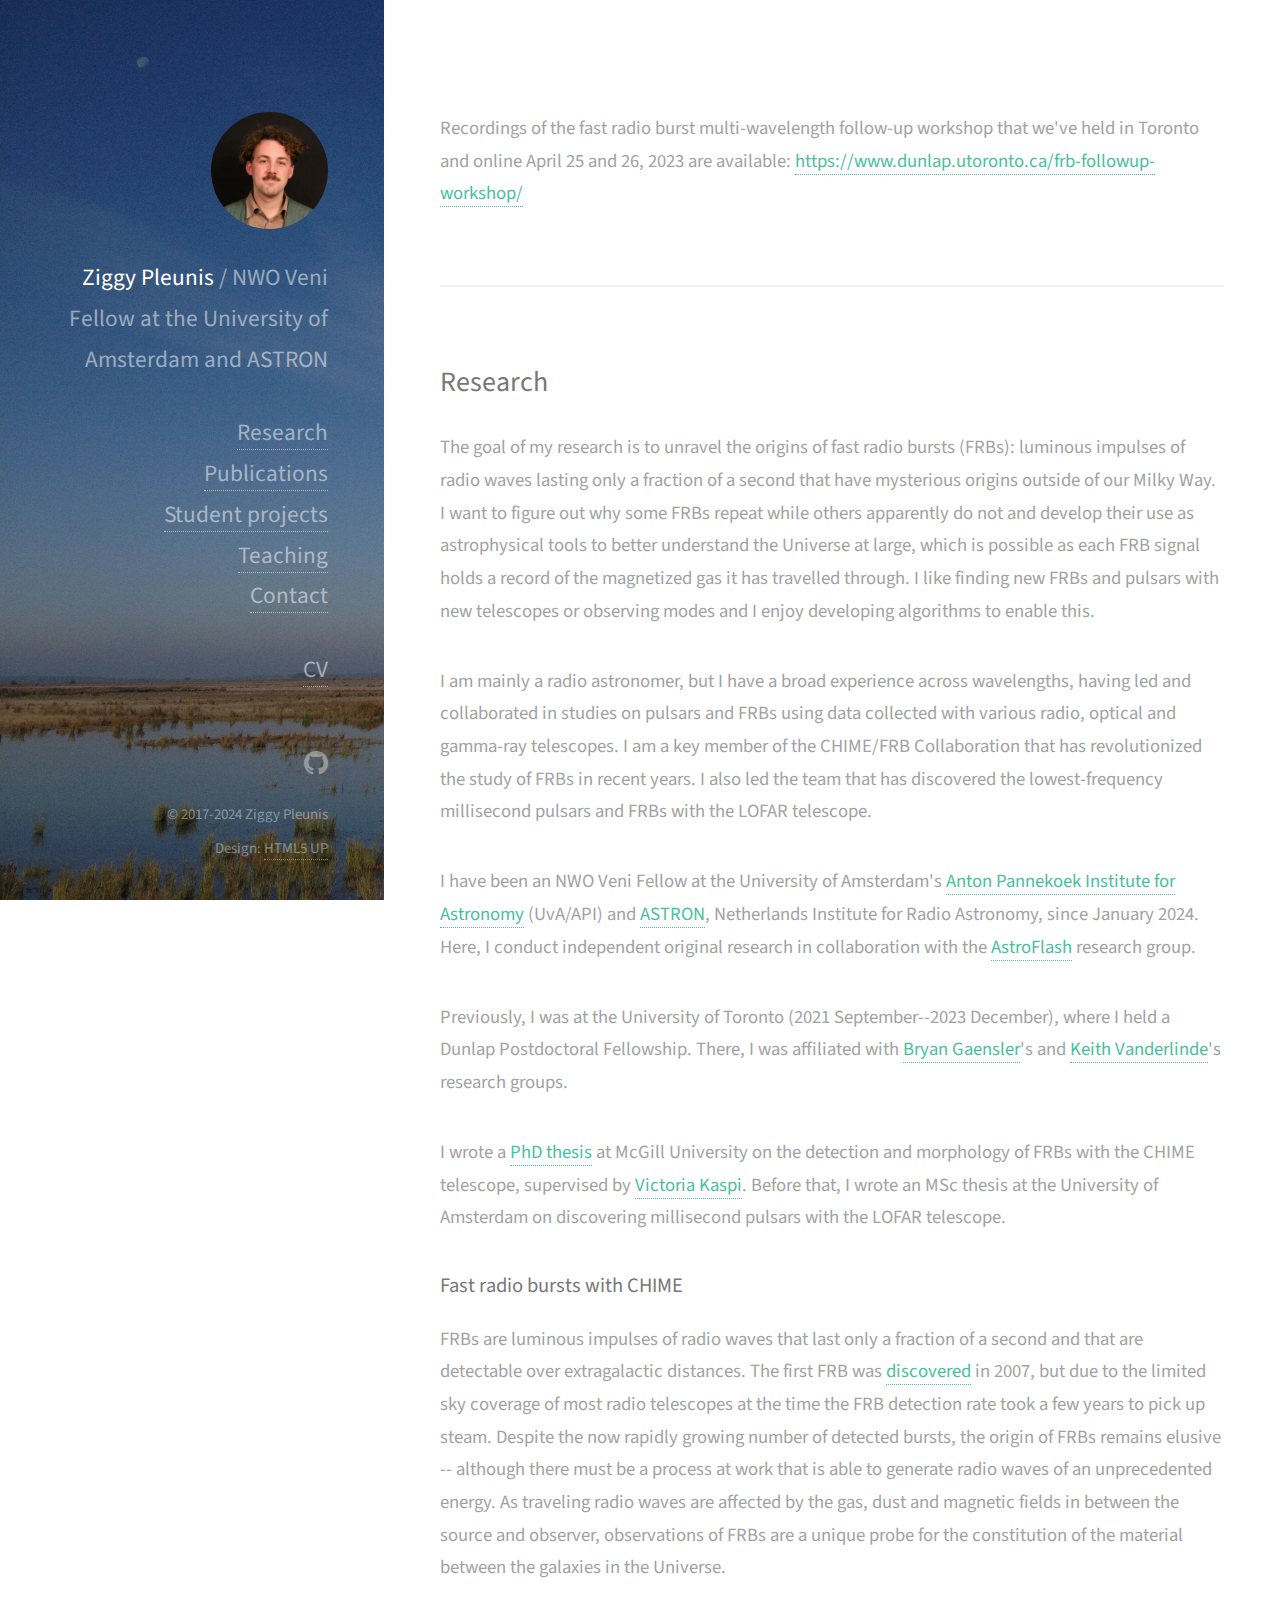
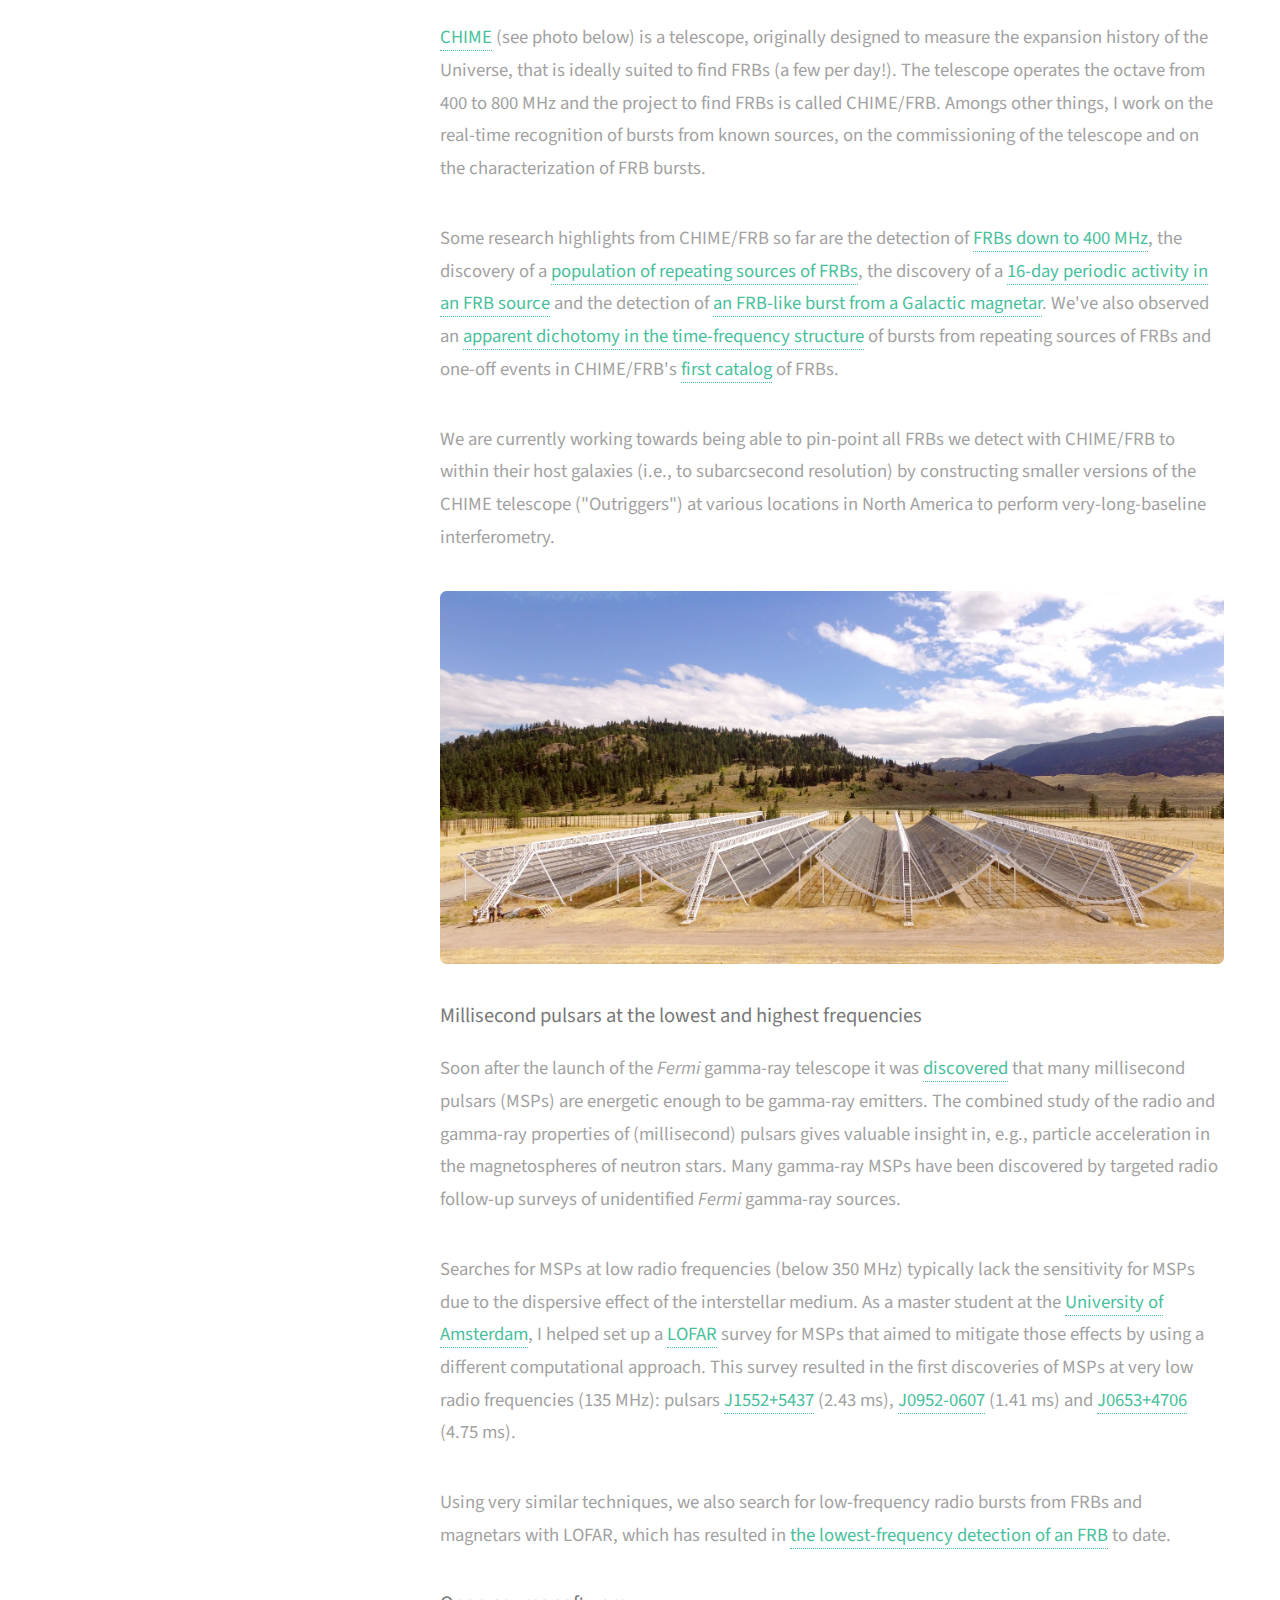
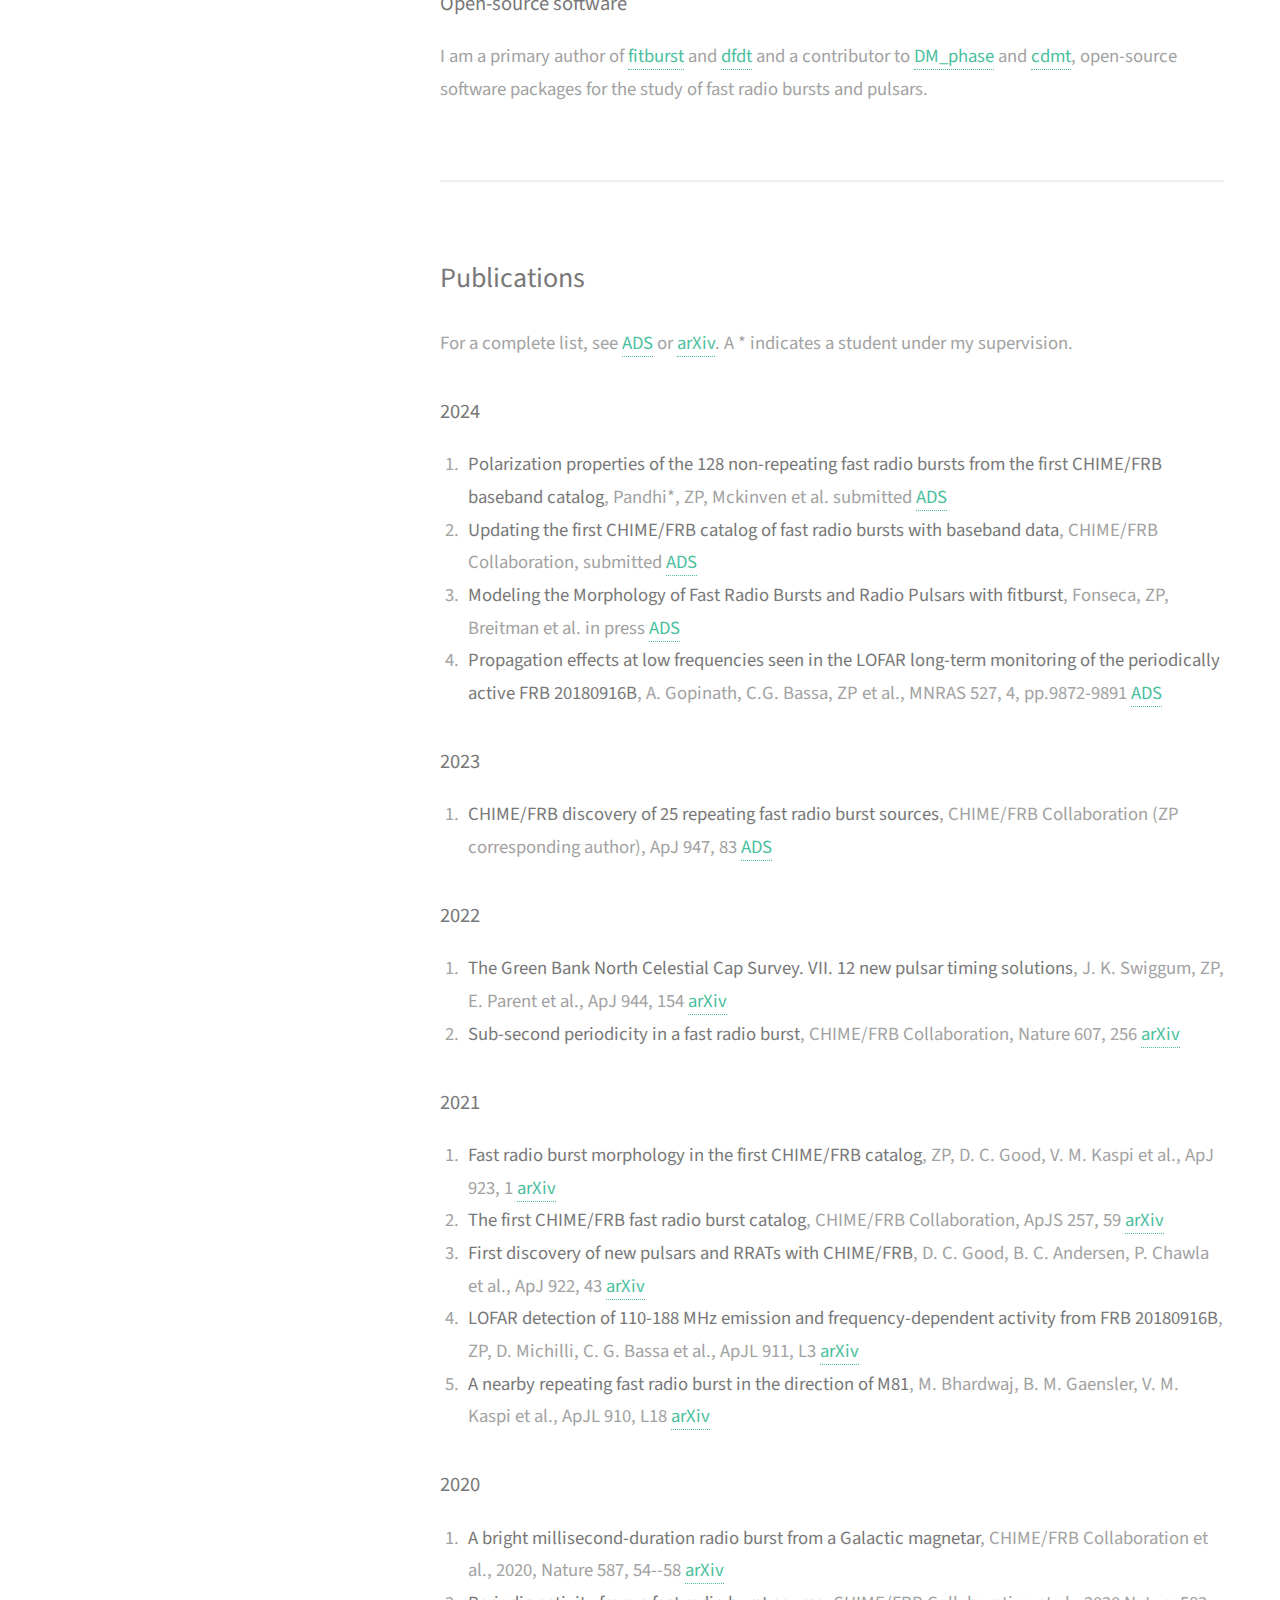
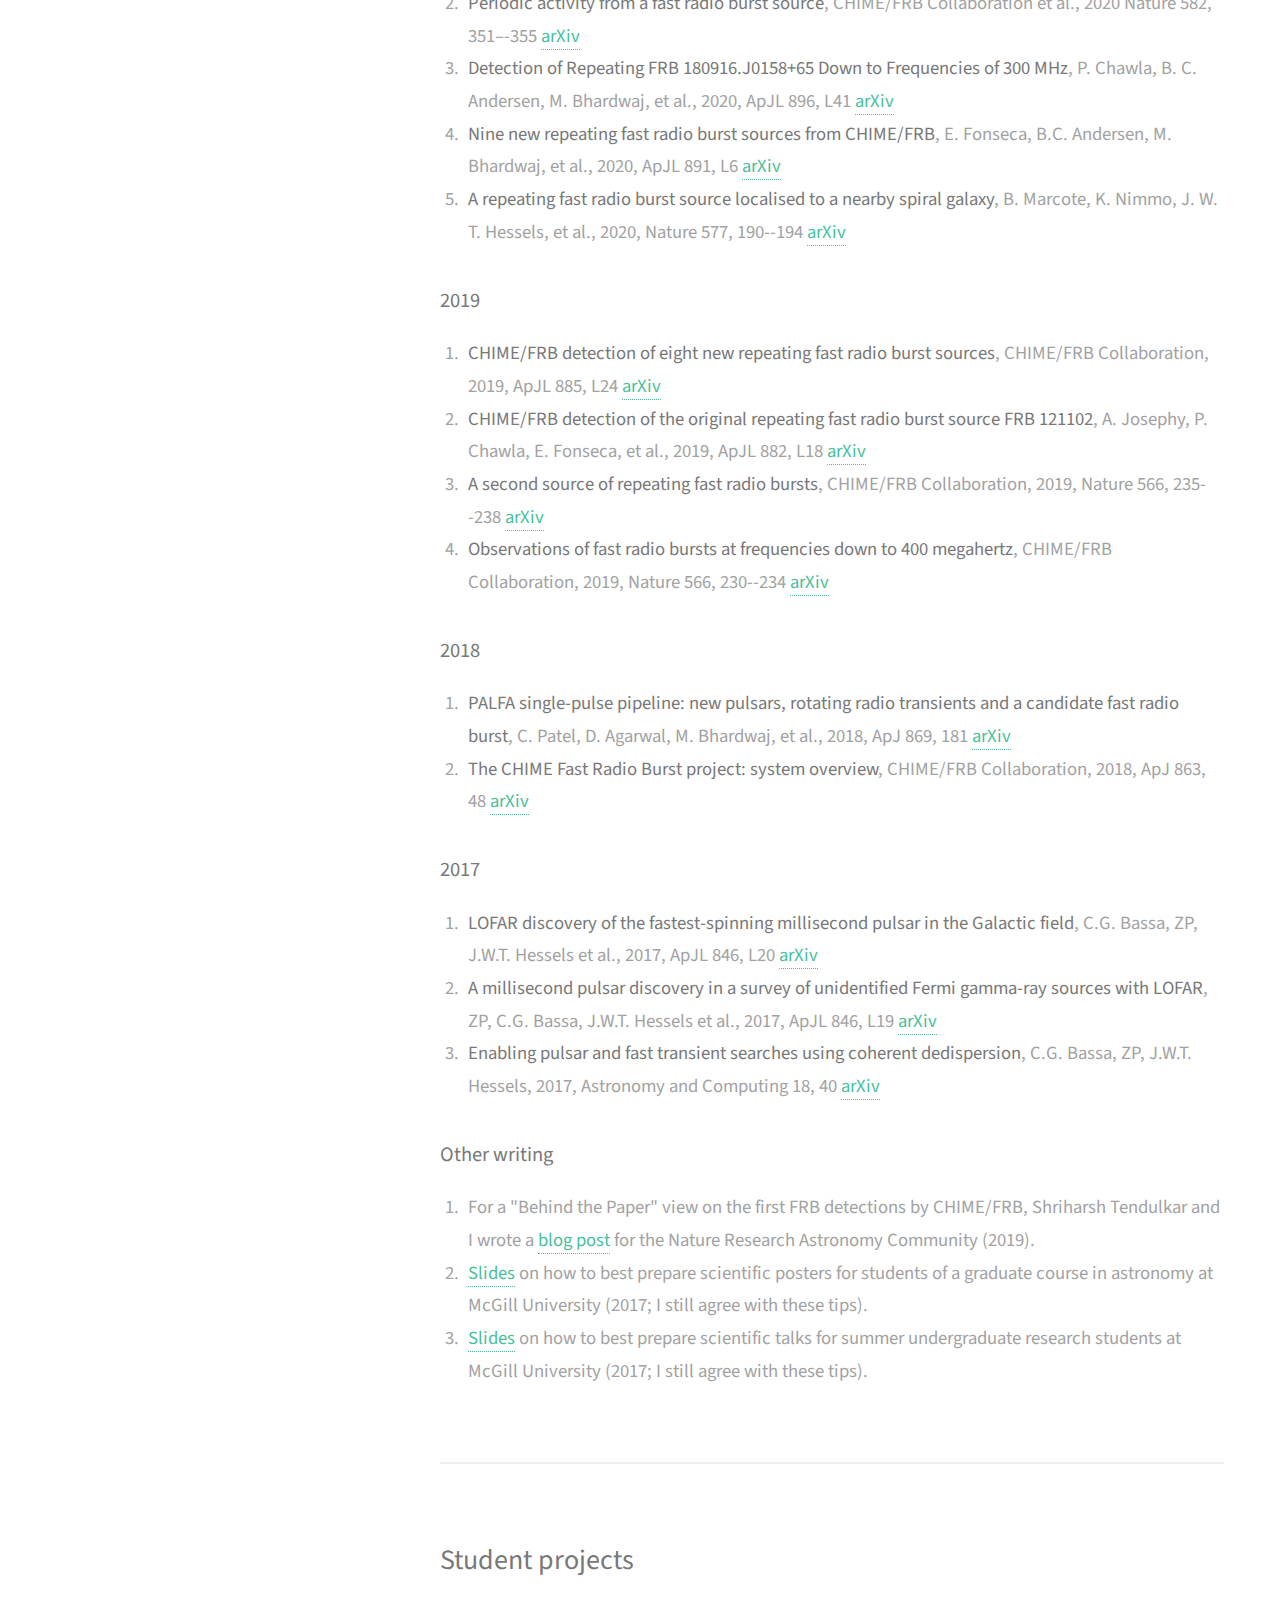
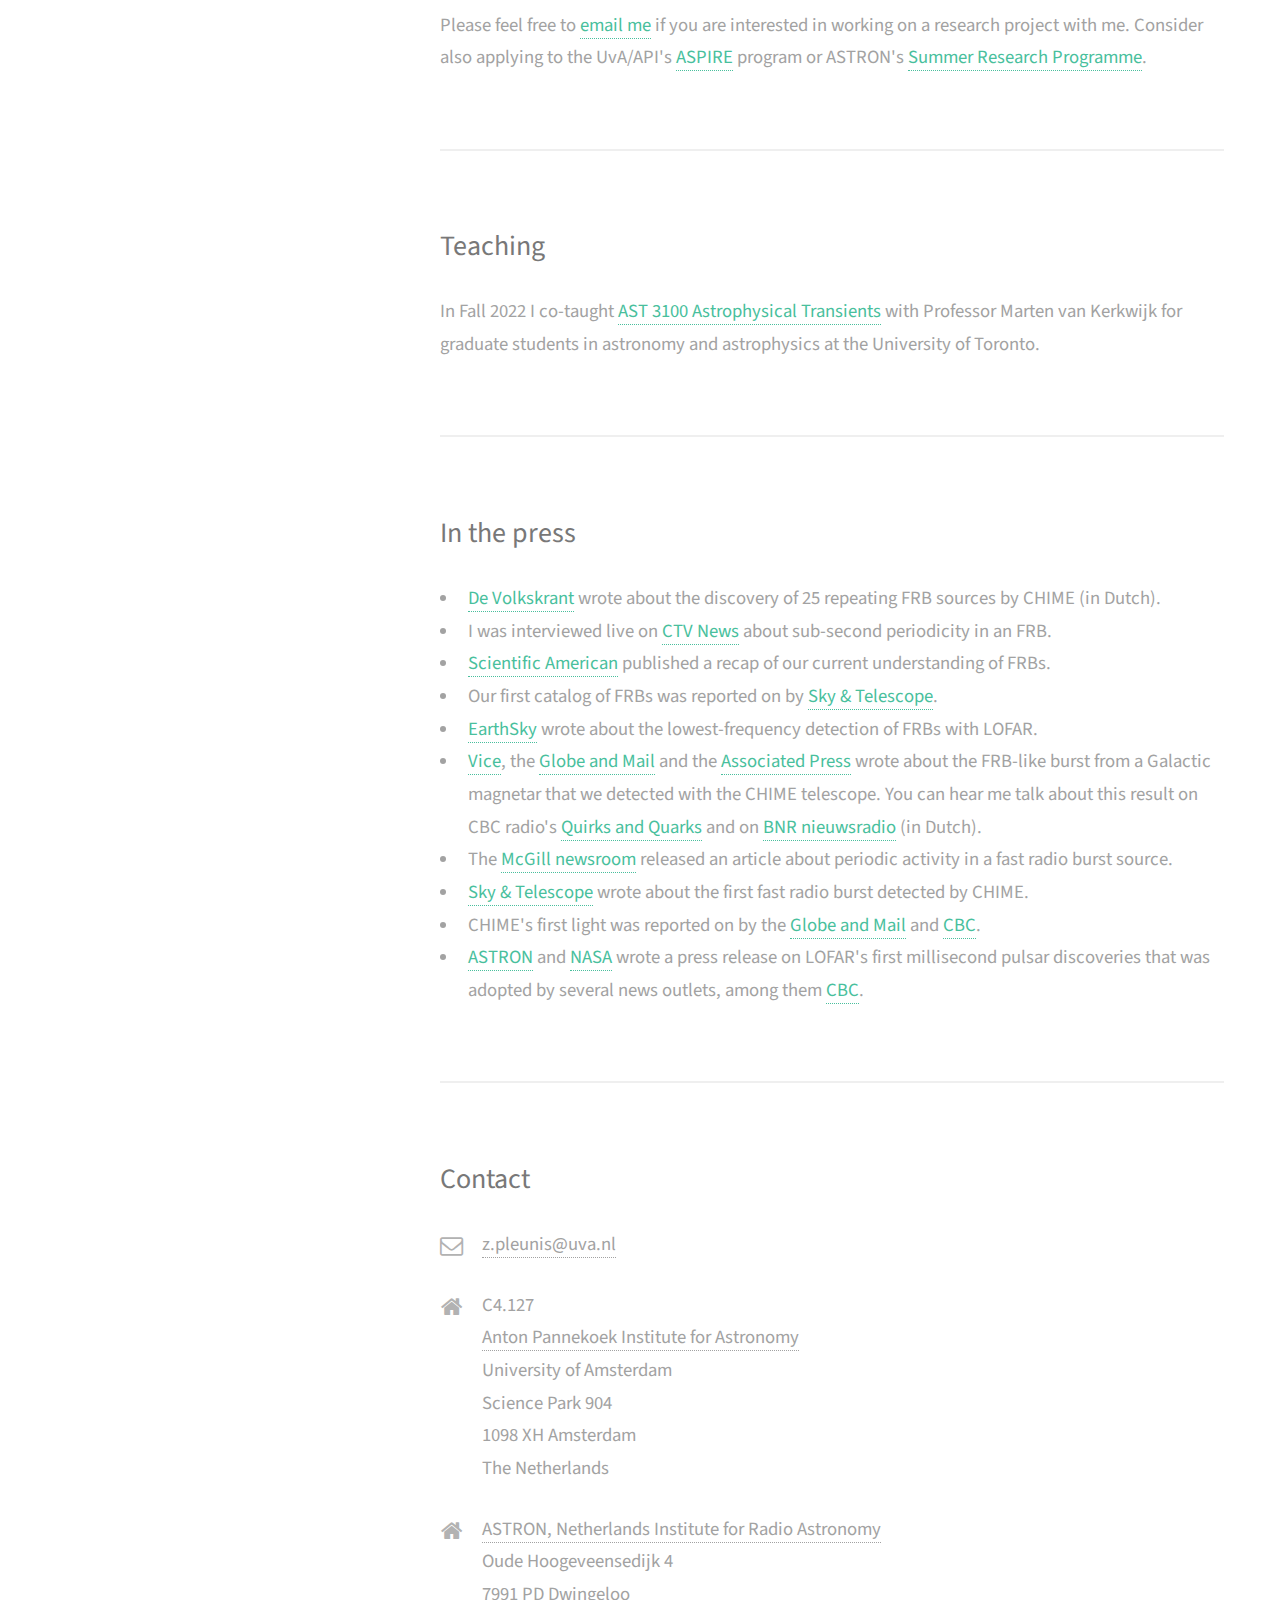
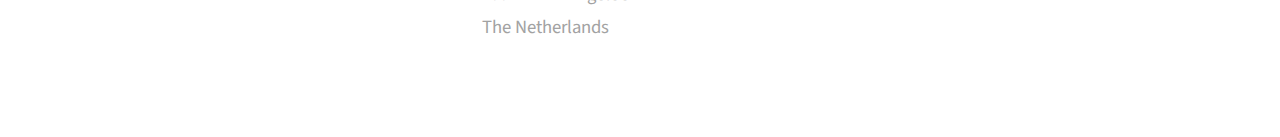
==== index.html @ 8d3e7654 "added some papers" ====
<!DOCTYPE HTML>
<!--
	Strata by HTML5 UP
	html5up.net | @ajlkn
	Free for personal and commercial use under the CCA 3.0 license (html5up.net/license)
-->
<html>
	<head>
		<title>Ziggy Pleunis</title>
		<meta charset="utf-8" />
		<meta name="viewport" content="width=device-width, initial-scale=1" />
		<!--[if lte IE 8]><script src="assets/js/ie/html5shiv.js"></script><![endif]-->
		<link rel="stylesheet" href="assets/css/main.css" />
        <link href="https://fonts.googleapis.com/css?family=Lusitana|Roboto+Mono" rel="stylesheet">
		<!--[if lte IE 8]><link rel="stylesheet" href="assets/css/ie8.css" /><![endif]-->
	</head>
	<body id="top">

			<header id="header">
				<div class="inner">
					<a href="index.html" class="image avatar"><img src="images/zp.png" alt="" /></a>
					<h1><strong>Ziggy Pleunis</strong> / NWO Veni Fellow at the University of Amsterdam and ASTRON</h1>

                    <br> 

                    <h1><a href="index.html#bio">Research</a></h1>
                    <h1><a href="index.html#publications">Publications</a></h1>
		    <h1><a href="index.html#students">Student projects</a></h1>
		    <h1><a href="index.html#teaching">Teaching</a></h1>
                    <h1><a href="index.html#contact">Contact</a></h1>

                    <br>

                    <h1><a href="files/cv_zpleunis_230917.pdf" target="_blank">CV</a></h1>
				</div>
			</header>

			<div id="main">

				<p>Recordings of the fast radio burst multi-wavelength follow-up workshop that we've held in Toronto and online April 25 and 26, 2023 are available: <a href="https://www.dunlap.utoronto.ca/frb-followup-workshop/" target="_blank">https://www.dunlap.utoronto.ca/frb-followup-workshop/</a><p/>

			<section id="bio">
                        <h2>Research</h2>
			<p>The goal of my research is to unravel the origins of fast radio bursts (FRBs): luminous impulses of radio waves lasting only a fraction of a second that have mysterious origins outside of our Milky Way. I want to figure out why some FRBs repeat while others apparently do not and develop their use as astrophysical tools to better understand the Universe at large, which is possible as each FRB signal holds a record of the magnetized gas it has travelled through. I like finding new FRBs and pulsars with new telescopes or observing modes and I enjoy developing algorithms to enable this.</p>
			<p>I am mainly a radio astronomer, but I have a broad experience across wavelengths, having led and collaborated in studies on pulsars and FRBs using data collected with various radio, optical and gamma-ray telescopes. I am a key member of the CHIME/FRB Collaboration that has revolutionized the study of FRBs in recent years. I also led the team that has discovered the lowest-frequency millisecond pulsars and FRBs with the LOFAR telescope.</p>
            <p>I have been an NWO Veni Fellow at the University of Amsterdam's <a href="https://api.uva.nl/" target="_blank">Anton Pannekoek Institute for Astronomy</a> (UvA/API) and <a href="https://www.astron.nl/" target="_blank">ASTRON</a>, Netherlands Institute for Radio Astronomy, since January 2024. Here, I conduct independent original research in collaboration with the <a href="https://astroflash-frb.github.io/" target="_blank">AstroFlash</a> research group.</p>
			<p>Previously, I was at the University of Toronto (2021 September--2023 December), where I held a Dunlap Postdoctoral Fellowship. There, I was affiliated with <a href="https://bryangaensler.net/team.shtml" target="_blank">Bryan Gaensler</a>'s and <a href="http://lwlab.dunlap.utoronto.ca/index.html">Keith Vanderlinde</a>'s research groups.</p>
            <p>I wrote a <a href="https://escholarship.mcgill.ca/concern/theses/f4752n54q" target="_blank">PhD thesis</a> at McGill University on the detection and morphology of FRBs with the CHIME telescope, supervised by <a href="https://www.physics.mcgill.ca/~vkaspi/" target="_blank">Victoria Kaspi</a>. Before that, I wrote an MSc thesis at the University of Amsterdam on discovering millisecond pulsars with the LOFAR telescope.</p>

                        <h4>Fast radio bursts with CHIME</h4>
                        <p>FRBs are luminous impulses of radio waves that last only a fraction of a second and that are detectable over extragalactic distances. The first FRB was <a href="http://adsabs.harvard.edu/abs/2007Sci...318..777L" target="_blank">discovered</a> in 2007, but due to the limited sky coverage of most radio telescopes at the time the FRB detection rate took a few years to pick up steam. Despite the now rapidly growing number of detected bursts, the origin of FRBs remains elusive -- although there must be a process at work that is able to generate radio waves of an unprecedented energy. As traveling radio waves are affected by the gas, dust and magnetic fields in between the source and observer, observations of FRBs are a unique probe for the constitution of the material between the galaxies in the Universe.</p>
                        <p><a href="https://chime-experiment.ca/" target="_blank">CHIME</a> (see photo below) is a telescope, originally designed to measure the expansion history of the Universe, that is ideally suited to find FRBs (a few per day!). The telescope operates the octave from 400 to 800 MHz and the project to find FRBs is called CHIME/FRB. Amongs other things, I work on the real-time recognition of bursts from known sources, on the commissioning of the telescope and on the characterization of FRB bursts. </p>
			<p>Some research highlights from CHIME/FRB so far are the detection of <a href="https://rdcu.be/bmHTO" target="_blank">FRBs down to 400 MHz</a>, the discovery of a <a href="https://www.chime-frb.ca/repeaters" target="_blank">population of repeating sources of FRBs</a>, the discovery of a <a href="https://arxiv.org/abs/2001.10275" target="_blank">16-day periodic activity in an FRB source</a> and the detection of <a href="https://arxiv.org/abs/2005.10324" target="_blank">an FRB-like burst from a Galactic magnetar</a>. We've also observed an <a href="https://arxiv.org/abs/2106.04356" target="_blank">apparent dichotomy in the time-frequency structure</a> of bursts from repeating sources of FRBs and one-off events in CHIME/FRB's <a href="https://arxiv.org/abs/2106.04352" target="_blank">first catalog</a> of FRBs.</p>
                        <p>We are currently working towards being able to pin-point all FRBs we detect with CHIME/FRB to within their host galaxies (i.e., to subarcsecond resolution) by constructing smaller versions of the CHIME telescope ("Outriggers") at various locations in North America to perform very-long-baseline interferometry.</p>
                        <img class="image fit" src="images/chime.jpg" alt="CHIME">
                        <h4>Millisecond pulsars at the lowest and highest frequencies</h4>
                        <p>Soon after the launch of the <i>Fermi</i> gamma-ray telescope it was <a href="http://adsabs.harvard.edu/abs/2009Sci...325..848A" target="_blank">discovered</a> that many millisecond pulsars (MSPs) are energetic enough to be gamma-ray emitters. The combined study of the radio and gamma-ray properties of (millisecond) pulsars gives valuable insight in, e.g., particle acceleration in the magnetospheres of neutron stars. Many gamma-ray MSPs have been discovered by targeted radio follow-up surveys of unidentified <i>Fermi</i> gamma-ray sources.</p>
                        <p>Searches for MSPs at low radio frequencies (below 350 MHz) typically lack the sensitivity for MSPs due to the dispersive effect of the interstellar medium. As a master student at the <a href="http://www.uva.nl/home" target="_blank">University of Amsterdam</a>, I helped set up a <a href="http://lofar.org" target="_blank">LOFAR</a> survey for MSPs that aimed to mitigate those effects by using a different computational approach. This survey resulted in the first discoveries of MSPs at very low radio frequencies (135 MHz): pulsars <a href="http://adsabs.harvard.edu/abs/2017ApJ...846L..19P" target="_blank">J1552+5437</a> (2.43 ms), <a href="http://adsabs.harvard.edu/abs/2017ApJ...846L..20B" target="_blank">J0952-0607</a> (1.41 ms) and <a href="http://adsabs.harvard.edu/abs/2018IAUS..337...33B" target="_blank">J0653+4706</a> (4.75 ms).</p>
                        <p>Using very similar techniques, we also search for low-frequency radio bursts from FRBs and magnetars with LOFAR, which has resulted in <a href="https://arxiv.org/abs/2012.08372" target="_blank">the lowest-frequency detection of an FRB</a> to date.</p>

                        <h4>Open-source software</h4>
                        <p>I am a primary author of <a href="https://github.com/CHIMEFRB/fitburst" target="_blank">fitburst</a> and <a href="https://github.com/zpleunis/dfdt" target="_blank">dfdt</a> and a contributor to <a href="https://github.com/danielemichilli/DM_phase" target="_blank">DM_phase</a> and <a href="https://github.com/cbassa/cdmt" target="_blank">cdmt</a>, open-source software packages for the study of fast radio bursts and pulsars.</p>
					</section>

					<section id="publications">
						<h2>Publications</h2>
                        <p>For a complete list, see <a href="http://adsabs.harvard.edu/cgi-bin/nph-abs_connect?return_req=no_params&author=Pleunis, Z." target="_blank">ADS</a> or <a href="https://arxiv.org/search/?query=Z+Pleunis&searchtype=author&abstracts=show&order=-announced_date_first&size=50" target="_blank">arXiv</a>. A * indicates a student under my supervision.</p>
            <h4>2024</h4>
            <ol>
                <li><strong>Polarization properties of the 128 non-repeating fast radio bursts from the first CHIME/FRB baseband catalog</strong>, Pandhi*, ZP, Mckinven et al. submitted <a href="https://ui.adsabs.harvard.edu/abs/2024arXiv240117378P/abstract" target="_blank">ADS</a>
                <li><strong>Updating the first CHIME/FRB catalog of fast radio bursts with baseband data</strong>, CHIME/FRB Collaboration, submitted <a href="https://ui.adsabs.harvard.edu/abs/2023arXiv231100111T/abstract" target="_blank">ADS</a>
                <li><strong>Modeling the Morphology of Fast Radio Bursts and Radio Pulsars with fitburst</strong>, Fonseca, ZP, Breitman et al. in press <a href="https://ui.adsabs.harvard.edu/abs/2023arXiv231105829F/abstract"target="_blank">ADS</a>
                <li><strong>Propagation effects at low frequencies seen in the LOFAR long-term monitoring of the periodically active FRB 20180916B</strong>, A. Gopinath, C.G. Bassa, ZP et al., MNRAS 527, 4, pp.9872-9891 <a href="https://ui.adsabs.harvard.edu/abs/2024MNRAS.527.9872G/abstract" target="_blank">ADS</a>
            </ol>
			<h4>2023</h4>
			<ol>
				<li><strong>CHIME/FRB discovery of 25 repeating fast radio burst sources</strong>, CHIME/FRB Collaboration (ZP corresponding author), ApJ 947, 83 <a href="https://ui.adsabs.harvard.edu/abs/2023ApJ...947...83C/abstract" target="_blank">ADS</a>
			</ol>
			<h4>2022</h4>
			<ol>
				<li><strong>The Green Bank North Celestial Cap Survey. VII. 12 new pulsar timing solutions</strong>, J. K. Swiggum, ZP, E. Parent et al., ApJ 944, 154 <a href="https://arxiv.org/abs/2212.03926" target="_blank">arXiv</a>
			    <li><strong>Sub-second periodicity in a fast radio burst</strong>, CHIME/FRB Collaboration, Nature 607, 256 <a href="https://arxiv.org/abs/2107.08463" target="_blank">arXiv</a>
			</ol>
                        <h4>2021</h4>
                        <ol>
                            <li><strong>Fast radio burst morphology in the first CHIME/FRB catalog</strong>, ZP, D. C. Good, V. M. Kaspi et al., ApJ 923, 1 <a href="https://arxiv.org/abs/2106.04356" target="_blank">arXiv</a>
                            <li><strong>The first CHIME/FRB fast radio burst catalog</strong>, CHIME/FRB Collaboration, ApJS 257, 59 <a href="https://arxiv.org/abs/2106.04352" target="_blank">arXiv</a>
                            <li><strong>First discovery of new pulsars and RRATs with CHIME/FRB</strong>, D. C. Good, B. C. Andersen, P. Chawla et al., ApJ 922, 43 <a href="https://arxiv.org/abs/2012.02320" target="_blank">arXiv</a>
                            <li><strong>LOFAR detection of 110-188 MHz emission and frequency-dependent activity from FRB 20180916B</strong>, ZP, D. Michilli, C. G. Bassa et al., ApJL 911, L3 <a href="https://arxiv.org/abs/2012.08372" target="_blank">arXiv</a>
                            <li><strong>A nearby repeating fast radio burst in the direction of M81</strong>, M. Bhardwaj, B. M. Gaensler, V. M. Kaspi et al., ApJL 910, L18 <a href="https://arxiv.org/abs/2103.01295" target="_blank">arXiv</a>
                        </ol>
                        <h4>2020</h4>
                        <ol>
                            <li><strong>A bright millisecond-duration radio burst from a Galactic magnetar</strong>, CHIME/FRB Collaboration et al., 2020, Nature 587, 54--58 <a href="https://arxiv.org/abs/2005.10324" target="_blank">arXiv</a>
                            <li><strong>Periodic activity from a fast radio burst source</strong>, CHIME/FRB Collaboration et al., 2020 Nature 582, 351–-355 <a href="https://arxiv.org/abs/2001.10275" target="_blank">arXiv</a>
                            <li><strong>Detection of Repeating FRB 180916.J0158+65 Down to Frequencies of 300 MHz</strong>, P. Chawla, B. C. Andersen, M. Bhardwaj, et al., 2020, ApJL 896, L41 <a href="https://arxiv.org/abs/2004.02862" target="_blank">arXiv</a>
                            <li><strong>Nine new repeating fast radio burst sources from CHIME/FRB</strong>, E. Fonseca, B.C. Andersen, M. Bhardwaj, et al., 2020, ApJL 891, L6 <a href="https://arxiv.org/abs/2001.03595" target="_blank">arXiv</a>
                            <li><strong>A repeating fast radio burst source localised to a nearby spiral galaxy</strong>, B. Marcote, K. Nimmo, J. W. T. Hessels, et al., 2020, Nature 577, 190--194 <a href="https://arxiv.org/abs/2001.02222" target="_blank">arXiv</a>
                        </ol>
                        <h4>2019</h4>
                        <ol>
                            <li><strong>CHIME/FRB detection of eight new repeating fast radio burst sources</strong>, CHIME/FRB Collaboration, 2019, ApJL 885, L24 <a href="https://arxiv.org/abs/1908.03507" target="_blank">arXiv</a>
                            <li><strong>CHIME/FRB detection of the original repeating fast radio burst source FRB 121102</strong>, A. Josephy, P. Chawla, E. Fonseca, et al., 2019, ApJL 882, L18 <a href="https://arxiv.org/abs/1906.11305" target="_blank">arXiv</a>
                            <li><strong>A second source of repeating fast radio bursts</strong>, CHIME/FRB Collaboration, 2019, Nature 566, 235--238 <a href="https://arxiv.org/abs/1901.04525" target="_blank">arXiv</a>
                            <li><strong>Observations of fast radio bursts at frequencies down to 400 megahertz</strong>, CHIME/FRB Collaboration, 2019, Nature 566, 230--234 <a href="https://arxiv.org/abs/1901.04524" target="_blank">arXiv</a>
                        </ol>
                        <h4>2018</h4>
                        <ol>
                            <li><strong>PALFA single-pulse pipeline: new pulsars, rotating radio transients and a candidate fast radio burst</strong>, C. Patel, D. Agarwal, M. Bhardwaj, et al., 2018, ApJ 869, 181 <a href="https://arxiv.org/abs/1808.03710" target="_blank">arXiv</a>
                            <li><strong>The CHIME Fast Radio Burst project: system overview</strong>, CHIME/FRB Collaboration, 2018, ApJ 863, 48 <a href="https://arxiv.org/abs/1803.11235" target="_blank">arXiv</a>
                        </ol>
                        <h4>2017</h4>
                        <ol>
                            <li><strong>LOFAR discovery of the fastest-spinning millisecond pulsar in the Galactic field</strong>, C.G. Bassa, ZP, J.W.T. Hessels et al., 2017, ApJL 846, L20 <a href="https://arxiv.org/abs/1709.01453" target="_blank">arXiv</a>
                            <li><strong>A millisecond pulsar discovery in a survey of unidentified Fermi gamma-ray sources with LOFAR</strong>, ZP, C.G. Bassa, J.W.T. Hessels et al., 2017, ApJL 846, L19 <a href="https://arxiv.org/abs/1709.01452" target="_blank">arXiv</a>
                            <li><strong>Enabling pulsar and fast transient searches using coherent dedispersion</strong>, C.G. Bassa, ZP, J.W.T. Hessels, 2017, Astronomy and Computing 18, 40 <a href="https://arxiv.org/abs/1607.00909" target="_blank">arXiv</a>
                        </ol>
			<h4>Other writing</h4>
			<ol>
				<li>For a "Behind the Paper" view on the first FRB detections by CHIME/FRB, Shriharsh Tendulkar and I wrote a <a href="https://astronomycommunity.nature.com/users/205191-shriharsh-tendulkar/posts/43923-precursors-to-new-waves-of-fast-radio-bursts" target="_blank">blog post</a> for the Nature Research Astronomy Community (2019).
				<li><a href="files/howto_scientific_posters_zpleunis_171108.pdf" target="_blank">Slides</a> on how to best prepare scientific posters for students of a graduate course in astronomy at McGill University (2017; I still agree with these tips).
					<li><a href="files/howto_scientific_talks_zpleunis_170602.pdf" target="_blank">Slides</a> on how to best prepare scientific talks for summer undergraduate research students at McGill University (2017; I still agree with these tips).
			</ol>
					</section>

					<section id="students">
						<h2>Student projects</h2>
						<p>Please feel free to <a href="mailto:z.pleunis@uva.nl" target="_blank">email me</a> if you are interested in working on a research project with me. Consider also applying to the UvA/API's <a href="https://aspire.science.uva.nl/index.html" target="_blank">ASPIRE</a> program or ASTRON's <a href="https://www.astron.nl/education/summer-research-programme/" target="_blank">Summer Research Programme</a>.</p>
					</section>

					<section id="teaching">
						<h2>Teaching</h2>
						<p>In Fall 2022 I co-taught <a href="transients.html">AST 3100 Astrophysical Transients</a> with Professor Marten van Kerkwijk for graduate students in astronomy and astrophysics at the University of Toronto.</p>
					</section>

                    <section id="press">
                        <h2>In the press</h2>
                        <ul>
				<li><a href="https://www.volkskrant.nl/wetenschap/wat-flitst-daar-zo-in-het-heelal-astronomen-komen-dichter-bij-het-antwoord~bb0441da/?utm_medium=social" target="_blank">De Volkskrant</a> wrote about the discovery of 25 repeating FRB sources by CHIME (in Dutch).</li>
				<li>I was interviewed live on <a href="https://www.ctvnews.ca/video?clipId=2484633" target="_blank">CTV News</a> about sub-second periodicity in an FRB.</li>
			<li><a href="https://www.scientificamerican.com/article/mysterious-fast-radio-bursts-are-finally-coming-into-focus/" target="_blank">Scientific American</a> published a recap of our current understanding of FRBs.</li>
                        <li>Our first catalog of FRBs was reported on by <a href="https://skyandtelescope.org/astronomy-news/number-of-mysterious-radio-flashes-quadruples/" target="_blank">Sky & Telescope</a>.</li>
                        <li><a href="https://earthsky.org/space/fast-radio-burst-waves-long-and-late" target="_blank">EarthSky</a> wrote about the lowest-frequency detection of FRBs with LOFAR.</li>
                        <li><a href="https://www.vice.com/en/article/bvxxa8/scientists-finally-observed-the-source-of-a-mysterious-signal-from-space" target="_blank">Vice</a>, the <a href="https://www.theglobeandmail.com/canada/article-canadian-astronomers-unlock-mystery-of-fast-radio-bursts/" target="_blank">Globe and Mail</a>  and the <a href="https://apnews.com/article/astronomy-9aa883306b24272e6fa44c501b5ade11" target="_blank">Associated Press</a> wrote about the FRB-like burst from a Galactic magnetar that we detected with the CHIME telescope. You can hear me talk about this result on CBC radio's <a href="https://www.cbc.ca/radio/quirks/nov-7-fast-radio-bursts-in-our-galaxy-monkeys-with-a-puberty-switch-and-more-1.5789388/a-blast-of-radio-waves-in-our-galaxy-gives-insight-into-mysterious-fast-radio-bursts-1.5789400" target="_blank">Quirks and Quarks</a> and on <a href="https://www.bnr.nl/podcast/wetenschap-vandaag/10425545/oorsprong-van-mysterieuze-radioflits-uit-de-melkweg-gevonden" target="_blank">BNR nieuwsradio</a> (in Dutch).</li>
                        <li>The <a href="https://www.mcgill.ca/newsroom/channels/news/discovery-fast-radio-burst-pulses-regular-intervals-322835" target="_blank">McGill newsroom</a> released an article about periodic activity in a fast radio burst source.</li>
                        <li><a href="https://www.skyandtelescope.com/astronomy-news/the-storm-begins-canadian-telescope-spots-first-radio-burst/" target="_blank">Sky & Telescope</a> wrote about the first fast radio burst detected by CHIME.
                        <li>CHIME's first light was reported on by the <a href="https://www.theglobeandmail.com/technology/science/chime-telescope-dark-energy/article36183652/" target="_blank">Globe and Mail</a> and <a href="https://www.cbc.ca/news/technology/chime-telescope-unveiled-1.4278807" target="_blank">CBC</a>.
                        <li><a href="http://www.astron.nl/lofar-radio-telescope-discovers-record-breaking-pulsar" target="_blank">ASTRON</a> and <a href="https://www.nasa.gov/feature/goddard/2017/extreme-telescopes-find-second-fastest-pulsar" target="_blank">NASA</a> wrote a press release on LOFAR's first millisecond pulsar discoveries that was adopted by several news outlets, among them <a href="http://www.cbc.ca/news/technology/fastest-pulsar-gaming-tech-1.4275599" target="_blank">CBC</a>.
                        </ul>
                    </section>

					<section id="contact">
						<h2>Contact</h2>
                        <ul class="labeled-icons">
                            <li>
                                <h3 class="icon fa-envelope-o"><span class="label">Email</span></h3>
				<a href="mailto:z.pleunis@uva.nl">z.pleunis@uva.nl</a>
                            </li>
                            <li>
                                <h3 class="icon fa-home"><span class="label">Office address</span></h3>
                                C4.127<br>
                                <a href="https://api.uva.nl" target="_blank">Anton Pannekoek Institute for Astronomy</a><br>
                                University of Amsterdam<br>
                                Science Park 904<br>
                                1098 XH Amsterdam<br>
                                The Netherlands
                            </li>
                            <li>
                                <h3 class="icon fa-home"><span class="label">Office address</span></h3> 
                                <a href="https://www.astron.nl/" target="_blank">ASTRON, Netherlands Institute for Radio Astronomy</a><br>
                                Oude Hoogeveensedijk 4<br>
                                7991 PD Dwingeloo<br>
                                The Netherlands
                            </li>
					</section>

			</div>

		<!-- Footer -->
			<footer id="footer">
				<div class="inner">
					<ul class="icons">
						<li><a href="https://github.com/zpleunis" class="icon fa-github" target="_blank"><span class="label">Github</span></a></li>
					</ul>
					<ul class="copyright">
						<li>&copy; 2017-2024 Ziggy Pleunis</li><li>Design: <a href="http://html5up.net" target="_blank">HTML5 UP</a></li>
					</ul>
				</div>
			</footer>

		<!-- Scripts -->
			<script src="assets/js/jquery.min.js"></script>
			<script src="assets/js/jquery.poptrox.min.js"></script>
			<script src="assets/js/skel.min.js"></script>
			<script src="assets/js/util.js"></script>
			<!--[if lte IE 8]><script src="assets/js/ie/respond.min.js"></script><![endif]-->
			<script src="assets/js/main.js"></script>

	</body>
</html>
---- assets/css/main.css ----
@import url("font-awesome.min.css");
@import url("https://fonts.googleapis.com/css?family=Source+Sans+Pro:400,400italic");

/*
	Strata by HTML5 UP
	html5up.net | @ajlkn
	Free for personal and commercial use under the CCA 3.0 license (html5up.net/license)
*/

/* Reset */

	html, body, div, span, applet, object, iframe, h1, h2, h3, h4, h5, h6, p, blockquote, pre, a, abbr, acronym, address, big, cite, code, del, dfn, em, img, ins, kbd, q, s, samp, small, strike, strong, sub, sup, tt, var, b, u, i, center, dl, dt, dd, ol, ul, li, fieldset, form, label, legend, table, caption, tbody, tfoot, thead, tr, th, td, article, aside, canvas, details, embed, figure, figcaption, footer, header, hgroup, menu, nav, output, ruby, section, summary, time, mark, audio, video {
		margin: 0;
		padding: 0;
		border: 0;
		font-size: 100%;
		font: inherit;
		vertical-align: baseline;
	}

	article, aside, details, figcaption, figure, footer, header, hgroup, menu, nav, section {
		display: block;
	}

	body {
		line-height: 1;
	}

	ol, ul {
		list-style: none;
	}

	blockquote, q {
		quotes: none;
	}

	blockquote:before, blockquote:after, q:before, q:after {
		content: '';
		content: none;
	}

	table {
		border-collapse: collapse;
		border-spacing: 0;
	}

	body {
		-webkit-text-size-adjust: none;
	}

/* Box Model */

	*, *:before, *:after {
		-moz-box-sizing: border-box;
		-webkit-box-sizing: border-box;
		box-sizing: border-box;
	}

/* Containers */

	.container {
		margin-left: auto;
		margin-right: auto;
	}

	.container.\31 25\25 {
		width: 100%;
		max-width: 1200px;
		min-width: 960px;
	}

	.container.\37 5\25 {
		width: 720px;
	}

	.container.\35 0\25 {
		width: 480px;
	}

	.container.\32 5\25 {
		width: 240px;
	}

	.container {
		width: 960px;
	}

	@media screen and (max-width: 1800px) {

		.container.\31 25\25 {
			width: 100%;
			max-width: 1200px;
			min-width: 960px;
		}

		.container.\37 5\25 {
			width: 720px;
		}

		.container.\35 0\25 {
			width: 480px;
		}

		.container.\32 5\25 {
			width: 240px;
		}

		.container {
			width: 960px;
		}

	}

	@media screen and (max-width: 1280px) {

		.container.\31 25\25 {
			width: 100%;
			max-width: 1200px;
			min-width: 960px;
		}

		.container.\37 5\25 {
			width: 720px;
		}

		.container.\35 0\25 {
			width: 480px;
		}

		.container.\32 5\25 {
			width: 240px;
		}

		.container {
			width: 960px;
		}

	}

	@media screen and (max-width: 980px) {

		.container.\31 25\25 {
			width: 100%;
			max-width: 1200px;
			min-width: 960px;
		}

		.container.\37 5\25 {
			width: 720px;
		}

		.container.\35 0\25 {
			width: 480px;
		}

		.container.\32 5\25 {
			width: 240px;
		}

		.container {
			width: 960px;
		}

	}

	@media screen and (max-width: 736px) {

		.container.\31 25\25 {
			width: 100%;
			max-width: 1200px;
			min-width: 960px;
		}

		.container.\37 5\25 {
			width: 720px;
		}

		.container.\35 0\25 {
			width: 480px;
		}

		.container.\32 5\25 {
			width: 240px;
		}

		.container {
			width: 960px;
		}

	}

	@media screen and (max-width: 480px) {

		.container.\31 25\25 {
			width: 100%;
			max-width: 1200px;
			min-width: 960px;
		}

		.container.\37 5\25 {
			width: 720px;
		}

		.container.\35 0\25 {
			width: 480px;
		}

		.container.\32 5\25 {
			width: 240px;
		}

		.container {
			width: 960px;
		}

	}

/* Grid */

	.row {
		border-bottom: solid 1px transparent;
		-moz-box-sizing: border-box;
		-webkit-box-sizing: border-box;
		box-sizing: border-box;
	}

	.row > * {
		float: left;
		-moz-box-sizing: border-box;
		-webkit-box-sizing: border-box;
		box-sizing: border-box;
	}

	.row:after, .row:before {
		content: '';
		display: block;
		clear: both;
		height: 0;
	}

	.row.uniform > * > :first-child {
		margin-top: 0;
	}

	.row.uniform > * > :last-child {
		margin-bottom: 0;
	}

	.row.\30 \25 > * {
		padding: 0 0 0 0em;
	}

	.row.\30 \25 {
		margin: 0 0 -1px 0em;
	}

	.row.uniform.\30 \25 > * {
		padding: 0em 0 0 0em;
	}

	.row.uniform.\30 \25 {
		margin: 0em 0 -1px 0em;
	}

	.row > * {
		padding: 0 0 0 2.5em;
	}

	.row {
		margin: 0 0 -1px -2.5em;
	}

	.row.uniform > * {
		padding: 2.5em 0 0 2.5em;
	}

	.row.uniform {
		margin: -2.5em 0 -1px -2.5em;
	}

	.row.\32 00\25 > * {
		padding: 0 0 0 5em;
	}

	.row.\32 00\25 {
		margin: 0 0 -1px -5em;
	}

	.row.uniform.\32 00\25 > * {
		padding: 5em 0 0 5em;
	}

	.row.uniform.\32 00\25 {
		margin: -5em 0 -1px -5em;
	}

	.row.\31 50\25 > * {
		padding: 0 0 0 3.75em;
	}

	.row.\31 50\25 {
		margin: 0 0 -1px -3.75em;
	}

	.row.uniform.\31 50\25 > * {
		padding: 3.75em 0 0 3.75em;
	}

	.row.uniform.\31 50\25 {
		margin: -3.75em 0 -1px -3.75em;
	}

	.row.\35 0\25 > * {
		padding: 0 0 0 1.25em;
	}

	.row.\35 0\25 {
		margin: 0 0 -1px -1.25em;
	}

	.row.uniform.\35 0\25 > * {
		padding: 1.25em 0 0 1.25em;
	}

	.row.uniform.\35 0\25 {
		margin: -1.25em 0 -1px -1.25em;
	}

	.row.\32 5\25 > * {
		padding: 0 0 0 0.625em;
	}

	.row.\32 5\25 {
		margin: 0 0 -1px -0.625em;
	}

	.row.uniform.\32 5\25 > * {
		padding: 0.625em 0 0 0.625em;
	}

	.row.uniform.\32 5\25 {
		margin: -0.625em 0 -1px -0.625em;
	}

	.\31 2u, .\31 2u\24 {
		width: 100%;
		clear: none;
		margin-left: 0;
	}

	.\31 1u, .\31 1u\24 {
		width: 91.6666666667%;
		clear: none;
		margin-left: 0;
	}

	.\31 0u, .\31 0u\24 {
		width: 83.3333333333%;
		clear: none;
		margin-left: 0;
	}

	.\39 u, .\39 u\24 {
		width: 75%;
		clear: none;
		margin-left: 0;
	}

	.\38 u, .\38 u\24 {
		width: 66.6666666667%;
		clear: none;
		margin-left: 0;
	}

	.\37 u, .\37 u\24 {
		width: 58.3333333333%;
		clear: none;
		margin-left: 0;
	}

	.\36 u, .\36 u\24 {
		width: 50%;
		clear: none;
		margin-left: 0;
	}

	.\35 u, .\35 u\24 {
		width: 41.6666666667%;
		clear: none;
		margin-left: 0;
	}

	.\34 u, .\34 u\24 {
		width: 33.3333333333%;
		clear: none;
		margin-left: 0;
	}

	.\33 u, .\33 u\24 {
		width: 25%;
		clear: none;
		margin-left: 0;
	}

	.\32 u, .\32 u\24 {
		width: 16.6666666667%;
		clear: none;
		margin-left: 0;
	}

	.\31 u, .\31 u\24 {
		width: 8.3333333333%;
		clear: none;
		margin-left: 0;
	}

	.\31 2u\24 + *,
	.\31 1u\24 + *,
	.\31 0u\24 + *,
	.\39 u\24 + *,
	.\38 u\24 + *,
	.\37 u\24 + *,
	.\36 u\24 + *,
	.\35 u\24 + *,
	.\34 u\24 + *,
	.\33 u\24 + *,
	.\32 u\24 + *,
	.\31 u\24 + * {
		clear: left;
	}

	.\-11u {
		margin-left: 91.66667%;
	}

	.\-10u {
		margin-left: 83.33333%;
	}

	.\-9u {
		margin-left: 75%;
	}

	.\-8u {
		margin-left: 66.66667%;
	}

	.\-7u {
		margin-left: 58.33333%;
	}

	.\-6u {
		margin-left: 50%;
	}

	.\-5u {
		margin-left: 41.66667%;
	}

	.\-4u {
		margin-left: 33.33333%;
	}

	.\-3u {
		margin-left: 25%;
	}

	.\-2u {
		margin-left: 16.66667%;
	}

	.\-1u {
		margin-left: 8.33333%;
	}

	@media screen and (max-width: 1800px) {

		.row > * {
			padding: 0 0 0 2.5em;
		}

		.row {
			margin: 0 0 -1px -2.5em;
		}

		.row.uniform > * {
			padding: 2.5em 0 0 2.5em;
		}

		.row.uniform {
			margin: -2.5em 0 -1px -2.5em;
		}

		.row.\32 00\25 > * {
			padding: 0 0 0 5em;
		}

		.row.\32 00\25 {
			margin: 0 0 -1px -5em;
		}

		.row.uniform.\32 00\25 > * {
			padding: 5em 0 0 5em;
		}

		.row.uniform.\32 00\25 {
			margin: -5em 0 -1px -5em;
		}

		.row.\31 50\25 > * {
			padding: 0 0 0 3.75em;
		}

		.row.\31 50\25 {
			margin: 0 0 -1px -3.75em;
		}

		.row.uniform.\31 50\25 > * {
			padding: 3.75em 0 0 3.75em;
		}

		.row.uniform.\31 50\25 {
			margin: -3.75em 0 -1px -3.75em;
		}

		.row.\35 0\25 > * {
			padding: 0 0 0 1.25em;
		}

		.row.\35 0\25 {
			margin: 0 0 -1px -1.25em;
		}

		.row.uniform.\35 0\25 > * {
			padding: 1.25em 0 0 1.25em;
		}

		.row.uniform.\35 0\25 {
			margin: -1.25em 0 -1px -1.25em;
		}

		.row.\32 5\25 > * {
			padding: 0 0 0 0.625em;
		}

		.row.\32 5\25 {
			margin: 0 0 -1px -0.625em;
		}

		.row.uniform.\32 5\25 > * {
			padding: 0.625em 0 0 0.625em;
		}

		.row.uniform.\32 5\25 {
			margin: -0.625em 0 -1px -0.625em;
		}

		.\31 2u\28xlarge\29, .\31 2u\24\28xlarge\29 {
			width: 100%;
			clear: none;
			margin-left: 0;
		}

		.\31 1u\28xlarge\29, .\31 1u\24\28xlarge\29 {
			width: 91.6666666667%;
			clear: none;
			margin-left: 0;
		}

		.\31 0u\28xlarge\29, .\31 0u\24\28xlarge\29 {
			width: 83.3333333333%;
			clear: none;
			margin-left: 0;
		}

		.\39 u\28xlarge\29, .\39 u\24\28xlarge\29 {
			width: 75%;
			clear: none;
			margin-left: 0;
		}

		.\38 u\28xlarge\29, .\38 u\24\28xlarge\29 {
			width: 66.6666666667%;
			clear: none;
			margin-left: 0;
		}

		.\37 u\28xlarge\29, .\37 u\24\28xlarge\29 {
			width: 58.3333333333%;
			clear: none;
			margin-left: 0;
		}

		.\36 u\28xlarge\29, .\36 u\24\28xlarge\29 {
			width: 50%;
			clear: none;
			margin-left: 0;
		}

		.\35 u\28xlarge\29, .\35 u\24\28xlarge\29 {
			width: 41.6666666667%;
			clear: none;
			margin-left: 0;
		}

		.\34 u\28xlarge\29, .\34 u\24\28xlarge\29 {
			width: 33.3333333333%;
			clear: none;
			margin-left: 0;
		}

		.\33 u\28xlarge\29, .\33 u\24\28xlarge\29 {
			width: 25%;
			clear: none;
			margin-left: 0;
		}

		.\32 u\28xlarge\29, .\32 u\24\28xlarge\29 {
			width: 16.6666666667%;
			clear: none;
			margin-left: 0;
		}

		.\31 u\28xlarge\29, .\31 u\24\28xlarge\29 {
			width: 8.3333333333%;
			clear: none;
			margin-left: 0;
		}

		.\31 2u\24\28xlarge\29 + *,
		.\31 1u\24\28xlarge\29 + *,
		.\31 0u\24\28xlarge\29 + *,
		.\39 u\24\28xlarge\29 + *,
		.\38 u\24\28xlarge\29 + *,
		.\37 u\24\28xlarge\29 + *,
		.\36 u\24\28xlarge\29 + *,
		.\35 u\24\28xlarge\29 + *,
		.\34 u\24\28xlarge\29 + *,
		.\33 u\24\28xlarge\29 + *,
		.\32 u\24\28xlarge\29 + *,
		.\31 u\24\28xlarge\29 + * {
			clear: left;
		}

		.\-11u\28xlarge\29 {
			margin-left: 91.66667%;
		}

		.\-10u\28xlarge\29 {
			margin-left: 83.33333%;
		}

		.\-9u\28xlarge\29 {
			margin-left: 75%;
		}

		.\-8u\28xlarge\29 {
			margin-left: 66.66667%;
		}

		.\-7u\28xlarge\29 {
			margin-left: 58.33333%;
		}

		.\-6u\28xlarge\29 {
			margin-left: 50%;
		}

		.\-5u\28xlarge\29 {
			margin-left: 41.66667%;
		}

		.\-4u\28xlarge\29 {
			margin-left: 33.33333%;
		}

		.\-3u\28xlarge\29 {
			margin-left: 25%;
		}

		.\-2u\28xlarge\29 {
			margin-left: 16.66667%;
		}

		.\-1u\28xlarge\29 {
			margin-left: 8.33333%;
		}

	}

	@media screen and (max-width: 1280px) {

		.row > * {
			padding: 0 0 0 2em;
		}

		.row {
			margin: 0 0 -1px -2em;
		}

		.row.uniform > * {
			padding: 2em 0 0 2em;
		}

		.row.uniform {
			margin: -2em 0 -1px -2em;
		}

		.row.\32 00\25 > * {
			padding: 0 0 0 4em;
		}

		.row.\32 00\25 {
			margin: 0 0 -1px -4em;
		}

		.row.uniform.\32 00\25 > * {
			padding: 4em 0 0 4em;
		}

		.row.uniform.\32 00\25 {
			margin: -4em 0 -1px -4em;
		}

		.row.\31 50\25 > * {
			padding: 0 0 0 3em;
		}

		.row.\31 50\25 {
			margin: 0 0 -1px -3em;
		}

		.row.uniform.\31 50\25 > * {
			padding: 3em 0 0 3em;
		}

		.row.uniform.\31 50\25 {
			margin: -3em 0 -1px -3em;
		}

		.row.\35 0\25 > * {
			padding: 0 0 0 1em;
		}

		.row.\35 0\25 {
			margin: 0 0 -1px -1em;
		}

		.row.uniform.\35 0\25 > * {
			padding: 1em 0 0 1em;
		}

		.row.uniform.\35 0\25 {
			margin: -1em 0 -1px -1em;
		}

		.row.\32 5\25 > * {
			padding: 0 0 0 0.5em;
		}

		.row.\32 5\25 {
			margin: 0 0 -1px -0.5em;
		}

		.row.uniform.\32 5\25 > * {
			padding: 0.5em 0 0 0.5em;
		}

		.row.uniform.\32 5\25 {
			margin: -0.5em 0 -1px -0.5em;
		}

		.\31 2u\28large\29, .\31 2u\24\28large\29 {
			width: 100%;
			clear: none;
			margin-left: 0;
		}

		.\31 1u\28large\29, .\31 1u\24\28large\29 {
			width: 91.6666666667%;
			clear: none;
			margin-left: 0;
		}

		.\31 0u\28large\29, .\31 0u\24\28large\29 {
			width: 83.3333333333%;
			clear: none;
			margin-left: 0;
		}

		.\39 u\28large\29, .\39 u\24\28large\29 {
			width: 75%;
			clear: none;
			margin-left: 0;
		}

		.\38 u\28large\29, .\38 u\24\28large\29 {
			width: 66.6666666667%;
			clear: none;
			margin-left: 0;
		}

		.\37 u\28large\29, .\37 u\24\28large\29 {
			width: 58.3333333333%;
			clear: none;
			margin-left: 0;
		}

		.\36 u\28large\29, .\36 u\24\28large\29 {
			width: 50%;
			clear: none;
			margin-left: 0;
		}

		.\35 u\28large\29, .\35 u\24\28large\29 {
			width: 41.6666666667%;
			clear: none;
			margin-left: 0;
		}

		.\34 u\28large\29, .\34 u\24\28large\29 {
			width: 33.3333333333%;
			clear: none;
			margin-left: 0;
		}

		.\33 u\28large\29, .\33 u\24\28large\29 {
			width: 25%;
			clear: none;
			margin-left: 0;
		}

		.\32 u\28large\29, .\32 u\24\28large\29 {
			width: 16.6666666667%;
			clear: none;
			margin-left: 0;
		}

		.\31 u\28large\29, .\31 u\24\28large\29 {
			width: 8.3333333333%;
			clear: none;
			margin-left: 0;
		}

		.\31 2u\24\28large\29 + *,
		.\31 1u\24\28large\29 + *,
		.\31 0u\24\28large\29 + *,
		.\39 u\24\28large\29 + *,
		.\38 u\24\28large\29 + *,
		.\37 u\24\28large\29 + *,
		.\36 u\24\28large\29 + *,
		.\35 u\24\28large\29 + *,
		.\34 u\24\28large\29 + *,
		.\33 u\24\28large\29 + *,
		.\32 u\24\28large\29 + *,
		.\31 u\24\28large\29 + * {
			clear: left;
		}

		.\-11u\28large\29 {
			margin-left: 91.66667%;
		}

		.\-10u\28large\29 {
			margin-left: 83.33333%;
		}

		.\-9u\28large\29 {
			margin-left: 75%;
		}

		.\-8u\28large\29 {
			margin-left: 66.66667%;
		}

		.\-7u\28large\29 {
			margin-left: 58.33333%;
		}

		.\-6u\28large\29 {
			margin-left: 50%;
		}

		.\-5u\28large\29 {
			margin-left: 41.66667%;
		}

		.\-4u\28large\29 {
			margin-left: 33.33333%;
		}

		.\-3u\28large\29 {
			margin-left: 25%;
		}

		.\-2u\28large\29 {
			margin-left: 16.66667%;
		}

		.\-1u\28large\29 {
			margin-left: 8.33333%;
		}

	}

	@media screen and (max-width: 980px) {

		.row > * {
			padding: 0 0 0 2em;
		}

		.row {
			margin: 0 0 -1px -2em;
		}

		.row.uniform > * {
			padding: 2em 0 0 2em;
		}

		.row.uniform {
			margin: -2em 0 -1px -2em;
		}

		.row.\32 00\25 > * {
			padding: 0 0 0 4em;
		}

		.row.\32 00\25 {
			margin: 0 0 -1px -4em;
		}

		.row.uniform.\32 00\25 > * {
			padding: 4em 0 0 4em;
		}

		.row.uniform.\32 00\25 {
			margin: -4em 0 -1px -4em;
		}

		.row.\31 50\25 > * {
			padding: 0 0 0 3em;
		}

		.row.\31 50\25 {
			margin: 0 0 -1px -3em;
		}

		.row.uniform.\31 50\25 > * {
			padding: 3em 0 0 3em;
		}

		.row.uniform.\31 50\25 {
			margin: -3em 0 -1px -3em;
		}

		.row.\35 0\25 > * {
			padding: 0 0 0 1em;
		}

		.row.\35 0\25 {
			margin: 0 0 -1px -1em;
		}

		.row.uniform.\35 0\25 > * {
			padding: 1em 0 0 1em;
		}

		.row.uniform.\35 0\25 {
			margin: -1em 0 -1px -1em;
		}

		.row.\32 5\25 > * {
			padding: 0 0 0 0.5em;
		}

		.row.\32 5\25 {
			margin: 0 0 -1px -0.5em;
		}

		.row.uniform.\32 5\25 > * {
			padding: 0.5em 0 0 0.5em;
		}

		.row.uniform.\32 5\25 {
			margin: -0.5em 0 -1px -0.5em;
		}

		.\31 2u\28medium\29, .\31 2u\24\28medium\29 {
			width: 100%;
			clear: none;
			margin-left: 0;
		}

		.\31 1u\28medium\29, .\31 1u\24\28medium\29 {
			width: 91.6666666667%;
			clear: none;
			margin-left: 0;
		}

		.\31 0u\28medium\29, .\31 0u\24\28medium\29 {
			width: 83.3333333333%;
			clear: none;
			margin-left: 0;
		}

		.\39 u\28medium\29, .\39 u\24\28medium\29 {
			width: 75%;
			clear: none;
			margin-left: 0;
		}

		.\38 u\28medium\29, .\38 u\24\28medium\29 {
			width: 66.6666666667%;
			clear: none;
			margin-left: 0;
		}

		.\37 u\28medium\29, .\37 u\24\28medium\29 {
			width: 58.3333333333%;
			clear: none;
			margin-left: 0;
		}

		.\36 u\28medium\29, .\36 u\24\28medium\29 {
			width: 50%;
			clear: none;
			margin-left: 0;
		}

		.\35 u\28medium\29, .\35 u\24\28medium\29 {
			width: 41.6666666667%;
			clear: none;
			margin-left: 0;
		}

		.\34 u\28medium\29, .\34 u\24\28medium\29 {
			width: 33.3333333333%;
			clear: none;
			margin-left: 0;
		}

		.\33 u\28medium\29, .\33 u\24\28medium\29 {
			width: 25%;
			clear: none;
			margin-left: 0;
		}

		.\32 u\28medium\29, .\32 u\24\28medium\29 {
			width: 16.6666666667%;
			clear: none;
			margin-left: 0;
		}

		.\31 u\28medium\29, .\31 u\24\28medium\29 {
			width: 8.3333333333%;
			clear: none;
			margin-left: 0;
		}

		.\31 2u\24\28medium\29 + *,
		.\31 1u\24\28medium\29 + *,
		.\31 0u\24\28medium\29 + *,
		.\39 u\24\28medium\29 + *,
		.\38 u\24\28medium\29 + *,
		.\37 u\24\28medium\29 + *,
		.\36 u\24\28medium\29 + *,
		.\35 u\24\28medium\29 + *,
		.\34 u\24\28medium\29 + *,
		.\33 u\24\28medium\29 + *,
		.\32 u\24\28medium\29 + *,
		.\31 u\24\28medium\29 + * {
			clear: left;
		}

		.\-11u\28medium\29 {
			margin-left: 91.66667%;
		}

		.\-10u\28medium\29 {
			margin-left: 83.33333%;
		}

		.\-9u\28medium\29 {
			margin-left: 75%;
		}

		.\-8u\28medium\29 {
			margin-left: 66.66667%;
		}

		.\-7u\28medium\29 {
			margin-left: 58.33333%;
		}

		.\-6u\28medium\29 {
			margin-left: 50%;
		}

		.\-5u\28medium\29 {
			margin-left: 41.66667%;
		}

		.\-4u\28medium\29 {
			margin-left: 33.33333%;
		}

		.\-3u\28medium\29 {
			margin-left: 25%;
		}

		.\-2u\28medium\29 {
			margin-left: 16.66667%;
		}

		.\-1u\28medium\29 {
			margin-left: 8.33333%;
		}

	}

	@media screen and (max-width: 736px) {

		.row > * {
			padding: 0 0 0 1.5em;
		}

		.row {
			margin: 0 0 -1px -1.5em;
		}

		.row.uniform > * {
			padding: 1.5em 0 0 1.5em;
		}

		.row.uniform {
			margin: -1.5em 0 -1px -1.5em;
		}

		.row.\32 00\25 > * {
			padding: 0 0 0 3em;
		}

		.row.\32 00\25 {
			margin: 0 0 -1px -3em;
		}

		.row.uniform.\32 00\25 > * {
			padding: 3em 0 0 3em;
		}

		.row.uniform.\32 00\25 {
			margin: -3em 0 -1px -3em;
		}

		.row.\31 50\25 > * {
			padding: 0 0 0 2.25em;
		}

		.row.\31 50\25 {
			margin: 0 0 -1px -2.25em;
		}

		.row.uniform.\31 50\25 > * {
			padding: 2.25em 0 0 2.25em;
		}

		.row.uniform.\31 50\25 {
			margin: -2.25em 0 -1px -2.25em;
		}

		.row.\35 0\25 > * {
			padding: 0 0 0 0.75em;
		}

		.row.\35 0\25 {
			margin: 0 0 -1px -0.75em;
		}

		.row.uniform.\35 0\25 > * {
			padding: 0.75em 0 0 0.75em;
		}

		.row.uniform.\35 0\25 {
			margin: -0.75em 0 -1px -0.75em;
		}

		.row.\32 5\25 > * {
			padding: 0 0 0 0.375em;
		}

		.row.\32 5\25 {
			margin: 0 0 -1px -0.375em;
		}

		.row.uniform.\32 5\25 > * {
			padding: 0.375em 0 0 0.375em;
		}

		.row.uniform.\32 5\25 {
			margin: -0.375em 0 -1px -0.375em;
		}

		.\31 2u\28small\29, .\31 2u\24\28small\29 {
			width: 100%;
			clear: none;
			margin-left: 0;
		}

		.\31 1u\28small\29, .\31 1u\24\28small\29 {
			width: 91.6666666667%;
			clear: none;
			margin-left: 0;
		}

		.\31 0u\28small\29, .\31 0u\24\28small\29 {
			width: 83.3333333333%;
			clear: none;
			margin-left: 0;
		}

		.\39 u\28small\29, .\39 u\24\28small\29 {
			width: 75%;
			clear: none;
			margin-left: 0;
		}

		.\38 u\28small\29, .\38 u\24\28small\29 {
			width: 66.6666666667%;
			clear: none;
			margin-left: 0;
		}

		.\37 u\28small\29, .\37 u\24\28small\29 {
			width: 58.3333333333%;
			clear: none;
			margin-left: 0;
		}

		.\36 u\28small\29, .\36 u\24\28small\29 {
			width: 50%;
			clear: none;
			margin-left: 0;
		}

		.\35 u\28small\29, .\35 u\24\28small\29 {
			width: 41.6666666667%;
			clear: none;
			margin-left: 0;
		}

		.\34 u\28small\29, .\34 u\24\28small\29 {
			width: 33.3333333333%;
			clear: none;
			margin-left: 0;
		}

		.\33 u\28small\29, .\33 u\24\28small\29 {
			width: 25%;
			clear: none;
			margin-left: 0;
		}

		.\32 u\28small\29, .\32 u\24\28small\29 {
			width: 16.6666666667%;
			clear: none;
			margin-left: 0;
		}

		.\31 u\28small\29, .\31 u\24\28small\29 {
			width: 8.3333333333%;
			clear: none;
			margin-left: 0;
		}

		.\31 2u\24\28small\29 + *,
		.\31 1u\24\28small\29 + *,
		.\31 0u\24\28small\29 + *,
		.\39 u\24\28small\29 + *,
		.\38 u\24\28small\29 + *,
		.\37 u\24\28small\29 + *,
		.\36 u\24\28small\29 + *,
		.\35 u\24\28small\29 + *,
		.\34 u\24\28small\29 + *,
		.\33 u\24\28small\29 + *,
		.\32 u\24\28small\29 + *,
		.\31 u\24\28small\29 + * {
			clear: left;
		}

		.\-11u\28small\29 {
			margin-left: 91.66667%;
		}

		.\-10u\28small\29 {
			margin-left: 83.33333%;
		}

		.\-9u\28small\29 {
			margin-left: 75%;
		}

		.\-8u\28small\29 {
			margin-left: 66.66667%;
		}

		.\-7u\28small\29 {
			margin-left: 58.33333%;
		}

		.\-6u\28small\29 {
			margin-left: 50%;
		}

		.\-5u\28small\29 {
			margin-left: 41.66667%;
		}

		.\-4u\28small\29 {
			margin-left: 33.33333%;
		}

		.\-3u\28small\29 {
			margin-left: 25%;
		}

		.\-2u\28small\29 {
			margin-left: 16.66667%;
		}

		.\-1u\28small\29 {
			margin-left: 8.33333%;
		}

	}

	@media screen and (max-width: 480px) {

		.row > * {
			padding: 0 0 0 1.5em;
		}

		.row {
			margin: 0 0 -1px -1.5em;
		}

		.row.uniform > * {
			padding: 1.5em 0 0 1.5em;
		}

		.row.uniform {
			margin: -1.5em 0 -1px -1.5em;
		}

		.row.\32 00\25 > * {
			padding: 0 0 0 3em;
		}

		.row.\32 00\25 {
			margin: 0 0 -1px -3em;
		}

		.row.uniform.\32 00\25 > * {
			padding: 3em 0 0 3em;
		}

		.row.uniform.\32 00\25 {
			margin: -3em 0 -1px -3em;
		}

		.row.\31 50\25 > * {
			padding: 0 0 0 2.25em;
		}

		.row.\31 50\25 {
			margin: 0 0 -1px -2.25em;
		}

		.row.uniform.\31 50\25 > * {
			padding: 2.25em 0 0 2.25em;
		}

		.row.uniform.\31 50\25 {
			margin: -2.25em 0 -1px -2.25em;
		}

		.row.\35 0\25 > * {
			padding: 0 0 0 0.75em;
		}

		.row.\35 0\25 {
			margin: 0 0 -1px -0.75em;
		}

		.row.uniform.\35 0\25 > * {
			padding: 0.75em 0 0 0.75em;
		}

		.row.uniform.\35 0\25 {
			margin: -0.75em 0 -1px -0.75em;
		}

		.row.\32 5\25 > * {
			padding: 0 0 0 0.375em;
		}

		.row.\32 5\25 {
			margin: 0 0 -1px -0.375em;
		}

		.row.uniform.\32 5\25 > * {
			padding: 0.375em 0 0 0.375em;
		}

		.row.uniform.\32 5\25 {
			margin: -0.375em 0 -1px -0.375em;
		}

		.\31 2u\28xsmall\29, .\31 2u\24\28xsmall\29 {
			width: 100%;
			clear: none;
			margin-left: 0;
		}

		.\31 1u\28xsmall\29, .\31 1u\24\28xsmall\29 {
			width: 91.6666666667%;
			clear: none;
			margin-left: 0;
		}

		.\31 0u\28xsmall\29, .\31 0u\24\28xsmall\29 {
			width: 83.3333333333%;
			clear: none;
			margin-left: 0;
		}

		.\39 u\28xsmall\29, .\39 u\24\28xsmall\29 {
			width: 75%;
			clear: none;
			margin-left: 0;
		}

		.\38 u\28xsmall\29, .\38 u\24\28xsmall\29 {
			width: 66.6666666667%;
			clear: none;
			margin-left: 0;
		}

		.\37 u\28xsmall\29, .\37 u\24\28xsmall\29 {
			width: 58.3333333333%;
			clear: none;
			margin-left: 0;
		}

		.\36 u\28xsmall\29, .\36 u\24\28xsmall\29 {
			width: 50%;
			clear: none;
			margin-left: 0;
		}

		.\35 u\28xsmall\29, .\35 u\24\28xsmall\29 {
			width: 41.6666666667%;
			clear: none;
			margin-left: 0;
		}

		.\34 u\28xsmall\29, .\34 u\24\28xsmall\29 {
			width: 33.3333333333%;
			clear: none;
			margin-left: 0;
		}

		.\33 u\28xsmall\29, .\33 u\24\28xsmall\29 {
			width: 25%;
			clear: none;
			margin-left: 0;
		}

		.\32 u\28xsmall\29, .\32 u\24\28xsmall\29 {
			width: 16.6666666667%;
			clear: none;
			margin-left: 0;
		}

		.\31 u\28xsmall\29, .\31 u\24\28xsmall\29 {
			width: 8.3333333333%;
			clear: none;
			margin-left: 0;
		}

		.\31 2u\24\28xsmall\29 + *,
		.\31 1u\24\28xsmall\29 + *,
		.\31 0u\24\28xsmall\29 + *,
		.\39 u\24\28xsmall\29 + *,
		.\38 u\24\28xsmall\29 + *,
		.\37 u\24\28xsmall\29 + *,
		.\36 u\24\28xsmall\29 + *,
		.\35 u\24\28xsmall\29 + *,
		.\34 u\24\28xsmall\29 + *,
		.\33 u\24\28xsmall\29 + *,
		.\32 u\24\28xsmall\29 + *,
		.\31 u\24\28xsmall\29 + * {
			clear: left;
		}

		.\-11u\28xsmall\29 {
			margin-left: 91.66667%;
		}

		.\-10u\28xsmall\29 {
			margin-left: 83.33333%;
		}

		.\-9u\28xsmall\29 {
			margin-left: 75%;
		}

		.\-8u\28xsmall\29 {
			margin-left: 66.66667%;
		}

		.\-7u\28xsmall\29 {
			margin-left: 58.33333%;
		}

		.\-6u\28xsmall\29 {
			margin-left: 50%;
		}

		.\-5u\28xsmall\29 {
			margin-left: 41.66667%;
		}

		.\-4u\28xsmall\29 {
			margin-left: 33.33333%;
		}

		.\-3u\28xsmall\29 {
			margin-left: 25%;
		}

		.\-2u\28xsmall\29 {
			margin-left: 16.66667%;
		}

		.\-1u\28xsmall\29 {
			margin-left: 8.33333%;
		}

	}

/* Basic */

	body {
		background: #fff;
	}

		body.is-loading *, body.is-loading *:before, body.is-loading *:after {
			-moz-animation: none !important;
			-webkit-animation: none !important;
			-ms-animation: none !important;
			animation: none !important;
			-moz-transition: none !important;
			-webkit-transition: none !important;
			-ms-transition: none !important;
			transition: none !important;
		}

	body, input, select, textarea {
		color: #a2a2a2;
        font-family: "Source Sans Pro", Helvetica, sans-serif;
		font-size: 14pt;
		font-weight: 400;
		line-height: 1.75em;
	}

	a {
		-moz-transition: color 0.2s ease-in-out, border-color 0.2s ease-in-out;
		-webkit-transition: color 0.2s ease-in-out, border-color 0.2s ease-in-out;
		-ms-transition: color 0.2s ease-in-out, border-color 0.2s ease-in-out;
		transition: color 0.2s ease-in-out, border-color 0.2s ease-in-out;
		border-bottom: dotted 1px;
		color: #49bf9d;
		text-decoration: none;
	}

		a:hover {
			border-bottom-color: transparent;
			color: #49bf9d !important;
			text-decoration: none;
		}

	strong, b {
		color: #787878;
		font-weight: 400;
	}

	em, i {
		font-style: italic;
	}

	p {
		margin: 0 0 2em 0;
	}

	h1, h2, h3, h4, h5, h6 {
        color: #787878;
		font-weight: 400;
		line-height: 1em;
		margin: 0 0 1em 0;
	}

		h1 a, h2 a, h3 a, h4 a, h5 a, h6 a {
			color: inherit;
			text-decoration: none;
		}

	h1 {
		font-size: 2em;
		line-height: 1.5em;
	}

	h2 {
		font-size: 1.5em;
		line-height: 1.5em;
	}

	h3 {
		font-size: 1.25em;
		line-height: 1.5em;
	}

	h4 {
		font-size: 1.1em;
		line-height: 1.5em;
	}

	h5 {
		font-size: 0.9em;
		line-height: 1.5em;
	}

	h6 {
		font-size: 0.7em;
		line-height: 1.5em;
	}

	sub {
		font-size: 0.8em;
		position: relative;
		top: 0.5em;
	}

	sup {
		font-size: 0.8em;
		position: relative;
		top: -0.5em;
	}

	hr {
		border: 0;
		border-bottom: solid 2px #efefef;
		margin: 2em 0;
	}

		hr.major {
			margin: 3em 0;
		}

	blockquote {
		border-left: solid 6px #efefef;
		font-style: italic;
		margin: 0 0 2em 0;
		padding: 0.5em 0 0.5em 1.5em;
	}

	code {
		background: #f7f7f7;
		border-radius: 0.35em;
		border: solid 2px #efefef;
        font-family: "Courier New", monospace;
		font-size: 0.9em;
		margin: 0 0.25em;
		padding: 0.25em 0.65em;
	}

	pre {
		-webkit-overflow-scrolling: touch;
        font-family: "Courier New", monospace;
		font-size: 0.9em;
		margin: 0 0 2em 0;
	}

		pre code {
			display: block;
			line-height: 1.75em;
			padding: 1em 1.5em;
			overflow-x: auto;
		}

	.align-left {
		text-align: left;
	}

	.align-center {
		text-align: center;
	}

	.align-right {
		text-align: right;
	}

/* Section/Article */

	section.special, article.special {
		text-align: center;
	}

	header p {
		color: #b2b2b2;
		position: relative;
		margin: 0 0 1.5em 0;
	}

	header h2 + p {
		font-size: 1.25em;
		margin-top: -1em;
		line-height: 1.5em;
	}

	header h3 + p {
		font-size: 1.1em;
		margin-top: -0.8em;
		line-height: 1.5em;
	}

	header h4 + p,
	header h5 + p,
	header h6 + p {
		font-size: 0.9em;
		margin-top: -0.6em;
		line-height: 1.5em;
	}

	header.major h2 {
		font-size: 2em;
	}

/* Form */

	form {
		margin: 0 0 2em 0;
	}

	label {
		color: #787878;
		display: block;
		font-size: 0.9em;
		font-weight: 400;
		margin: 0 0 1em 0;
	}

	input[type="text"],
	input[type="password"],
	input[type="email"],
	select,
	textarea {
		-moz-appearance: none;
		-webkit-appearance: none;
		-ms-appearance: none;
		appearance: none;
		background: #f7f7f7;
		border-radius: 0.35em;
		border: solid 2px transparent;
		color: inherit;
		display: block;
		outline: 0;
		padding: 0 0.75em;
		text-decoration: none;
		width: 100%;
	}

		input[type="text"]:invalid,
		input[type="password"]:invalid,
		input[type="email"]:invalid,
		select:invalid,
		textarea:invalid {
			box-shadow: none;
		}

		input[type="text"]:focus,
		input[type="password"]:focus,
		input[type="email"]:focus,
		select:focus,
		textarea:focus {
			border-color: #49bf9d;
		}

	.select-wrapper {
		text-decoration: none;
		display: block;
		position: relative;
	}

		.select-wrapper:before {
			-moz-osx-font-smoothing: grayscale;
			-webkit-font-smoothing: antialiased;
			font-family: FontAwesome;
			font-style: normal;
			font-weight: normal;
			text-transform: none !important;
		}

		.select-wrapper:before {
			color: #dfdfdf;
			content: '\f078';
			display: block;
			height: 2.75em;
			line-height: 2.75em;
			pointer-events: none;
			position: absolute;
			right: 0;
			text-align: center;
			top: 0;
			width: 2.75em;
		}

		.select-wrapper select::-ms-expand {
			display: none;
		}

	input[type="text"],
	input[type="password"],
	input[type="email"],
	select {
		height: 2.75em;
	}

	textarea {
		padding: 0.75em;
	}

	input[type="checkbox"],
	input[type="radio"] {
		-moz-appearance: none;
		-webkit-appearance: none;
		-ms-appearance: none;
		appearance: none;
		display: block;
		float: left;
		margin-right: -2em;
		opacity: 0;
		width: 1em;
		z-index: -1;
	}

		input[type="checkbox"] + label,
		input[type="radio"] + label {
			text-decoration: none;
			color: #a2a2a2;
			cursor: pointer;
			display: inline-block;
			font-size: 1em;
			font-weight: 400;
			padding-left: 2.4em;
			padding-right: 0.75em;
			position: relative;
		}

			input[type="checkbox"] + label:before,
			input[type="radio"] + label:before {
				-moz-osx-font-smoothing: grayscale;
				-webkit-font-smoothing: antialiased;
				font-family: FontAwesome;
				font-style: normal;
				font-weight: normal;
				text-transform: none !important;
			}

			input[type="checkbox"] + label:before,
			input[type="radio"] + label:before {
				background: #f7f7f7;
				border-radius: 0.35em;
				border: solid 2px transparent;
				content: '';
				display: inline-block;
				height: 1.65em;
				left: 0;
				line-height: 1.58125em;
				position: absolute;
				text-align: center;
				top: 0;
				width: 1.65em;
			}

		input[type="checkbox"]:checked + label:before,
		input[type="radio"]:checked + label:before {
			background: #787878;
			border-color: #787878;
			color: #fff;
			content: '\f00c';
		}

		input[type="checkbox"]:focus + label:before,
		input[type="radio"]:focus + label:before {
			border-color: #49bf9d;
		}

	input[type="checkbox"] + label:before {
		border-radius: 0.35em;
	}

	input[type="radio"] + label:before {
		border-radius: 100%;
	}

	::-webkit-input-placeholder {
		color: #b2b2b2 !important;
		opacity: 1.0;
	}

	:-moz-placeholder {
		color: #b2b2b2 !important;
		opacity: 1.0;
	}

	::-moz-placeholder {
		color: #b2b2b2 !important;
		opacity: 1.0;
	}

	:-ms-input-placeholder {
		color: #b2b2b2 !important;
		opacity: 1.0;
	}

	.formerize-placeholder {
		color: #b2b2b2 !important;
		opacity: 1.0;
	}

/* Box */

	.box {
		border-radius: 0.35em;
		border: solid 2px #efefef;
		margin-bottom: 2em;
		padding: 1.5em;
	}

		.box > :last-child,
		.box > :last-child > :last-child,
		.box > :last-child > :last-child > :last-child {
			margin-bottom: 0;
		}

		.box.alt {
			border: 0;
			border-radius: 0;
			padding: 0;
		}

/* Icon */

	.icon {
		text-decoration: none;
		border-bottom: none;
		position: relative;
	}

		.icon:before {
			-moz-osx-font-smoothing: grayscale;
			-webkit-font-smoothing: antialiased;
			font-family: FontAwesome;
			font-style: normal;
			font-weight: normal;
			text-transform: none !important;
		}

		.icon > .label {
			display: none;
		}

/* Image */

	.image {
		border-radius: 0.35em;
		border: 0;
		display: inline-block;
		position: relative;
	}

		.image:before {
			-moz-transition: opacity 0.2s ease-in-out;
			-webkit-transition: opacity 0.2s ease-in-out;
			-ms-transition: opacity 0.2s ease-in-out;
			transition: opacity 0.2s ease-in-out;
			background: url("images/overlay.png");
			border-radius: 0.35em;
			content: '';
			display: block;
			height: 100%;
			left: 0;
			opacity: 0.5;
			position: absolute;
			top: 0;
			width: 100%;
		}

		.image.thumb {
			text-align: center;
		}

			.image.thumb:after {
				-moz-transition: opacity 0.2s ease-in-out;
				-webkit-transition: opacity 0.2s ease-in-out;
				-ms-transition: opacity 0.2s ease-in-out;
				transition: opacity 0.2s ease-in-out;
				border-radius: 0.35em;
				border: solid 3px rgba(255, 255, 255, 0.5);
				color: #fff;
				content: 'View';
				display: inline-block;
				font-size: 0.8em;
				font-weight: 400;
				left: 50%;
				line-height: 2.25em;
				margin: -1.25em 0 0 -3em;
				opacity: 0;
				padding: 0 1.5em;
				position: absolute;
				text-align: center;
				text-decoration: none;
				top: 50%;
				white-space: nowrap;
			}

			.image.thumb:hover:after {
				opacity: 1.0;
			}

			.image.thumb:hover:before {
				background: url("images/overlay.png"), url("images/overlay.png");
				opacity: 1.0;
			}

		.image img {
			border-radius: 0.35em;
			display: block;
		}

		.image.left {
			float: left;
			margin: 0 1.5em 1em 0;
			top: 0.25em;
		}

		.image.right {
			float: right;
			margin: 0 0 1em 1.5em;
			top: 0.25em;
		}

		.image.left, .image.right {
			max-width: 40%;
		}

			.image.left img, .image.right img {
				width: 100%;
			}

		.image.fit {
			display: block;
			margin: 0 0 2em 0;
			width: 100%;
		}

			.image.fit img {
				width: 100%;
			}

		.image.avatar {
			border-radius: 100%;
		}

			.image.avatar:before {
				display: none;
			}

			.image.avatar img {
				border-radius: 100%;
				width: 100%;
			}

/* List */

	ol {
		list-style: decimal;
		margin: 0 0 2em 0;
		padding-left: 1.25em;
	}

		ol li {
			padding-left: 0.25em;
		}

	ul {
        list-style: disc;
		margin: 0 0 2em 0;
		padding-left: 1em;
	}

		ul li {
			padding-left: 0.5em;
		}

		ul.alt {
			list-style: none;
			padding-left: 0;
		}

			ul.alt li {
				border-top: solid 2px #efefef;
				padding: 0.5em 0;
			}

				ul.alt li:first-child {
					border-top: 0;
					padding-top: 0;
				}

		ul.icons {
			cursor: default;
			list-style: none;
			padding-left: 0;
		}

			ul.icons li {
				display: inline-block;
				padding: 0 1em 0 0;
			}

				ul.icons li:last-child {
					padding-right: 0;
				}

				ul.icons li .icon:before {
					font-size: 1.5em;
				}

		ul.actions {
			cursor: default;
			list-style: none;
			padding-left: 0;
		}

			ul.actions li {
				display: inline-block;
				padding: 0 1em 0 0;
				vertical-align: middle;
			}

				ul.actions li:last-child {
					padding-right: 0;
				}

			ul.actions.small li {
				padding: 0 0.5em 0 0;
			}

			ul.actions.vertical li {
				display: block;
				padding: 1em 0 0 0;
			}

				ul.actions.vertical li:first-child {
					padding-top: 0;
				}

				ul.actions.vertical li > * {
					margin-bottom: 0;
				}

			ul.actions.vertical.small li {
				padding: 0.5em 0 0 0;
			}

				ul.actions.vertical.small li:first-child {
					padding-top: 0;
				}

			ul.actions.fit {
				display: table;
				margin-left: -1em;
				padding: 0;
				table-layout: fixed;
				width: calc(100% + 1em);
			}

				ul.actions.fit li {
					display: table-cell;
					padding: 0 0 0 1em;
				}

					ul.actions.fit li > * {
						margin-bottom: 0;
					}

				ul.actions.fit.small {
					margin-left: -0.5em;
					width: calc(100% + 0.5em);
				}

					ul.actions.fit.small li {
						padding: 0 0 0 0.5em;
					}

		ul.labeled-icons {
			list-style: none;
			padding: 0;
		}

			ul.labeled-icons li {
				line-height: 1.75em;
				margin: 1.5em 0 0 0;
				padding-left: 2.25em;
				position: relative;
			}

				ul.labeled-icons li:first-child {
					margin-top: 0;
				}

				ul.labeled-icons li a {
					color: inherit;
				}

				ul.labeled-icons li h3 {
					color: #b2b2b2;
					left: 0;
					position: absolute;
					text-align: center;
					top: 0;
					width: 1em;
				}

	dl {
		margin: 0 0 2em 0;
	}

/* Table */

	.table-wrapper {
		-webkit-overflow-scrolling: touch;
		overflow-x: auto;
	}

	table {
		margin: 0 0 2em 0;
		width: 100%;
	}

		table tbody tr {
			border: solid 1px #efefef;
			border-left: 0;
			border-right: 0;
		}

			table tbody tr:nth-child(2n + 1) {
				background-color: #f7f7f7;
			}

		table td {
			padding: 0.75em 0.75em;
		}

		table th {
			color: #787878;
			font-size: 0.9em;
			font-weight: 400;
			padding: 0 0.75em 0.75em 0.75em;
			text-align: left;
		}

		table thead {
			border-bottom: solid 2px #efefef;
		}

		table tfoot {
			border-top: solid 2px #efefef;
		}

		table.alt {
			border-collapse: separate;
		}

			table.alt tbody tr td {
				border: solid 2px #efefef;
				border-left-width: 0;
				border-top-width: 0;
			}

				table.alt tbody tr td:first-child {
					border-left-width: 2px;
				}

			table.alt tbody tr:first-child td {
				border-top-width: 2px;
			}

			table.alt thead {
				border-bottom: 0;
			}

			table.alt tfoot {
				border-top: 0;
			}

/* Button */

	input[type="submit"],
	input[type="reset"],
	input[type="button"],
	.button {
		-moz-appearance: none;
		-webkit-appearance: none;
		-ms-appearance: none;
		appearance: none;
		-moz-transition: background-color 0.2s ease-in-out, color 0.2s ease-in-out, border-color 0.2s ease-in-out;
		-webkit-transition: background-color 0.2s ease-in-out, color 0.2s ease-in-out, border-color 0.2s ease-in-out;
		-ms-transition: background-color 0.2s ease-in-out, color 0.2s ease-in-out, border-color 0.2s ease-in-out;
		transition: background-color 0.2s ease-in-out, color 0.2s ease-in-out, border-color 0.2s ease-in-out;
		background-color: transparent;
		border-radius: 0.35em;
		border: solid 3px #efefef;
		color: #787878 !important;
		cursor: pointer;
		display: inline-block;
		font-weight: 400;
		height: 3.15em;
		height: calc(2.75em + 6px);
		line-height: 2.75em;
		min-width: 10em;
		padding: 0 1.5em;
		text-align: center;
		text-decoration: none;
		white-space: nowrap;
	}

		input[type="submit"]:hover,
		input[type="reset"]:hover,
		input[type="button"]:hover,
		.button:hover {
			border-color: #49bf9d;
			color: #49bf9d !important;
		}

		input[type="submit"]:active,
		input[type="reset"]:active,
		input[type="button"]:active,
		.button:active {
			background-color: rgba(73, 191, 157, 0.1);
			border-color: #49bf9d;
			color: #49bf9d !important;
		}

		input[type="submit"].icon,
		input[type="reset"].icon,
		input[type="button"].icon,
		.button.icon {
			padding-left: 1.35em;
		}

			input[type="submit"].icon:before,
			input[type="reset"].icon:before,
			input[type="button"].icon:before,
			.button.icon:before {
				margin-right: 0.5em;
			}

		input[type="submit"].fit,
		input[type="reset"].fit,
		input[type="button"].fit,
		.button.fit {
			display: block;
			margin: 0 0 1em 0;
			min-width: 0;
			width: 100%;
		}

		input[type="submit"].small,
		input[type="reset"].small,
		input[type="button"].small,
		.button.small {
			font-size: 0.8em;
		}

		input[type="submit"].big,
		input[type="reset"].big,
		input[type="button"].big,
		.button.big {
			font-size: 1.35em;
		}

		input[type="submit"].special,
		input[type="reset"].special,
		input[type="button"].special,
		.button.special {
			background-color: #49bf9d;
			border-color: #49bf9d;
			color: #ffffff !important;
		}

			input[type="submit"].special:hover,
			input[type="reset"].special:hover,
			input[type="button"].special:hover,
			.button.special:hover {
				background-color: #5cc6a7;
				border-color: #5cc6a7;
			}

			input[type="submit"].special:active,
			input[type="reset"].special:active,
			input[type="button"].special:active,
			.button.special:active {
				background-color: #3eb08f;
				border-color: #3eb08f;
			}

		input[type="submit"].disabled, input[type="submit"]:disabled,
		input[type="reset"].disabled,
		input[type="reset"]:disabled,
		input[type="button"].disabled,
		input[type="button"]:disabled,
		.button.disabled,
		.button:disabled {
			background-color: #e7e7e7 !important;
			border-color: #e7e7e7 !important;
			color: #b2b2b2 !important;
			cursor: default;
		}

/* Work Item */

	.work-item {
		margin: 0 0 2em 0;
	}

		.work-item .image {
			margin: 0 0 1.5em 0;
		}

		.work-item h3 {
			font-size: 1em;
			margin: 0 0 0.5em 0;
		}

		.work-item p {
			font-size: 0.8em;
			line-height: 1.5em;
			margin: 0;
		}

/* Header */

	#header {
		display: -moz-flex;
		display: -webkit-flex;
		display: -ms-flex;
		display: flex;
		-moz-flex-direction: column;
		-webkit-flex-direction: column;
		-ms-flex-direction: column;
		flex-direction: column;
		-moz-align-items: -moz-flex-end;
		-webkit-align-items: -webkit-flex-end;
		-ms-align-items: -ms-flex-end;
		align-items: flex-end;
		-moz-justify-content: space-between;
		-webkit-justify-content: space-between;
		-ms-justify-content: space-between;
		justify-content: space-between;
		background-color: #1f1815;
		background-attachment: scroll,								fixed;
		background-image: url("images/overlay.png"), url("../../images/bg.jpg");
		background-position: top left,							top left;
		background-repeat: repeat,								no-repeat;
		background-size: auto,								auto 100%;
		color: rgba(255, 255, 255, 0.5);
		height: 100%;
		left: 0;
		padding: 8em 4em;
		position: fixed;
		text-align: right;
		top: 0;
		width: 35%;
	}

		#header > * {
			-moz-flex-shrink: 0;
			-webkit-flex-shrink: 0;
			-ms-flex-shrink: 0;
			flex-shrink: 0;
			width: 100%;
		}

		#header > .inner {
			-moz-flex-grow: 1;
			-webkit-flex-grow: 1;
			-ms-flex-grow: 1;
			flex-grow: 1;
			margin: 0 0 2em 0;
		}

		#header strong, #header b {
			color: #ffffff;
		}

		#header h2, #header h3, #header h4, #header h5, #header h6 {
			color: #ffffff;
		}

		#header h1 {
			color: rgba(255, 255, 255, 0.5);
			font-size: 1.35em;
			line-height: 1.75em;
			margin: 0;
		}

		#header .image.avatar {
			margin: 0 0 1em 0;
			width: 6.25em;
        }

/* Footer */

	#footer .icons {
		margin: 1em 0 0 0;
	}

		#footer .icons a {
			color: rgba(255, 255, 255, 0.4);
		}

	#footer .copyright {
		color: rgba(255, 255, 255, 0.4);
		font-size: 0.8em;
		list-style: none;
		margin: 1em 0 0 0;
		padding: 0;
	}

		#footer .copyright li {
			border-left: solid 1px rgba(255, 255, 255, 0.25);
			display: inline-block;
			line-height: 1em;
			margin-left: 0.75em;
			padding-left: 0.75em;
		}

			#footer .copyright li:first-child {
				border-left: 0;
				margin-left: 0;
				padding-left: 0;
			}

			#footer .copyright li a {
				color: inherit;
			}

/* Main */

	#main {
		margin-left: 35%;
		max-width: 54em;
		padding: 8em 4em 4em 4em;
		width: calc(100% - 35%);
	}

		#main > section {
			border-top: solid 2px #efefef;
			margin: 4em 0 0 0;
			padding: 4em 0 0 0;
		}

			#main > section:first-child {
				border-top: 0;
				margin-top: 0;
				padding-top: 0;
			}

/* Poptrox */

	@-moz-keyframes spin {
		0% {
			-moz-transform: rotate(0deg);
			-webkit-transform: rotate(0deg);
			-ms-transform: rotate(0deg);
			transform: rotate(0deg);
		}

		100% {
			-moz-transform: rotate(360deg);
			-webkit-transform: rotate(360deg);
			-ms-transform: rotate(360deg);
			transform: rotate(360deg);
		}
	}

	@-webkit-keyframes spin {
		0% {
			-moz-transform: rotate(0deg);
			-webkit-transform: rotate(0deg);
			-ms-transform: rotate(0deg);
			transform: rotate(0deg);
		}

		100% {
			-moz-transform: rotate(360deg);
			-webkit-transform: rotate(360deg);
			-ms-transform: rotate(360deg);
			transform: rotate(360deg);
		}
	}

	@-ms-keyframes spin {
		0% {
			-moz-transform: rotate(0deg);
			-webkit-transform: rotate(0deg);
			-ms-transform: rotate(0deg);
			transform: rotate(0deg);
		}

		100% {
			-moz-transform: rotate(360deg);
			-webkit-transform: rotate(360deg);
			-ms-transform: rotate(360deg);
			transform: rotate(360deg);
		}
	}

	@keyframes spin {
		0% {
			-moz-transform: rotate(0deg);
			-webkit-transform: rotate(0deg);
			-ms-transform: rotate(0deg);
			transform: rotate(0deg);
		}

		100% {
			-moz-transform: rotate(360deg);
			-webkit-transform: rotate(360deg);
			-ms-transform: rotate(360deg);
			transform: rotate(360deg);
		}
	}

	.poptrox-popup {
		-moz-box-sizing: content-box;
		-webkit-box-sizing: content-box;
		-ms-box-sizing: content-box;
		box-sizing: content-box;
		-webkit-tap-highlight-color: rgba(255, 255, 255, 0);
		background: #fff;
		border-radius: 0.35em;
		box-shadow: 0 0.1em 0.15em 0 rgba(0, 0, 0, 0.15);
		overflow: hidden;
		padding-bottom: 3em;
	}

		.poptrox-popup .loader {
			text-decoration: none;
			-moz-animation: spin 1s linear infinite;
			-webkit-animation: spin 1s linear infinite;
			-ms-animation: spin 1s linear infinite;
			animation: spin 1s linear infinite;
			font-size: 1.5em;
			height: 1em;
			left: 50%;
			line-height: 1em;
			margin: -0.5em 0 0 -0.5em;
			position: absolute;
			top: 50%;
			width: 1em;
		}

			.poptrox-popup .loader:before {
				-moz-osx-font-smoothing: grayscale;
				-webkit-font-smoothing: antialiased;
				font-family: FontAwesome;
				font-style: normal;
				font-weight: normal;
				text-transform: none !important;
			}

			.poptrox-popup .loader:before {
				content: '\f1ce';
			}

		.poptrox-popup .caption {
			background: #fff;
			bottom: 0;
			cursor: default;
			font-size: 0.9em;
			height: 3em;
			left: 0;
			line-height: 2.8em;
			position: absolute;
			text-align: center;
			width: 100%;
			z-index: 1;
		}

		.poptrox-popup .nav-next,
		.poptrox-popup .nav-previous {
			text-decoration: none;
			-moz-transition: opacity 0.2s ease-in-out;
			-webkit-transition: opacity 0.2s ease-in-out;
			-ms-transition: opacity 0.2s ease-in-out;
			transition: opacity 0.2s ease-in-out;
			-webkit-tap-highlight-color: rgba(255, 255, 255, 0);
			background: rgba(0, 0, 0, 0.01);
			cursor: pointer;
			height: 100%;
			opacity: 0;
			position: absolute;
			top: 0;
			width: 50%;
		}

			.poptrox-popup .nav-next:before,
			.poptrox-popup .nav-previous:before {
				-moz-osx-font-smoothing: grayscale;
				-webkit-font-smoothing: antialiased;
				font-family: FontAwesome;
				font-style: normal;
				font-weight: normal;
				text-transform: none !important;
			}

			.poptrox-popup .nav-next:before,
			.poptrox-popup .nav-previous:before {
				color: #fff;
				font-size: 2.5em;
				height: 1em;
				line-height: 1em;
				margin-top: -0.75em;
				position: absolute;
				text-align: center;
				top: 50%;
				width: 1.5em;
			}

		.poptrox-popup .nav-next {
			right: 0;
		}

			.poptrox-popup .nav-next:before {
				content: '\f105';
				right: 0;
			}

		.poptrox-popup .nav-previous {
			left: 0;
		}

			.poptrox-popup .nav-previous:before {
				content: '\f104';
				left: 0;
			}

		.poptrox-popup .closer {
			text-decoration: none;
			-moz-transition: opacity 0.2s ease-in-out;
			-webkit-transition: opacity 0.2s ease-in-out;
			-ms-transition: opacity 0.2s ease-in-out;
			transition: opacity 0.2s ease-in-out;
			-webkit-tap-highlight-color: rgba(255, 255, 255, 0);
			color: #fff;
			height: 4em;
			line-height: 4em;
			opacity: 0;
			position: absolute;
			right: 0;
			text-align: center;
			top: 0;
			width: 4em;
			z-index: 2;
		}

			.poptrox-popup .closer:before {
				-moz-osx-font-smoothing: grayscale;
				-webkit-font-smoothing: antialiased;
				font-family: FontAwesome;
				font-style: normal;
				font-weight: normal;
				text-transform: none !important;
			}

			.poptrox-popup .closer:before {
				-moz-box-sizing: content-box;
				-webkit-box-sizing: content-box;
				-ms-box-sizing: content-box;
				box-sizing: content-box;
				border-radius: 100%;
				border: solid 3px rgba(255, 255, 255, 0.5);
				content: '\f00d';
				display: block;
				font-size: 1em;
				height: 1.75em;
				left: 50%;
				line-height: 1.75em;
				margin: -0.875em 0 0 -0.875em;
				position: absolute;
				top: 50%;
				width: 1.75em;
			}

		.poptrox-popup:hover .nav-next,
		.poptrox-popup:hover .nav-previous {
			opacity: 0.5;
		}

			.poptrox-popup:hover .nav-next:hover,
			.poptrox-popup:hover .nav-previous:hover {
				opacity: 1.0;
			}

		.poptrox-popup:hover .closer {
			opacity: 0.5;
		}

			.poptrox-popup:hover .closer:hover {
				opacity: 1.0;
			}

/* Touch */

	body.is-touch .image.thumb:before {
		opacity: 0.5 !important;
	}

	body.is-touch .image.thumb:after {
		display: none !important;
	}

	body.is-touch #header {
		background-attachment: scroll;
		background-size: auto, cover;
	}

	body.is-touch .poptrox-popup .nav-next,
	body.is-touch .poptrox-popup .nav-previous,
	body.is-touch .poptrox-popup .closer {
		opacity: 1.0 !important;
	}

/* XLarge */

	@media screen and (max-width: 1800px) {

		/* Basic */

			body, input, select, textarea {
				font-size: 14pt;
			}

	}

/* Large */

	@media screen and (max-width: 1280px) {

		/* Header */

			#header {
				padding: 6em 3em 3em 3em;
				width: 30%;
			}

				#header h1 {
					font-size: 1.25em;
				}

					#header h1 br {
						display: none;
					}

		/* Footer */

			#footer .copyright li {
				border-left-width: 0;
				display: block;
				line-height: 2.25em;
				margin-left: 0;
				padding-left: 0;
			}

		/* Main */

			#main {
				margin-left: 30%;
				max-width: none;
				padding: 6em 3em 3em 3em;
				width: calc(100% - 30%);
			}

	}

/* Medium */

	@media screen and (max-width: 980px) {

		/* Basic */

			h1 br, h2 br, h3 br, h4 br, h5 br, h6 br {
				display: none;
			}

		/* List */

			ul.icons li .icon {
				font-size: 1.25em;
			}

		/* Header */

			#header {
				background-attachment: scroll;
				background-position: top left, center center;
				background-size: auto,		cover;
				left: auto;
				padding: 6em 4em;
				position: relative;
				text-align: center;
				top: auto;
				width: 100%;
				display: block;
			}

				#header h1 {
					font-size: 1.75em;
				}

					#header h1 br {
						display: inline;
					}

		/* Footer */

			#footer {
				background-attachment: scroll;
				background-color: #1f1815;
				background-image: url("images/overlay.png"), url("../../images/bg.jpg");
				background-position: top left,						bottom center;
				background-repeat: repeat,							no-repeat;
				background-size: auto,							cover;
				bottom: auto;
				left: auto;
				padding: 4em 4em 6em 4em;
				position: relative;
				text-align: center;
				width: 100%;
			}

				#footer .icons {
					margin: 0 0 1em 0;
				}

				#footer .copyright {
					margin: 0 0 1em 0;
				}

					#footer .copyright li {
						border-left-width: 1px;
						display: inline-block;
						line-height: 1em;
						margin-left: 0.75em;
						padding-left: 0.75em;
					}

		/* Main */

			#main {
				margin: 0;
				padding: 6em 4em;
				width: 100%;
			}

	}

/* Small */

	@media screen and (max-width: 736px) {

		/* Basic */

			h1 {
				font-size: 1.5em;
			}

			h2 {
				font-size: 1.2em;
			}

			h3 {
				font-size: 1em;
			}

		/* Section/Article */

			section.special, article.special {
				text-align: center;
			}

			header.major h2 {
				font-size: 1.35em;
			}

		/* List */

			ul.labeled-icons li {
				padding-left: 2em;
			}

				ul.labeled-icons li h3 {
					line-height: 1.75em;
				}

		/* Header */

			#header {
				padding: 2.25em 1.5em;
			}

				#header h1 {
					font-size: 1.35em;
				}

		/* Footer */

			#footer {
				padding: 2.25em 1.5em;
			}

		/* Main */

			#main {
				padding: 2.25em 1.5em 0.25em 1.5em;
			}

				#main > section {
					margin: 2.25em 0 0 0;
					padding: 2.25em 0 0 0;
				}

		/* Poptrox */

			.poptrox-popup {
				border-radius: 0;
			}

				.poptrox-popup .nav-next:before,
				.poptrox-popup .nav-previous:before {
					margin-top: -1em;
				}

	}

/* XSmall */

	@media screen and (max-width: 480px) {

		/* List */

			ul.actions {
				margin: 0 0 2em 0;
			}

				ul.actions li {
					display: block;
					padding: 1em 0 0 0;
					text-align: center;
					width: 100%;
				}

					ul.actions li:first-child {
						padding-top: 0;
					}

					ul.actions li > * {
						margin: 0 !important;
						width: 100%;
					}

						ul.actions li > *.icon:before {
							margin-left: -2em;
						}

				ul.actions.small li {
					padding: 0.5em 0 0 0;
				}

					ul.actions.small li:first-child {
						padding-top: 0;
					}

		/* Header */

			#header {
				padding: 4.5em 1.5em;
			}

				#header h1 br {
					display: none;
				}

		/* Footer */

			#footer .copyright li {
				border-left-width: 0;
				display: block;
				line-height: 2.25em;
				margin-left: 0;
				padding-left: 0;
			}

	}
---- assets/css/ie8.css ----
/*
	Strata by HTML5 UP
	html5up.net | @ajlkn
	Free for personal and commercial use under the CCA 3.0 license (html5up.net/license)
*/

/* Button */

	input[type="submit"],
	input[type="reset"],
	input[type="button"],
	.button {
		position: relative;
		-ms-behavior: url("assets/js/ie/PIE.htc");
	}

/* Form */

	input[type="text"],
	input[type="password"],
	input[type="email"],
	select,
	textarea {
		position: relative;
		-ms-behavior: url("assets/js/ie/PIE.htc");
	}

	input[type="text"],
	input[type="password"],
	input[type="email"],
	select {
		height: 2.75em;
		line-height: 2.75em;
	}

	input[type="checkbox"] + label:before,
	input[type="radio"] + label:before {
		display: none;
	}

/* Image */

	.image {
		position: relative;
		-ms-behavior: url("assets/js/ie/PIE.htc");
	}

		.image:before, .image:after {
			display: none !important;
		}

		.image img {
			position: relative;
			-ms-behavior: url("assets/js/ie/PIE.htc");
		}

/* Header */

	#header {
		background-image: url("../../images/bg.jpg");
		background-repeat: no-repeat;
		background-size: cover;
		-ms-behavior: url("assets/js/ie/backgroundsize.min.htc");
	}

		#header h1 {
			color: #ffffff;
		}

/* Footer */

	#footer .icons a {
		color: #ffffff;
	}
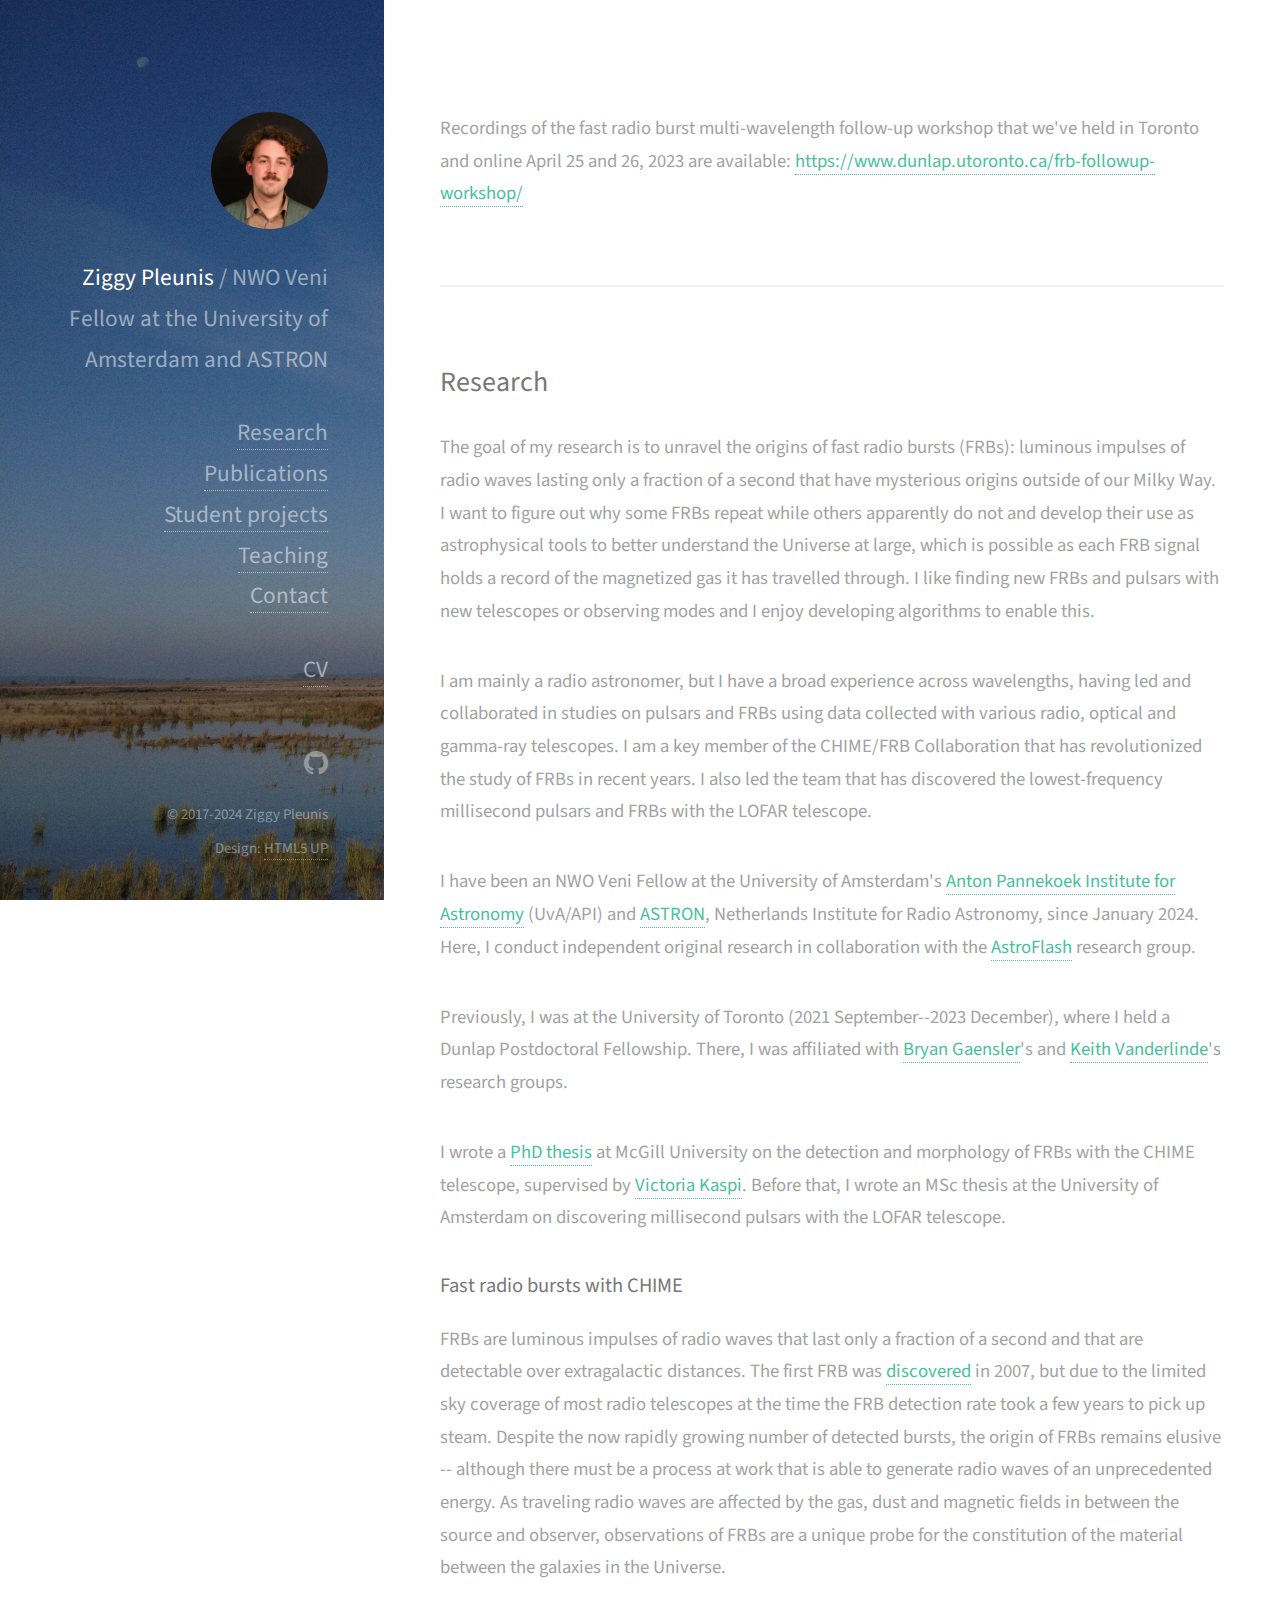
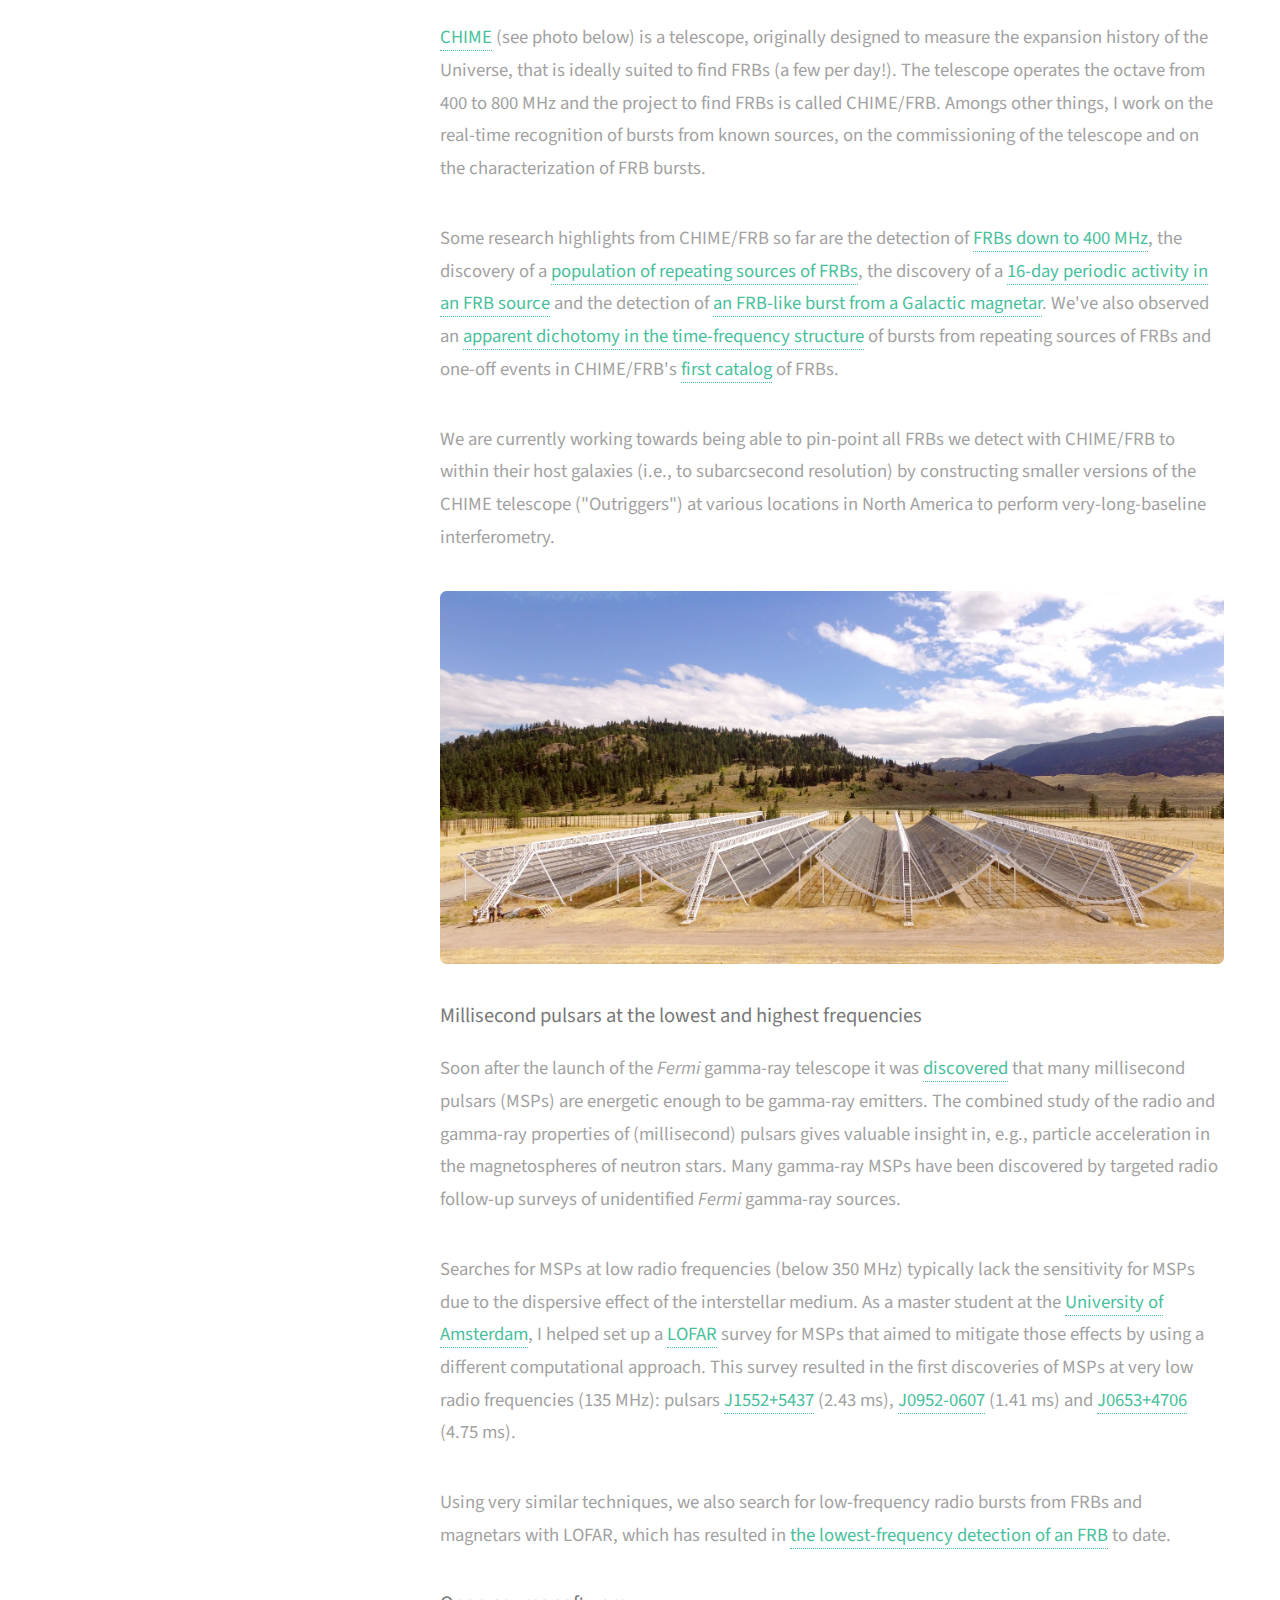
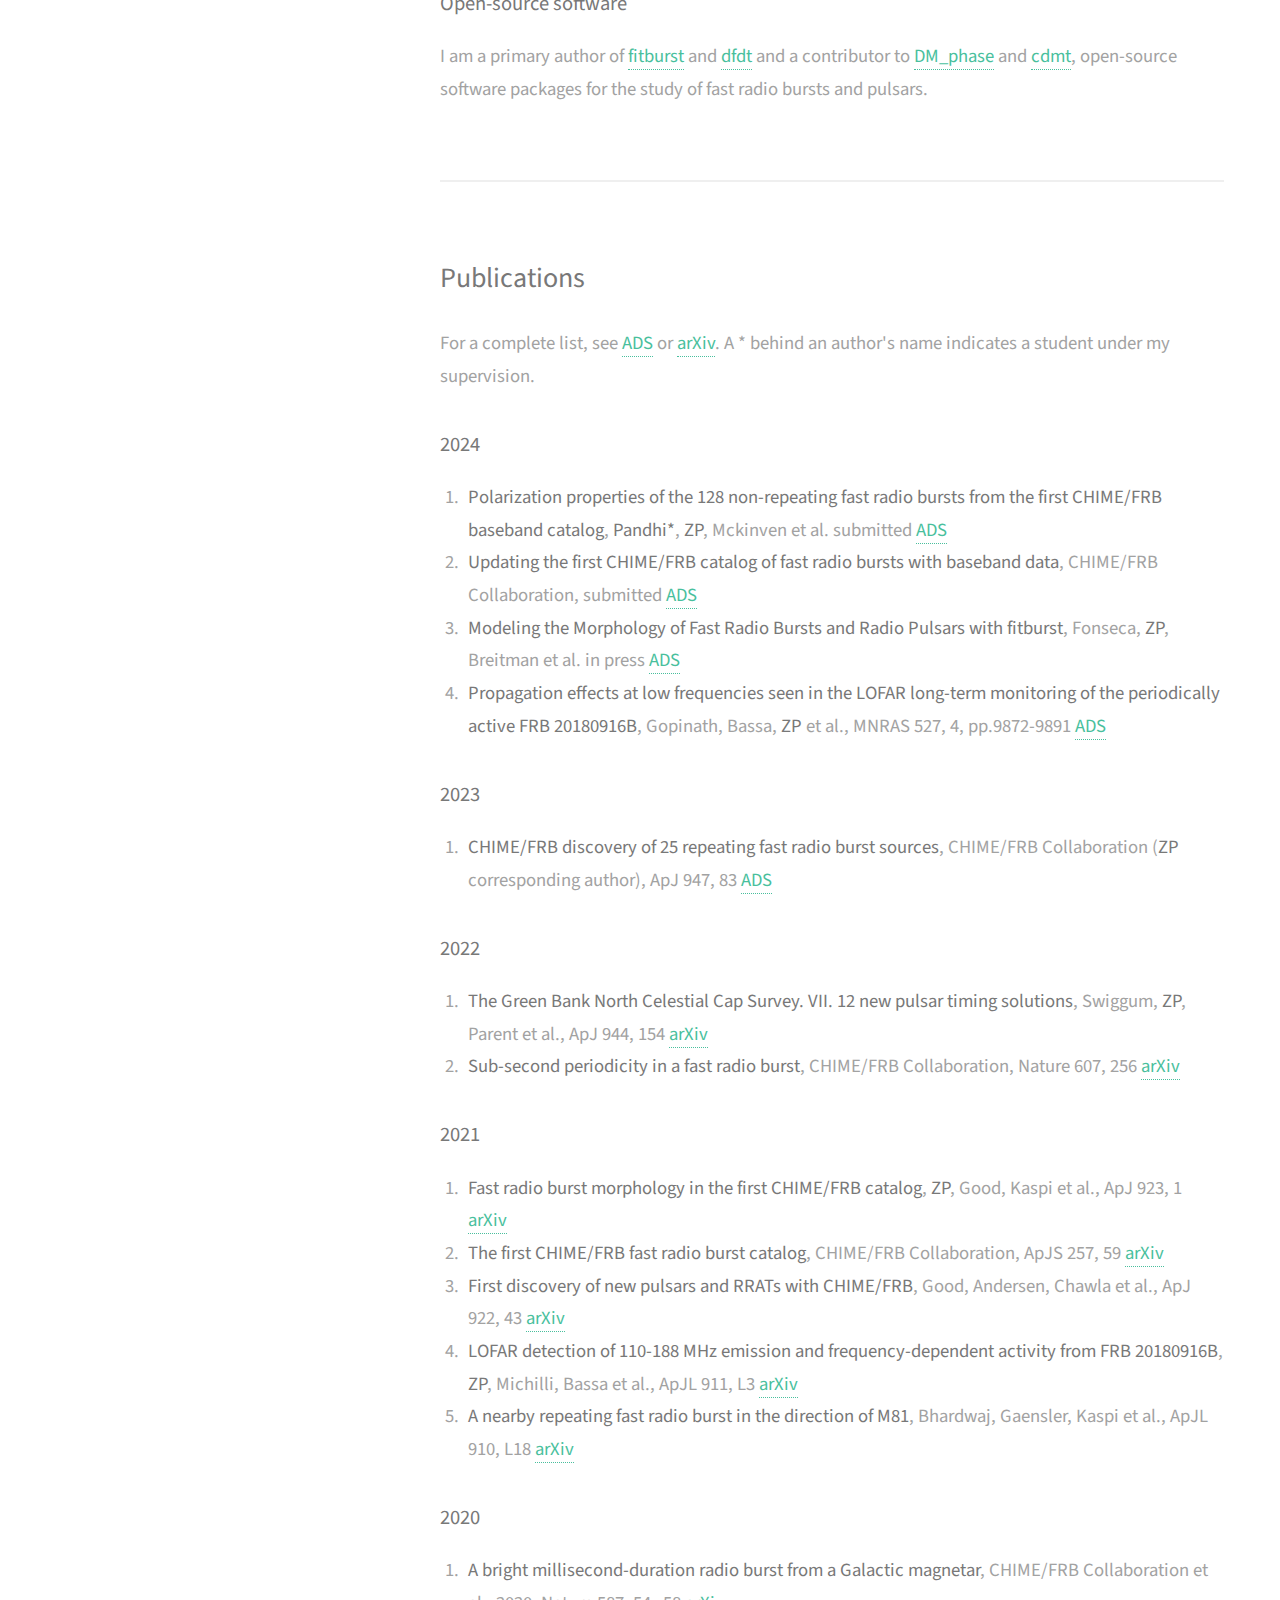
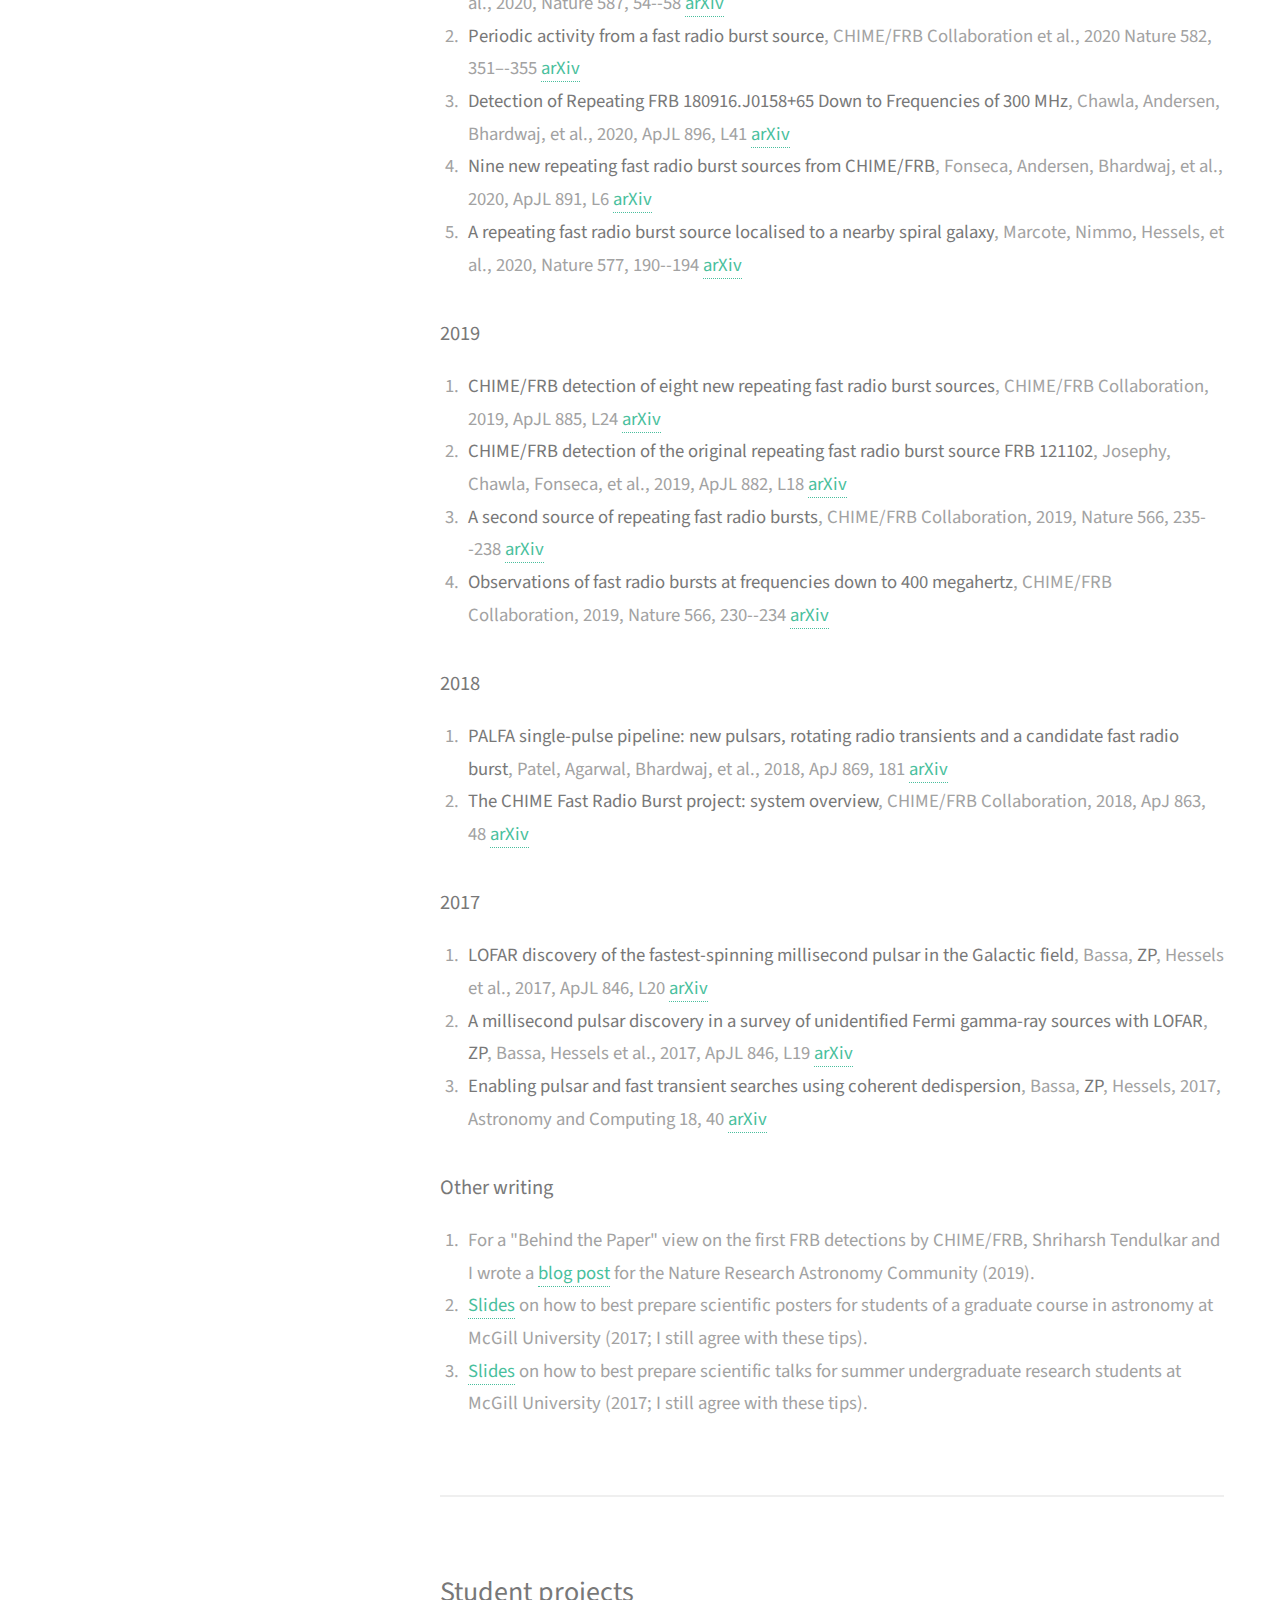
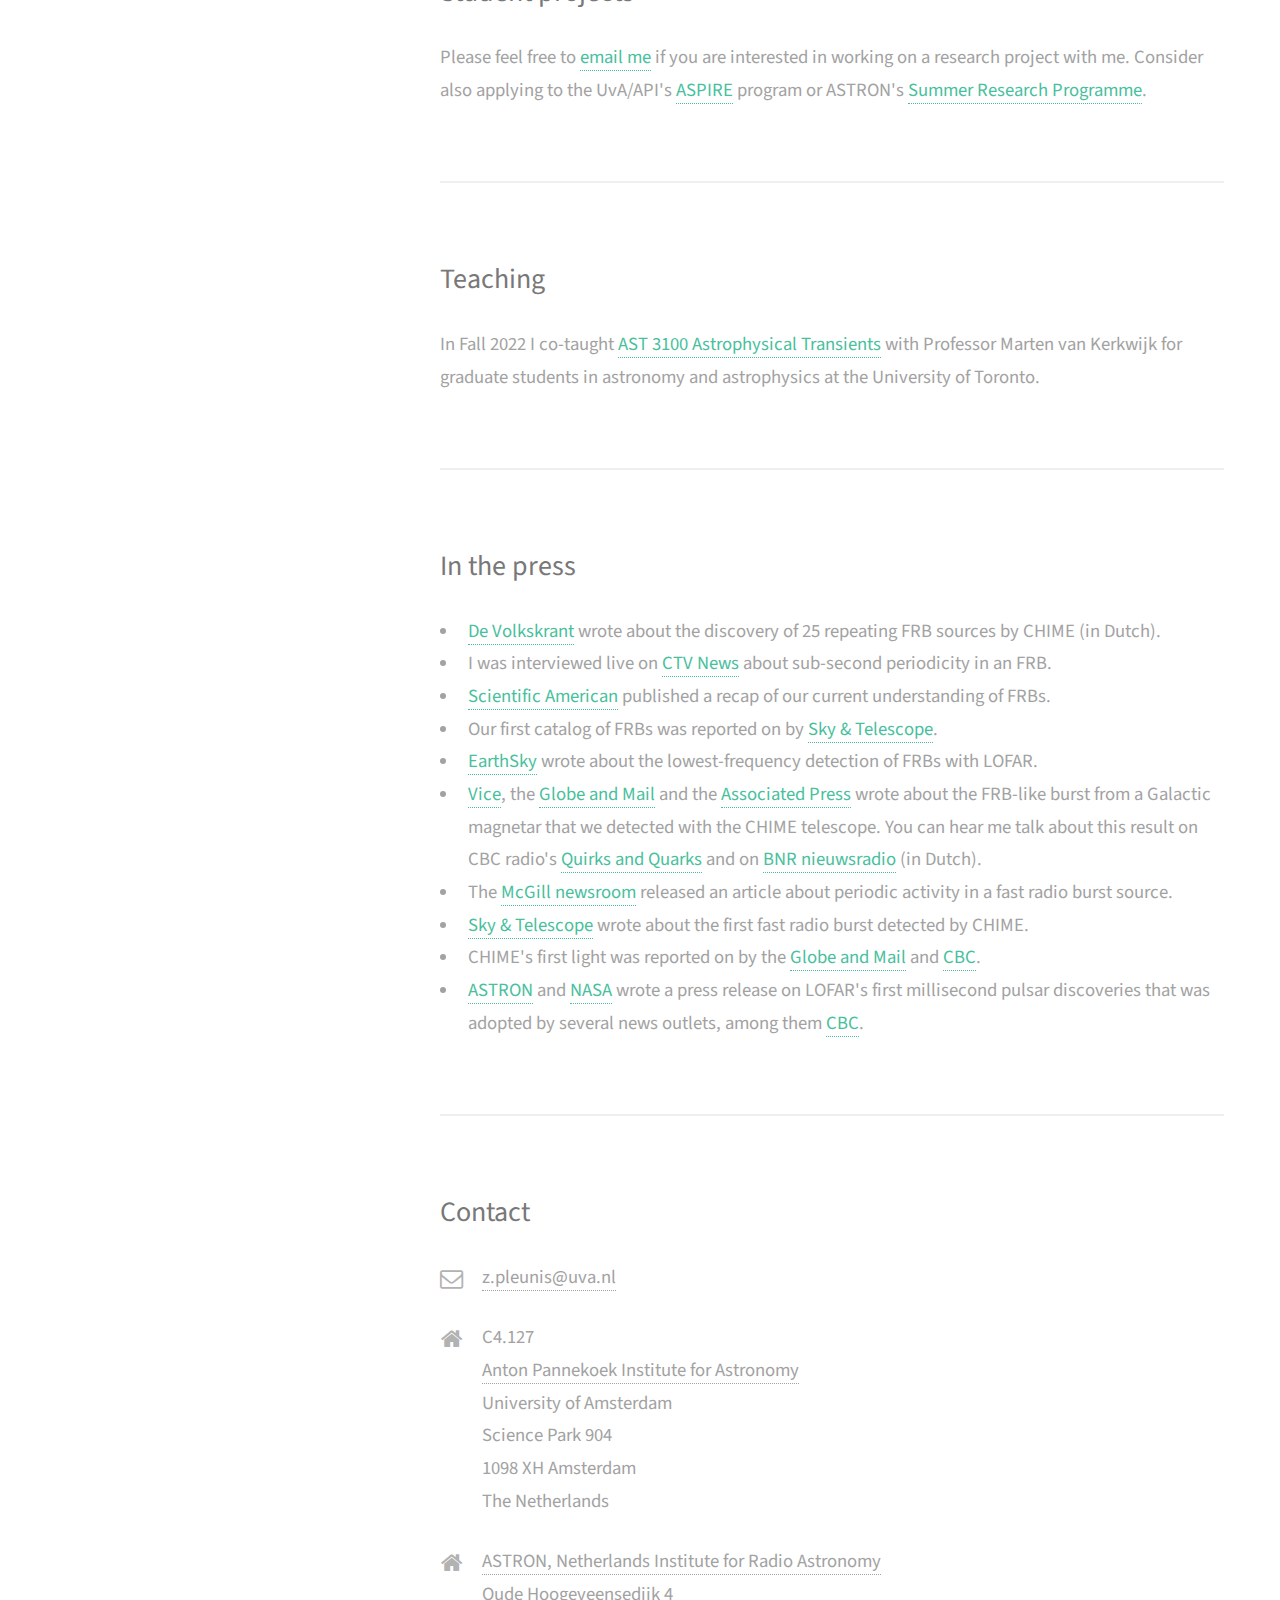
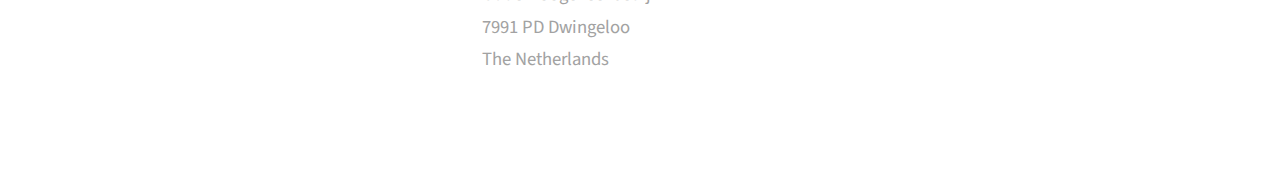
==== commit ccfd0e3b: "little bit of cleanup" ====
--- a/index.html
+++ b/index.html
@@ -64,56 +64,56 @@
 
 					<section id="publications">
 						<h2>Publications</h2>
-                        <p>For a complete list, see <a href="http://adsabs.harvard.edu/cgi-bin/nph-abs_connect?return_req=no_params&author=Pleunis, Z." target="_blank">ADS</a> or <a href="https://arxiv.org/search/?query=Z+Pleunis&searchtype=author&abstracts=show&order=-announced_date_first&size=50" target="_blank">arXiv</a>. A * indicates a student under my supervision.</p>
+                        <p>For a complete list, see <a href="http://adsabs.harvard.edu/cgi-bin/nph-abs_connect?return_req=no_params&author=Pleunis, Z." target="_blank">ADS</a> or <a href="https://arxiv.org/search/?query=Z+Pleunis&searchtype=author&abstracts=show&order=-announced_date_first&size=50" target="_blank">arXiv</a>. A * behind an author's name indicates a student under my supervision.</p>
             <h4>2024</h4>
             <ol>
-                <li><strong>Polarization properties of the 128 non-repeating fast radio bursts from the first CHIME/FRB baseband catalog</strong>, Pandhi*, ZP, Mckinven et al. submitted <a href="https://ui.adsabs.harvard.edu/abs/2024arXiv240117378P/abstract" target="_blank">ADS</a>
+                <li><strong>Polarization properties of the 128 non-repeating fast radio bursts from the first CHIME/FRB baseband catalog</strong>, <strong>Pandhi*</strong>, <strong>ZP</strong>, Mckinven et al. submitted <a href="https://ui.adsabs.harvard.edu/abs/2024arXiv240117378P/abstract" target="_blank">ADS</a>
                 <li><strong>Updating the first CHIME/FRB catalog of fast radio bursts with baseband data</strong>, CHIME/FRB Collaboration, submitted <a href="https://ui.adsabs.harvard.edu/abs/2023arXiv231100111T/abstract" target="_blank">ADS</a>
-                <li><strong>Modeling the Morphology of Fast Radio Bursts and Radio Pulsars with fitburst</strong>, Fonseca, ZP, Breitman et al. in press <a href="https://ui.adsabs.harvard.edu/abs/2023arXiv231105829F/abstract"target="_blank">ADS</a>
-                <li><strong>Propagation effects at low frequencies seen in the LOFAR long-term monitoring of the periodically active FRB 20180916B</strong>, A. Gopinath, C.G. Bassa, ZP et al., MNRAS 527, 4, pp.9872-9891 <a href="https://ui.adsabs.harvard.edu/abs/2024MNRAS.527.9872G/abstract" target="_blank">ADS</a>
+                <li><strong>Modeling the Morphology of Fast Radio Bursts and Radio Pulsars with fitburst</strong>, Fonseca, <strong>ZP</strong>, Breitman et al. in press <a href="https://ui.adsabs.harvard.edu/abs/2023arXiv231105829F/abstract"target="_blank">ADS</a>
+                <li><strong>Propagation effects at low frequencies seen in the LOFAR long-term monitoring of the periodically active FRB 20180916B</strong>, Gopinath, Bassa, <strong>ZP</strong> et al., MNRAS 527, 4, pp.9872-9891 <a href="https://ui.adsabs.harvard.edu/abs/2024MNRAS.527.9872G/abstract" target="_blank">ADS</a>
             </ol>
 			<h4>2023</h4>
 			<ol>
-				<li><strong>CHIME/FRB discovery of 25 repeating fast radio burst sources</strong>, CHIME/FRB Collaboration (ZP corresponding author), ApJ 947, 83 <a href="https://ui.adsabs.harvard.edu/abs/2023ApJ...947...83C/abstract" target="_blank">ADS</a>
+				<li><strong>CHIME/FRB discovery of 25 repeating fast radio burst sources</strong>, CHIME/FRB Collaboration (<strong>ZP</strong> corresponding author), ApJ 947, 83 <a href="https://ui.adsabs.harvard.edu/abs/2023ApJ...947...83C/abstract" target="_blank">ADS</a>
 			</ol>
 			<h4>2022</h4>
 			<ol>
-				<li><strong>The Green Bank North Celestial Cap Survey. VII. 12 new pulsar timing solutions</strong>, J. K. Swiggum, ZP, E. Parent et al., ApJ 944, 154 <a href="https://arxiv.org/abs/2212.03926" target="_blank">arXiv</a>
+				<li><strong>The Green Bank North Celestial Cap Survey. VII. 12 new pulsar timing solutions</strong>, Swiggum, <strong>ZP</strong>, Parent et al., ApJ 944, 154 <a href="https://arxiv.org/abs/2212.03926" target="_blank">arXiv</a>
 			    <li><strong>Sub-second periodicity in a fast radio burst</strong>, CHIME/FRB Collaboration, Nature 607, 256 <a href="https://arxiv.org/abs/2107.08463" target="_blank">arXiv</a>
 			</ol>
                         <h4>2021</h4>
                         <ol>
-                            <li><strong>Fast radio burst morphology in the first CHIME/FRB catalog</strong>, ZP, D. C. Good, V. M. Kaspi et al., ApJ 923, 1 <a href="https://arxiv.org/abs/2106.04356" target="_blank">arXiv</a>
+                            <li><strong>Fast radio burst morphology in the first CHIME/FRB catalog</strong>, <strong>ZP</strong>, Good, Kaspi et al., ApJ 923, 1 <a href="https://arxiv.org/abs/2106.04356" target="_blank">arXiv</a>
                             <li><strong>The first CHIME/FRB fast radio burst catalog</strong>, CHIME/FRB Collaboration, ApJS 257, 59 <a href="https://arxiv.org/abs/2106.04352" target="_blank">arXiv</a>
-                            <li><strong>First discovery of new pulsars and RRATs with CHIME/FRB</strong>, D. C. Good, B. C. Andersen, P. Chawla et al., ApJ 922, 43 <a href="https://arxiv.org/abs/2012.02320" target="_blank">arXiv</a>
-                            <li><strong>LOFAR detection of 110-188 MHz emission and frequency-dependent activity from FRB 20180916B</strong>, ZP, D. Michilli, C. G. Bassa et al., ApJL 911, L3 <a href="https://arxiv.org/abs/2012.08372" target="_blank">arXiv</a>
-                            <li><strong>A nearby repeating fast radio burst in the direction of M81</strong>, M. Bhardwaj, B. M. Gaensler, V. M. Kaspi et al., ApJL 910, L18 <a href="https://arxiv.org/abs/2103.01295" target="_blank">arXiv</a>
+                            <li><strong>First discovery of new pulsars and RRATs with CHIME/FRB</strong>, Good, Andersen, Chawla et al., ApJ 922, 43 <a href="https://arxiv.org/abs/2012.02320" target="_blank">arXiv</a>
+                            <li><strong>LOFAR detection of 110-188 MHz emission and frequency-dependent activity from FRB 20180916B</strong>, <strong>ZP</strong>, Michilli, Bassa et al., ApJL 911, L3 <a href="https://arxiv.org/abs/2012.08372" target="_blank">arXiv</a>
+                            <li><strong>A nearby repeating fast radio burst in the direction of M81</strong>, Bhardwaj, Gaensler, Kaspi et al., ApJL 910, L18 <a href="https://arxiv.org/abs/2103.01295" target="_blank">arXiv</a>
                         </ol>
                         <h4>2020</h4>
                         <ol>
                             <li><strong>A bright millisecond-duration radio burst from a Galactic magnetar</strong>, CHIME/FRB Collaboration et al., 2020, Nature 587, 54--58 <a href="https://arxiv.org/abs/2005.10324" target="_blank">arXiv</a>
                             <li><strong>Periodic activity from a fast radio burst source</strong>, CHIME/FRB Collaboration et al., 2020 Nature 582, 351–-355 <a href="https://arxiv.org/abs/2001.10275" target="_blank">arXiv</a>
-                            <li><strong>Detection of Repeating FRB 180916.J0158+65 Down to Frequencies of 300 MHz</strong>, P. Chawla, B. C. Andersen, M. Bhardwaj, et al., 2020, ApJL 896, L41 <a href="https://arxiv.org/abs/2004.02862" target="_blank">arXiv</a>
-                            <li><strong>Nine new repeating fast radio burst sources from CHIME/FRB</strong>, E. Fonseca, B.C. Andersen, M. Bhardwaj, et al., 2020, ApJL 891, L6 <a href="https://arxiv.org/abs/2001.03595" target="_blank">arXiv</a>
-                            <li><strong>A repeating fast radio burst source localised to a nearby spiral galaxy</strong>, B. Marcote, K. Nimmo, J. W. T. Hessels, et al., 2020, Nature 577, 190--194 <a href="https://arxiv.org/abs/2001.02222" target="_blank">arXiv</a>
+                            <li><strong>Detection of Repeating FRB 180916.J0158+65 Down to Frequencies of 300 MHz</strong>, Chawla, Andersen, Bhardwaj, et al., 2020, ApJL 896, L41 <a href="https://arxiv.org/abs/2004.02862" target="_blank">arXiv</a>
+                            <li><strong>Nine new repeating fast radio burst sources from CHIME/FRB</strong>, Fonseca, Andersen, Bhardwaj, et al., 2020, ApJL 891, L6 <a href="https://arxiv.org/abs/2001.03595" target="_blank">arXiv</a>
+                            <li><strong>A repeating fast radio burst source localised to a nearby spiral galaxy</strong>, Marcote, Nimmo, Hessels, et al., 2020, Nature 577, 190--194 <a href="https://arxiv.org/abs/2001.02222" target="_blank">arXiv</a>
                         </ol>
                         <h4>2019</h4>
                         <ol>
                             <li><strong>CHIME/FRB detection of eight new repeating fast radio burst sources</strong>, CHIME/FRB Collaboration, 2019, ApJL 885, L24 <a href="https://arxiv.org/abs/1908.03507" target="_blank">arXiv</a>
-                            <li><strong>CHIME/FRB detection of the original repeating fast radio burst source FRB 121102</strong>, A. Josephy, P. Chawla, E. Fonseca, et al., 2019, ApJL 882, L18 <a href="https://arxiv.org/abs/1906.11305" target="_blank">arXiv</a>
+                            <li><strong>CHIME/FRB detection of the original repeating fast radio burst source FRB 121102</strong>, Josephy, Chawla, Fonseca, et al., 2019, ApJL 882, L18 <a href="https://arxiv.org/abs/1906.11305" target="_blank">arXiv</a>
                             <li><strong>A second source of repeating fast radio bursts</strong>, CHIME/FRB Collaboration, 2019, Nature 566, 235--238 <a href="https://arxiv.org/abs/1901.04525" target="_blank">arXiv</a>
                             <li><strong>Observations of fast radio bursts at frequencies down to 400 megahertz</strong>, CHIME/FRB Collaboration, 2019, Nature 566, 230--234 <a href="https://arxiv.org/abs/1901.04524" target="_blank">arXiv</a>
                         </ol>
                         <h4>2018</h4>
                         <ol>
-                            <li><strong>PALFA single-pulse pipeline: new pulsars, rotating radio transients and a candidate fast radio burst</strong>, C. Patel, D. Agarwal, M. Bhardwaj, et al., 2018, ApJ 869, 181 <a href="https://arxiv.org/abs/1808.03710" target="_blank">arXiv</a>
+                            <li><strong>PALFA single-pulse pipeline: new pulsars, rotating radio transients and a candidate fast radio burst</strong>, Patel, Agarwal, Bhardwaj, et al., 2018, ApJ 869, 181 <a href="https://arxiv.org/abs/1808.03710" target="_blank">arXiv</a>
                             <li><strong>The CHIME Fast Radio Burst project: system overview</strong>, CHIME/FRB Collaboration, 2018, ApJ 863, 48 <a href="https://arxiv.org/abs/1803.11235" target="_blank">arXiv</a>
                         </ol>
                         <h4>2017</h4>
                         <ol>
-                            <li><strong>LOFAR discovery of the fastest-spinning millisecond pulsar in the Galactic field</strong>, C.G. Bassa, ZP, J.W.T. Hessels et al., 2017, ApJL 846, L20 <a href="https://arxiv.org/abs/1709.01453" target="_blank">arXiv</a>
-                            <li><strong>A millisecond pulsar discovery in a survey of unidentified Fermi gamma-ray sources with LOFAR</strong>, ZP, C.G. Bassa, J.W.T. Hessels et al., 2017, ApJL 846, L19 <a href="https://arxiv.org/abs/1709.01452" target="_blank">arXiv</a>
-                            <li><strong>Enabling pulsar and fast transient searches using coherent dedispersion</strong>, C.G. Bassa, ZP, J.W.T. Hessels, 2017, Astronomy and Computing 18, 40 <a href="https://arxiv.org/abs/1607.00909" target="_blank">arXiv</a>
+                            <li><strong>LOFAR discovery of the fastest-spinning millisecond pulsar in the Galactic field</strong>, Bassa, <strong>ZP</strong>, Hessels et al., 2017, ApJL 846, L20 <a href="https://arxiv.org/abs/1709.01453" target="_blank">arXiv</a>
+                            <li><strong>A millisecond pulsar discovery in a survey of unidentified Fermi gamma-ray sources with LOFAR</strong>, <strong>ZP</strong>, Bassa, Hessels et al., 2017, ApJL 846, L19 <a href="https://arxiv.org/abs/1709.01452" target="_blank">arXiv</a>
+                            <li><strong>Enabling pulsar and fast transient searches using coherent dedispersion</strong>, Bassa, <strong>ZP</strong>, Hessels, 2017, Astronomy and Computing 18, 40 <a href="https://arxiv.org/abs/1607.00909" target="_blank">arXiv</a>
                         </ol>
 			<h4>Other writing</h4>
 			<ol>
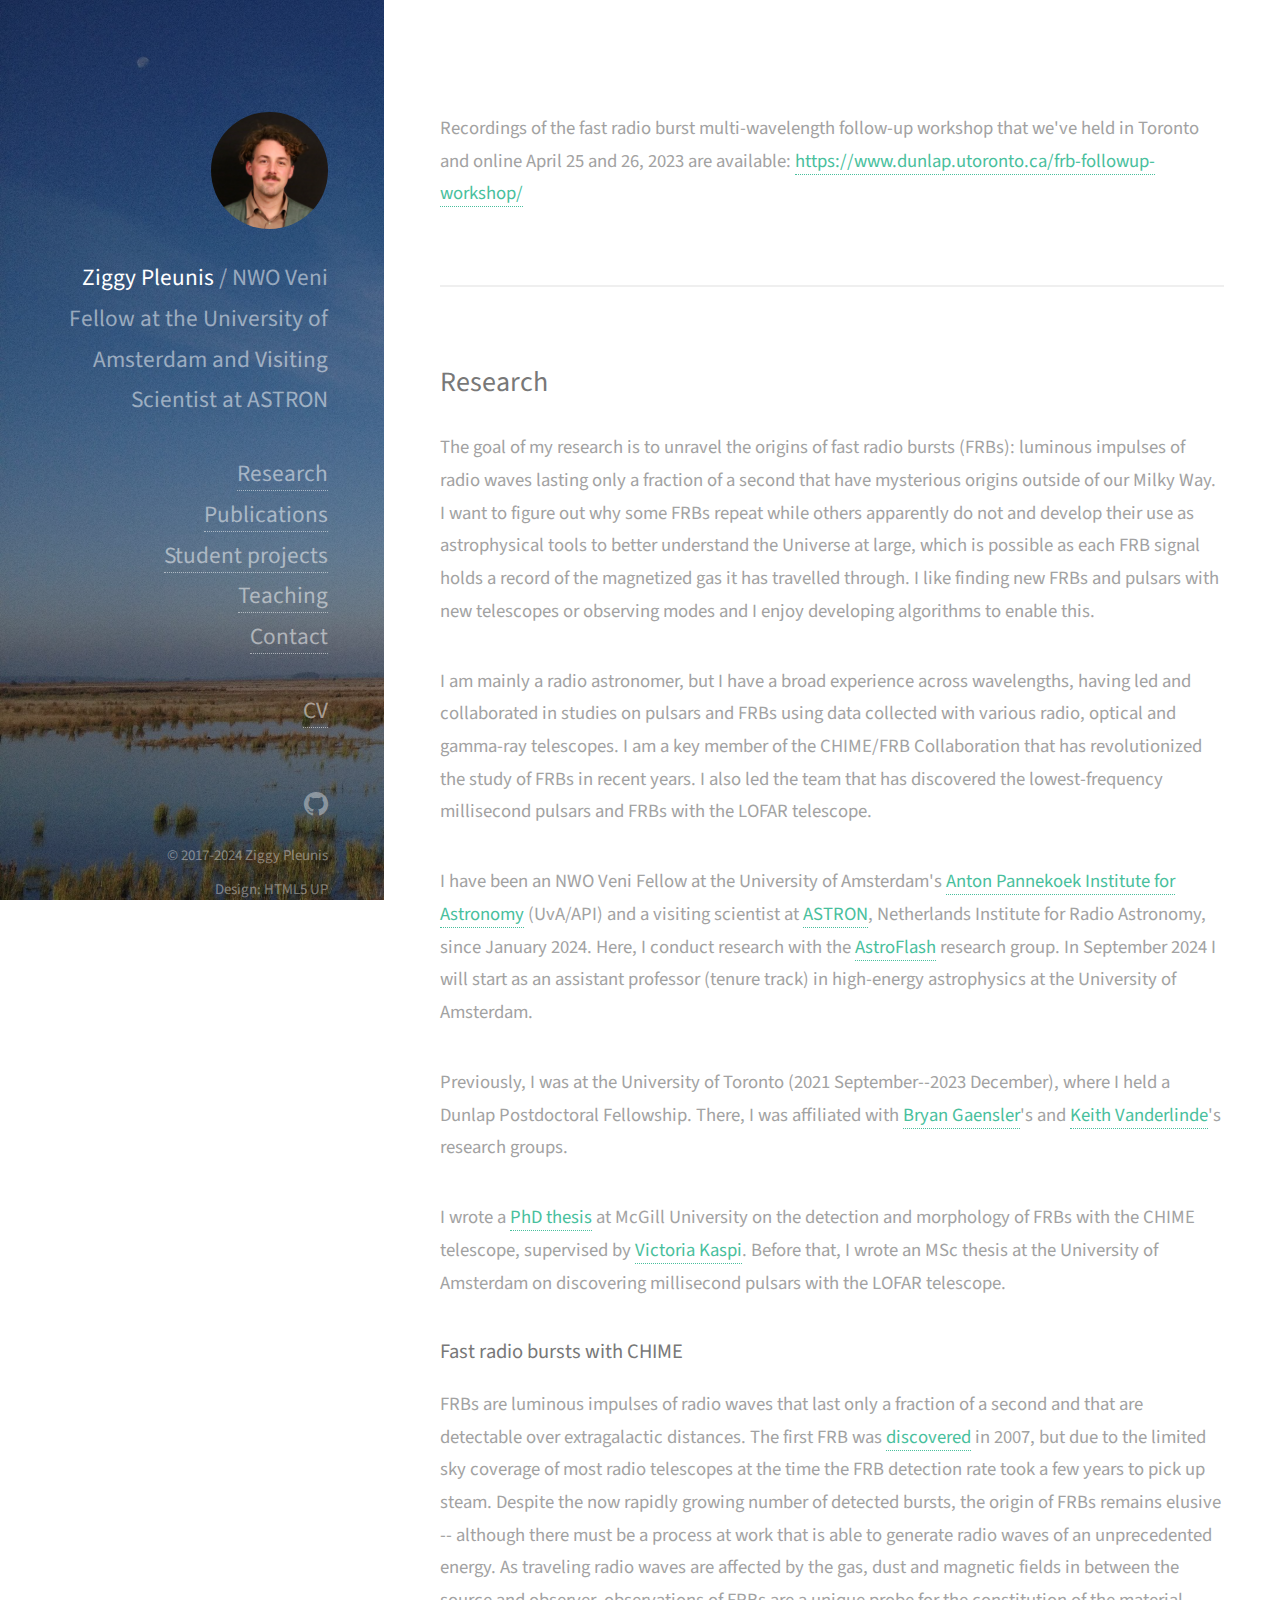
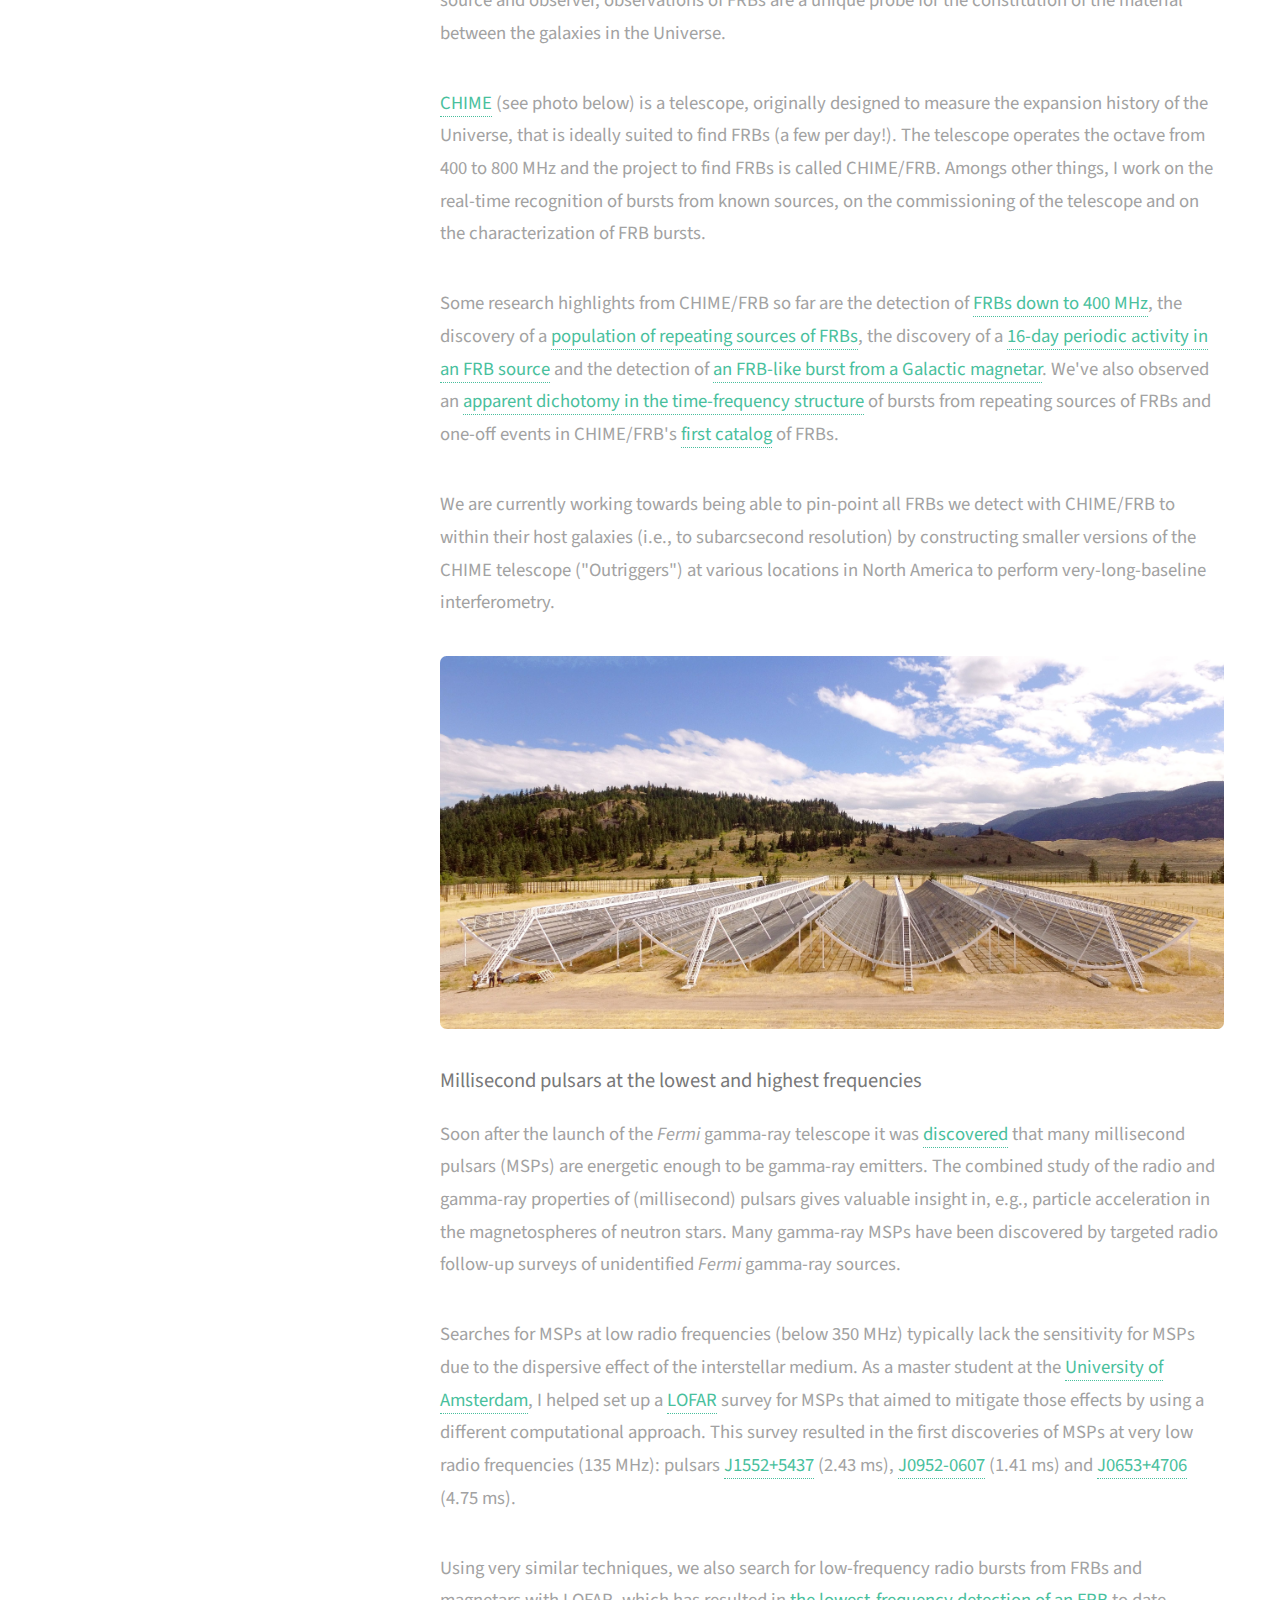
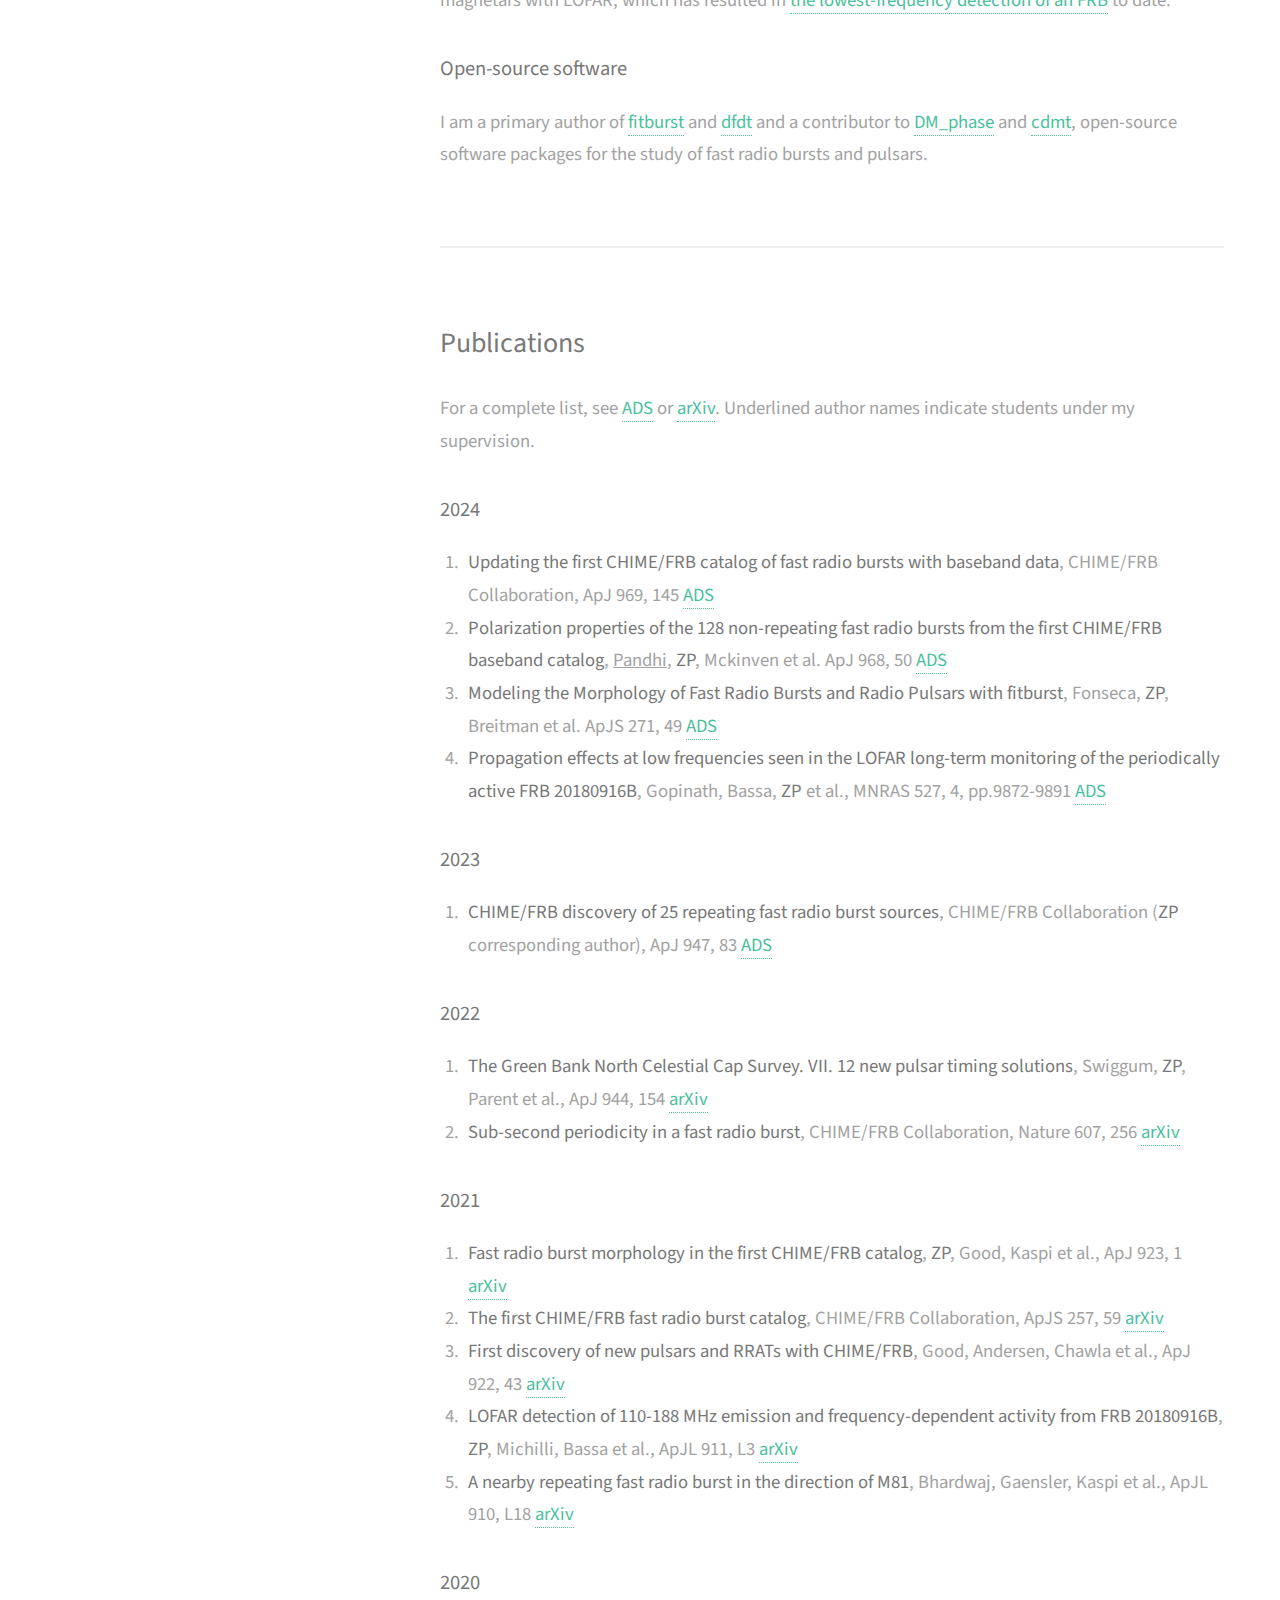
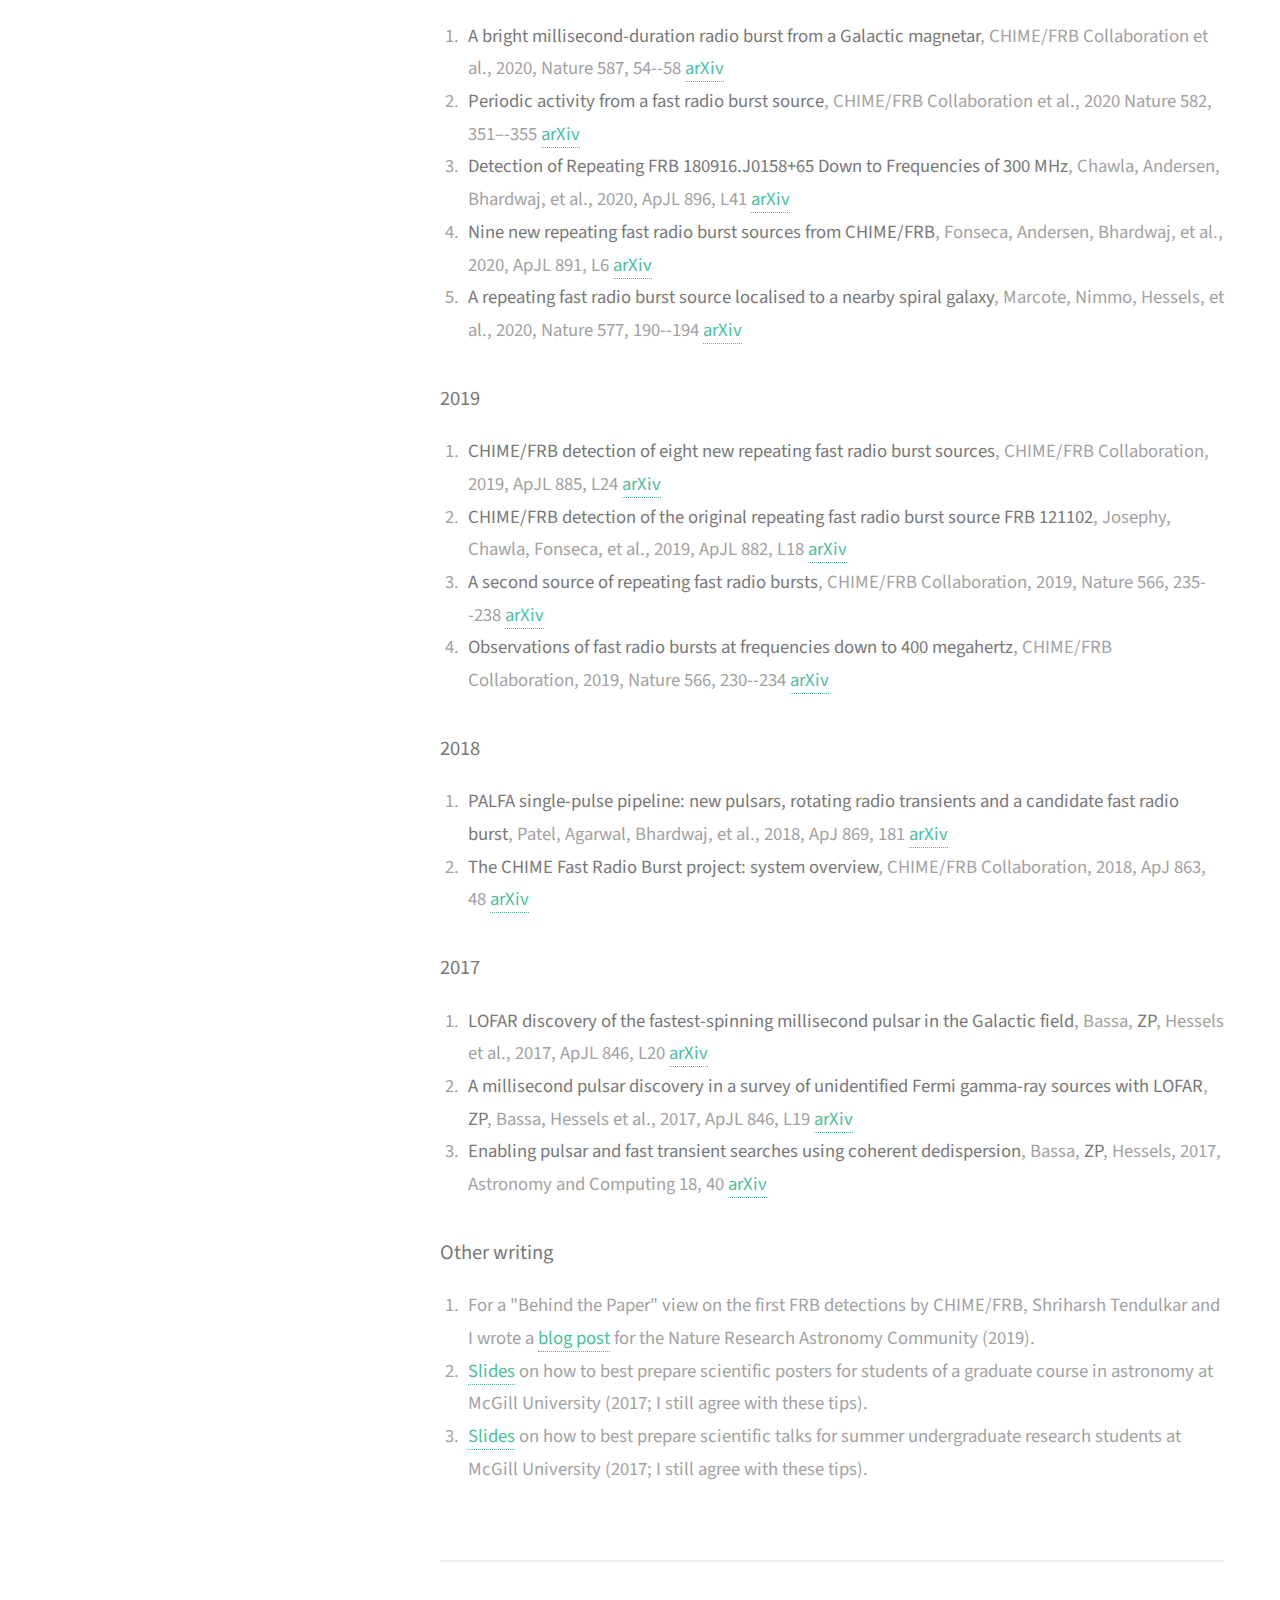
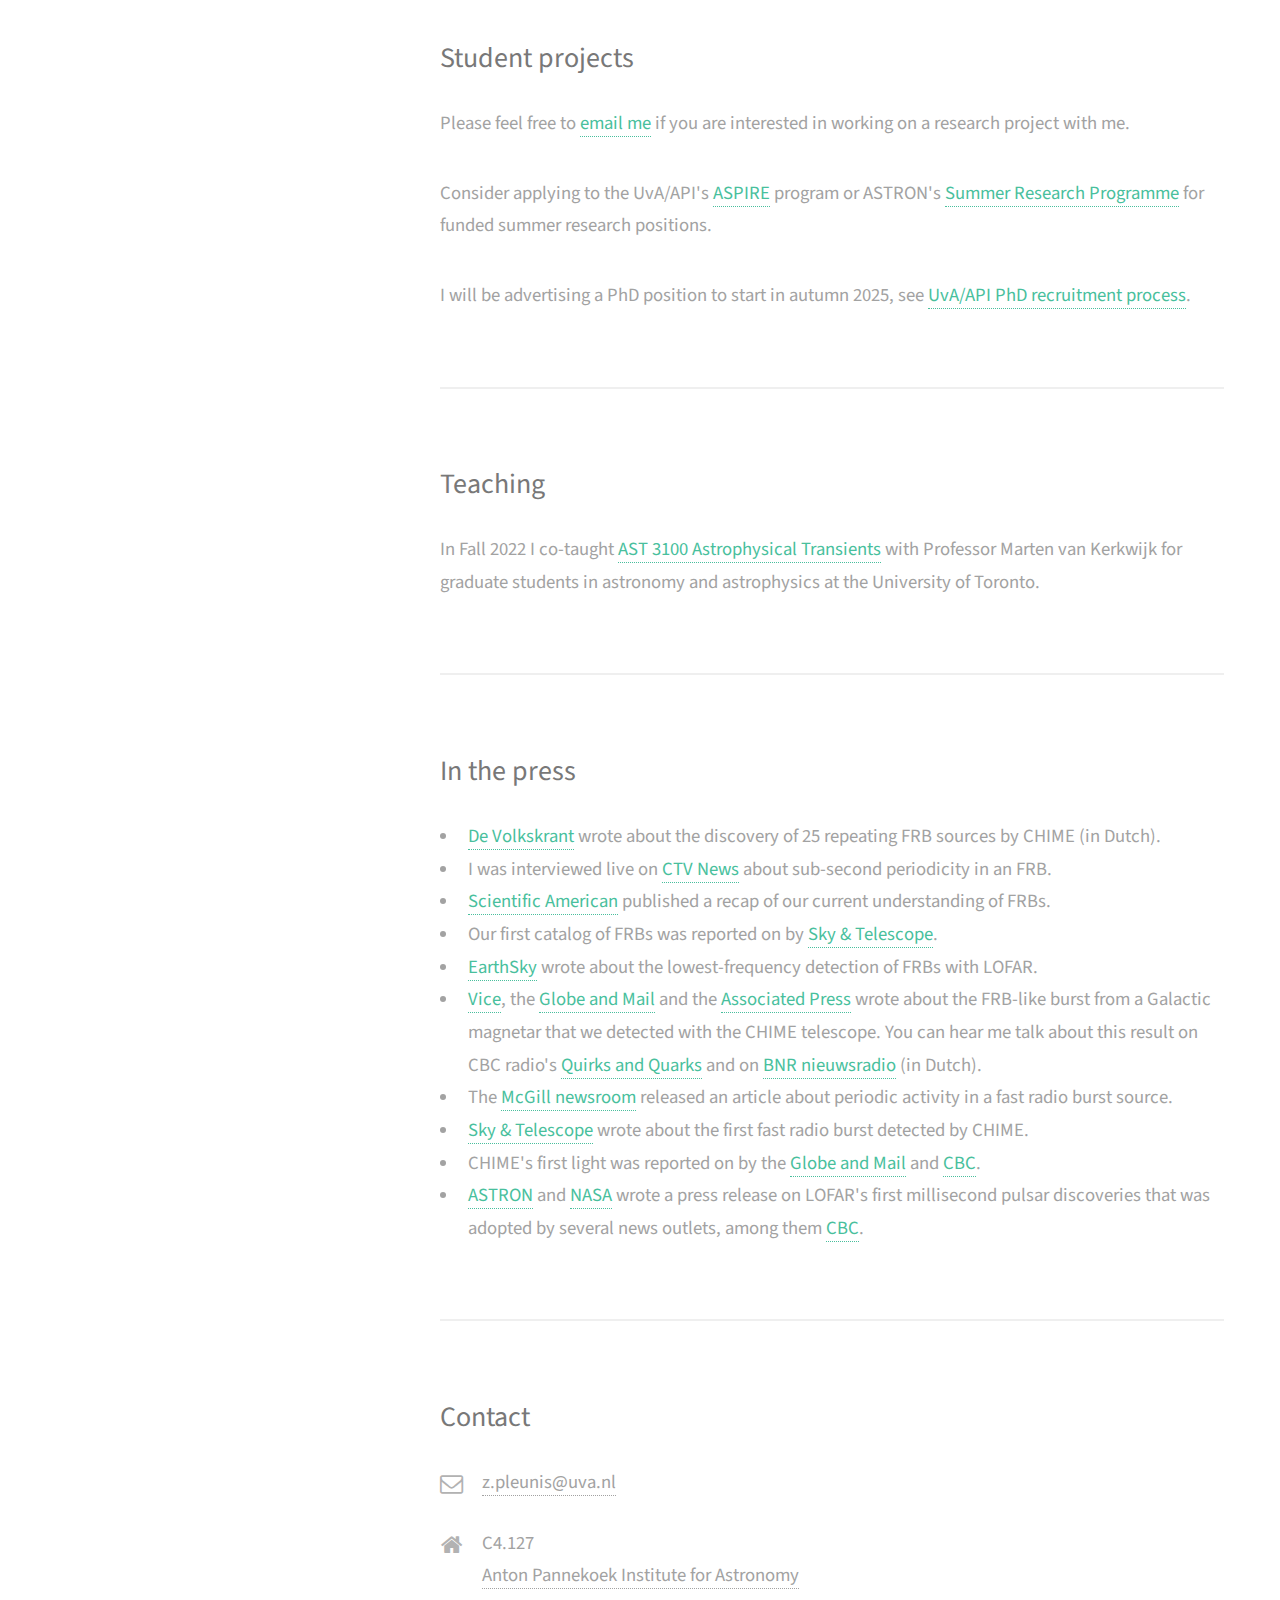
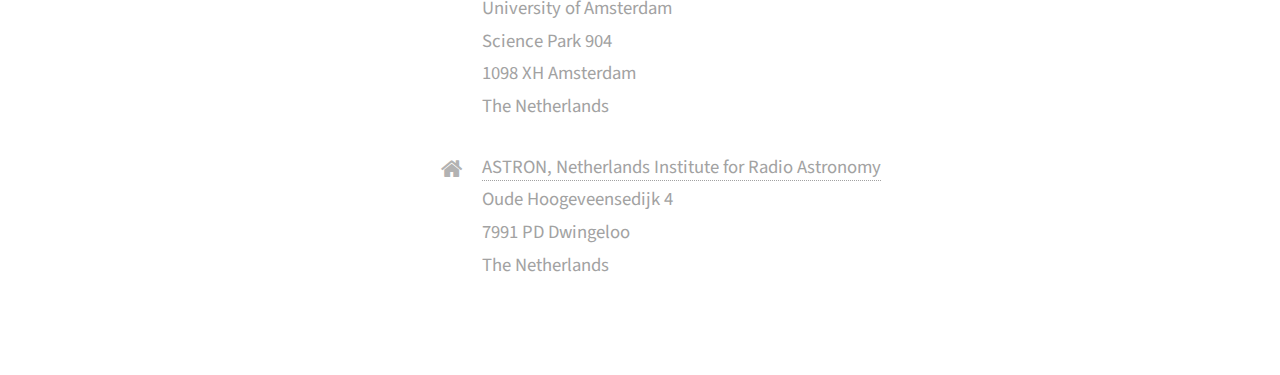
==== commit 3d661427: "updates" ====
--- a/index.html
+++ b/index.html
@@ -19,7 +19,7 @@
 			<header id="header">
 				<div class="inner">
 					<a href="index.html" class="image avatar"><img src="images/zp.png" alt="" /></a>
-					<h1><strong>Ziggy Pleunis</strong> / NWO Veni Fellow at the University of Amsterdam and ASTRON</h1>
+					<h1><strong>Ziggy Pleunis</strong> / NWO Veni Fellow at the University of Amsterdam and Visiting Scientist at ASTRON</h1>
 
                     <br> 
 
@@ -31,7 +31,7 @@
 
                     <br>
 
-                    <h1><a href="files/cv_zpleunis_230917.pdf" target="_blank">CV</a></h1>
+                    <h1><a href="files/cv_zpleunis_240207.pdf" target="_blank">CV</a></h1>
 				</div>
 			</header>
 
@@ -43,7 +43,7 @@
                         <h2>Research</h2>
 			<p>The goal of my research is to unravel the origins of fast radio bursts (FRBs): luminous impulses of radio waves lasting only a fraction of a second that have mysterious origins outside of our Milky Way. I want to figure out why some FRBs repeat while others apparently do not and develop their use as astrophysical tools to better understand the Universe at large, which is possible as each FRB signal holds a record of the magnetized gas it has travelled through. I like finding new FRBs and pulsars with new telescopes or observing modes and I enjoy developing algorithms to enable this.</p>
 			<p>I am mainly a radio astronomer, but I have a broad experience across wavelengths, having led and collaborated in studies on pulsars and FRBs using data collected with various radio, optical and gamma-ray telescopes. I am a key member of the CHIME/FRB Collaboration that has revolutionized the study of FRBs in recent years. I also led the team that has discovered the lowest-frequency millisecond pulsars and FRBs with the LOFAR telescope.</p>
-            <p>I have been an NWO Veni Fellow at the University of Amsterdam's <a href="https://api.uva.nl/" target="_blank">Anton Pannekoek Institute for Astronomy</a> (UvA/API) and <a href="https://www.astron.nl/" target="_blank">ASTRON</a>, Netherlands Institute for Radio Astronomy, since January 2024. Here, I conduct independent original research in collaboration with the <a href="https://astroflash-frb.github.io/" target="_blank">AstroFlash</a> research group.</p>
+            <p>I have been an NWO Veni Fellow at the University of Amsterdam's <a href="https://api.uva.nl/" target="_blank">Anton Pannekoek Institute for Astronomy</a> (UvA/API) and a visiting scientist at <a href="https://www.astron.nl/" target="_blank">ASTRON</a>, Netherlands Institute for Radio Astronomy, since January 2024. Here, I conduct research with the <a href="https://astroflash-frb.github.io/" target="_blank">AstroFlash</a> research group. In September 2024 I will start as an assistant professor (tenure track) in high-energy astrophysics at the University of Amsterdam.</p>
 			<p>Previously, I was at the University of Toronto (2021 September--2023 December), where I held a Dunlap Postdoctoral Fellowship. There, I was affiliated with <a href="https://bryangaensler.net/team.shtml" target="_blank">Bryan Gaensler</a>'s and <a href="http://lwlab.dunlap.utoronto.ca/index.html">Keith Vanderlinde</a>'s research groups.</p>
             <p>I wrote a <a href="https://escholarship.mcgill.ca/concern/theses/f4752n54q" target="_blank">PhD thesis</a> at McGill University on the detection and morphology of FRBs with the CHIME telescope, supervised by <a href="https://www.physics.mcgill.ca/~vkaspi/" target="_blank">Victoria Kaspi</a>. Before that, I wrote an MSc thesis at the University of Amsterdam on discovering millisecond pulsars with the LOFAR telescope.</p>
 
@@ -64,12 +64,12 @@
 
 					<section id="publications">
 						<h2>Publications</h2>
-                        <p>For a complete list, see <a href="http://adsabs.harvard.edu/cgi-bin/nph-abs_connect?return_req=no_params&author=Pleunis, Z." target="_blank">ADS</a> or <a href="https://arxiv.org/search/?query=Z+Pleunis&searchtype=author&abstracts=show&order=-announced_date_first&size=50" target="_blank">arXiv</a>. A * behind an author's name indicates a student under my supervision.</p>
+                        <p>For a complete list, see <a href="http://adsabs.harvard.edu/cgi-bin/nph-abs_connect?return_req=no_params&author=Pleunis, Z." target="_blank">ADS</a> or <a href="https://arxiv.org/search/?query=Z+Pleunis&searchtype=author&abstracts=show&order=-announced_date_first&size=50" target="_blank">arXiv</a>. Underlined author names indicate students under my supervision.</p>
             <h4>2024</h4>
             <ol>
-                <li><strong>Polarization properties of the 128 non-repeating fast radio bursts from the first CHIME/FRB baseband catalog</strong>, <strong>Pandhi*</strong>, <strong>ZP</strong>, Mckinven et al. submitted <a href="https://ui.adsabs.harvard.edu/abs/2024arXiv240117378P/abstract" target="_blank">ADS</a>
-                <li><strong>Updating the first CHIME/FRB catalog of fast radio bursts with baseband data</strong>, CHIME/FRB Collaboration, submitted <a href="https://ui.adsabs.harvard.edu/abs/2023arXiv231100111T/abstract" target="_blank">ADS</a>
-                <li><strong>Modeling the Morphology of Fast Radio Bursts and Radio Pulsars with fitburst</strong>, Fonseca, <strong>ZP</strong>, Breitman et al. in press <a href="https://ui.adsabs.harvard.edu/abs/2023arXiv231105829F/abstract"target="_blank">ADS</a>
+                <li><strong>Updating the first CHIME/FRB catalog of fast radio bursts with baseband data</strong>, CHIME/FRB Collaboration, ApJ 969, 145 <a href="https://ui.adsabs.harvard.edu/abs/2024ApJ...969..145C/abstract" target="_blank">ADS</a>
+                <li><strong>Polarization properties of the 128 non-repeating fast radio bursts from the first CHIME/FRB baseband catalog</strong>, <u>Pandhi</u>, <strong>ZP</strong>, Mckinven et al. ApJ 968, 50 <a href="https://ui.adsabs.harvard.edu/abs/2024ApJ...968...50P/abstract" target="_blank">ADS</a>
+                <li><strong>Modeling the Morphology of Fast Radio Bursts and Radio Pulsars with fitburst</strong>, Fonseca, <strong>ZP</strong>, Breitman et al. ApJS 271, 49 <a href="https://ui.adsabs.harvard.edu/abs/2024ApJS..271...49F/abstract" target="_blank">ADS</a>
                 <li><strong>Propagation effects at low frequencies seen in the LOFAR long-term monitoring of the periodically active FRB 20180916B</strong>, Gopinath, Bassa, <strong>ZP</strong> et al., MNRAS 527, 4, pp.9872-9891 <a href="https://ui.adsabs.harvard.edu/abs/2024MNRAS.527.9872G/abstract" target="_blank">ADS</a>
             </ol>
 			<h4>2023</h4>
@@ -125,7 +125,9 @@
 
 					<section id="students">
 						<h2>Student projects</h2>
-						<p>Please feel free to <a href="mailto:z.pleunis@uva.nl" target="_blank">email me</a> if you are interested in working on a research project with me. Consider also applying to the UvA/API's <a href="https://aspire.science.uva.nl/index.html" target="_blank">ASPIRE</a> program or ASTRON's <a href="https://www.astron.nl/education/summer-research-programme/" target="_blank">Summer Research Programme</a>.</p>
+						<p>Please feel free to <a href="mailto:z.pleunis@uva.nl" target="_blank">email me</a> if you are interested in working on a research project with me.</p>
+                        <p>Consider applying to the UvA/API's <a href="https://aspire.science.uva.nl/index.html" target="_blank">ASPIRE</a> program or ASTRON's <a href="https://www.astron.nl/education/summer-research-programme/" target="_blank">Summer Research Programme</a> for funded summer research positions.</p>
+                        <p>I will be advertising a PhD position to start in autumn 2025, see <a href="https://api.uva.nl/vacancies/phd-recruitment-process/phd-recruitment-process.html" target="_blank">UvA/API PhD recruitment process</a>.</p>
 					</section>
 
 					<section id="teaching">
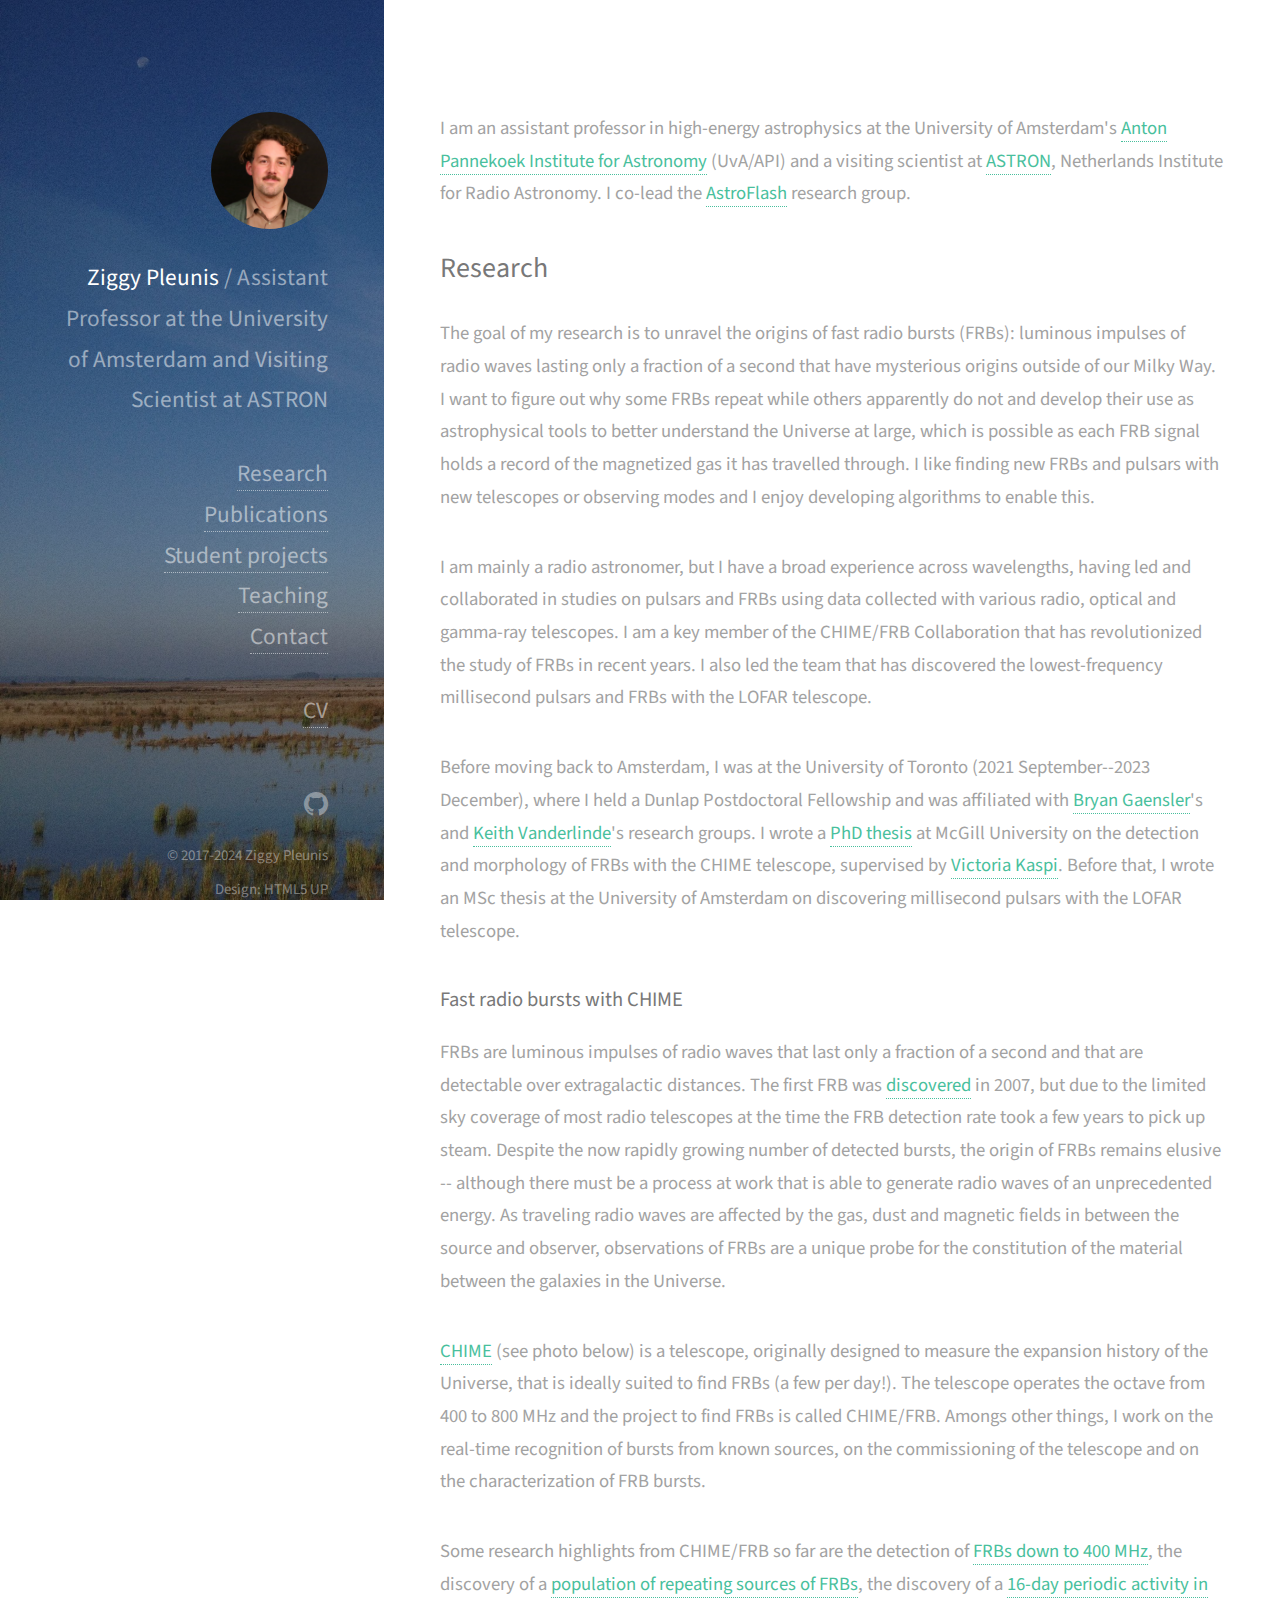
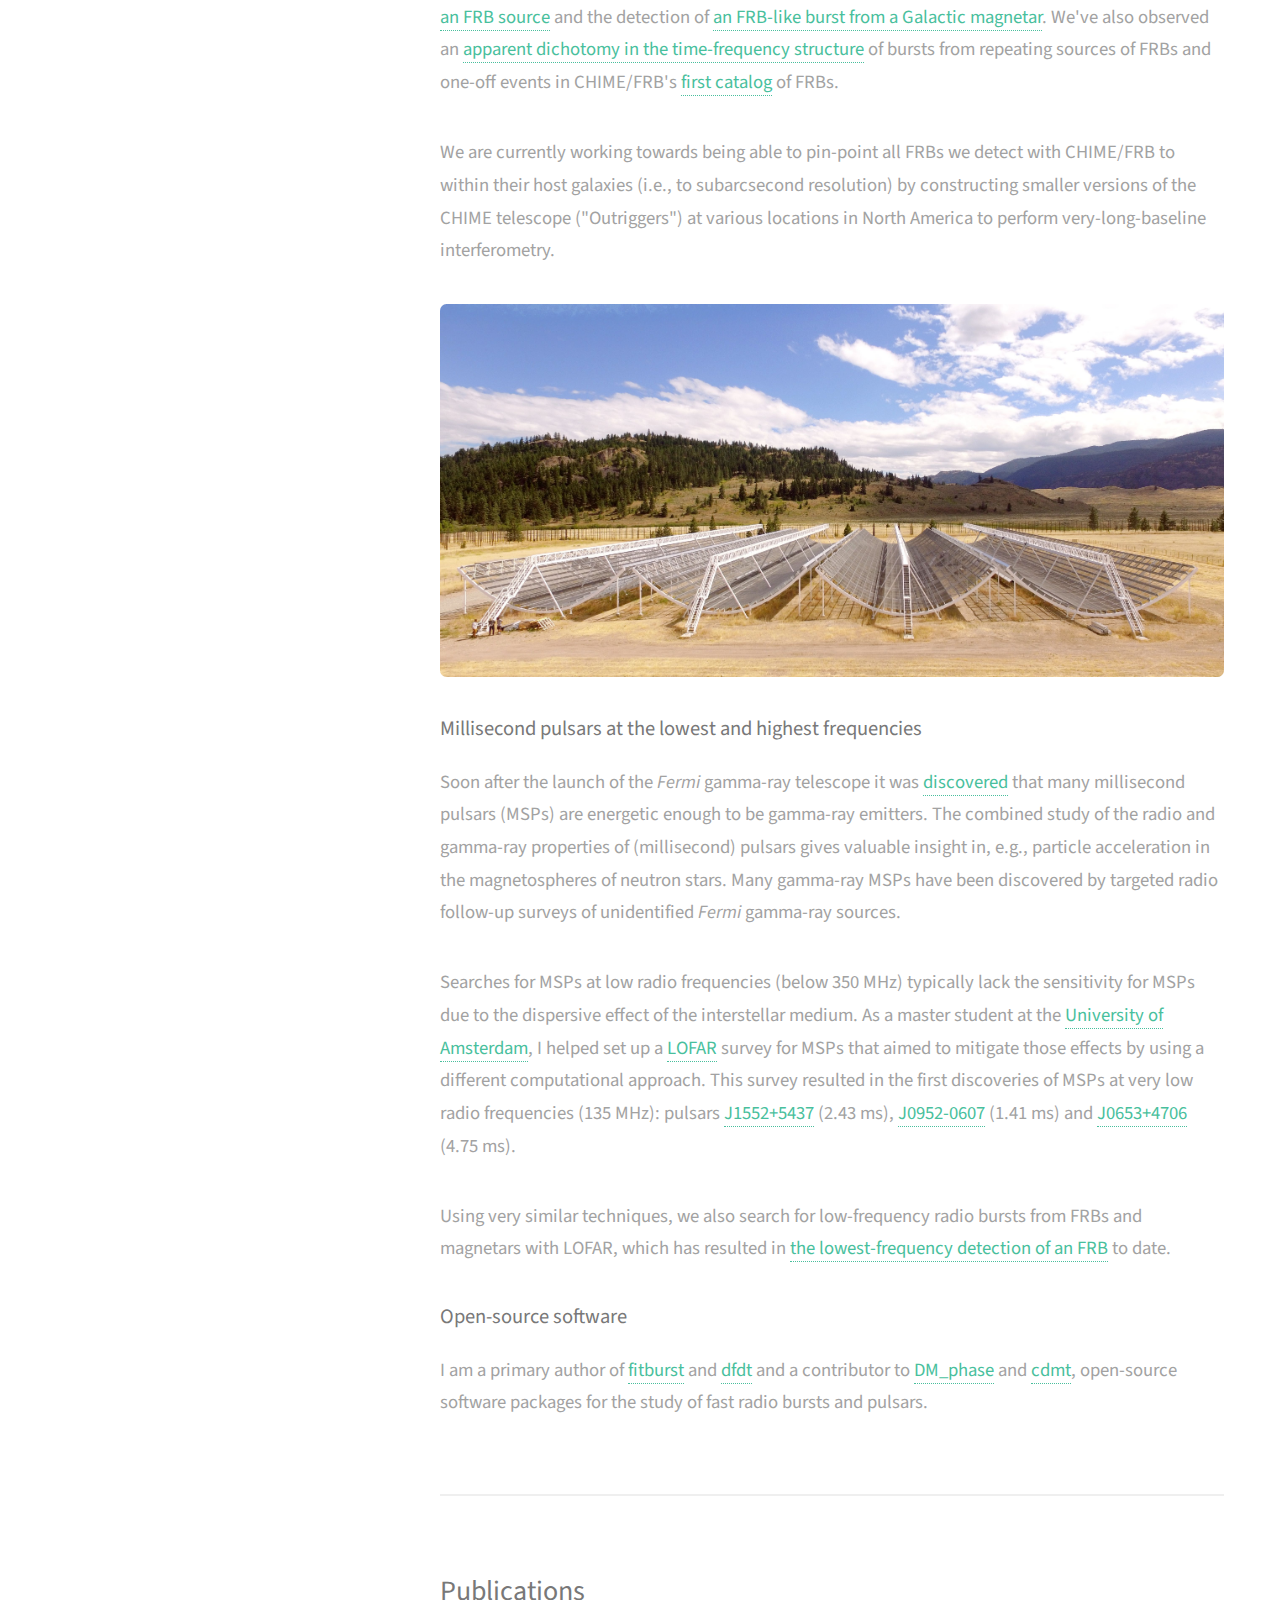
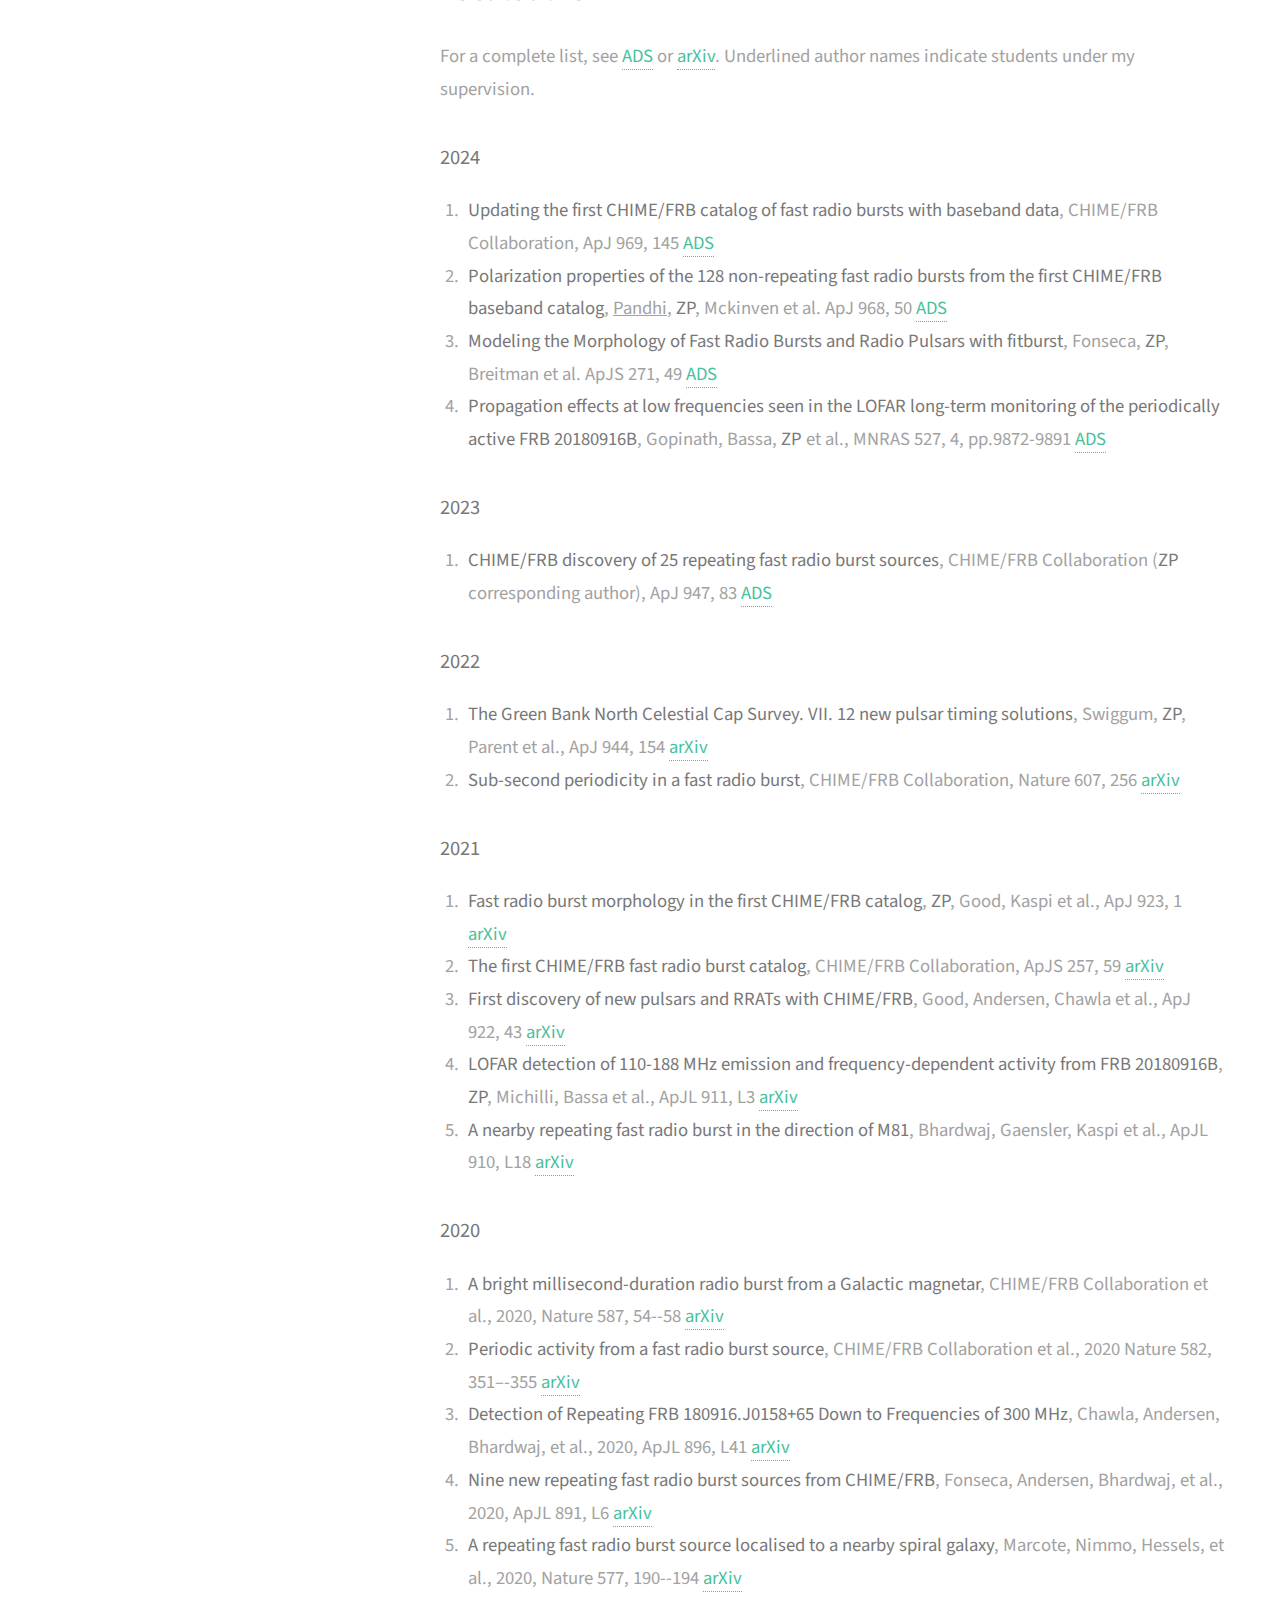
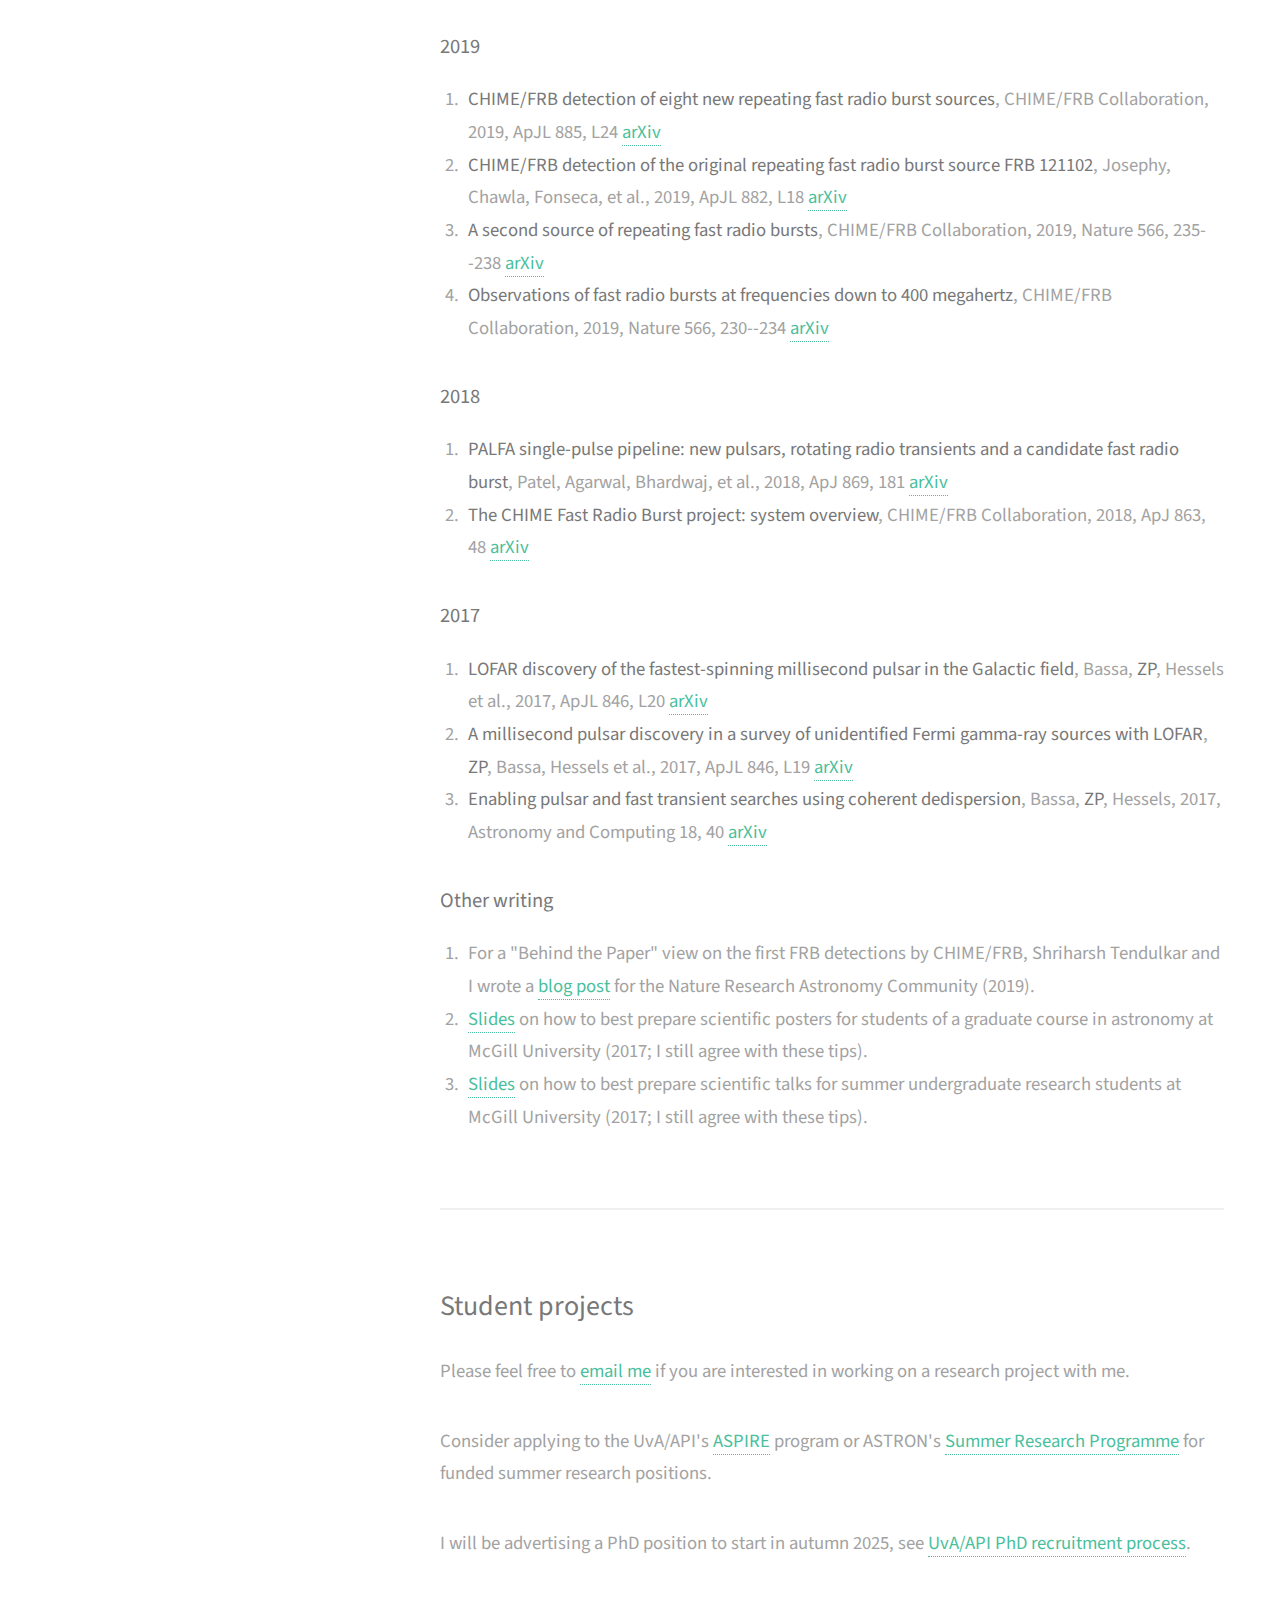
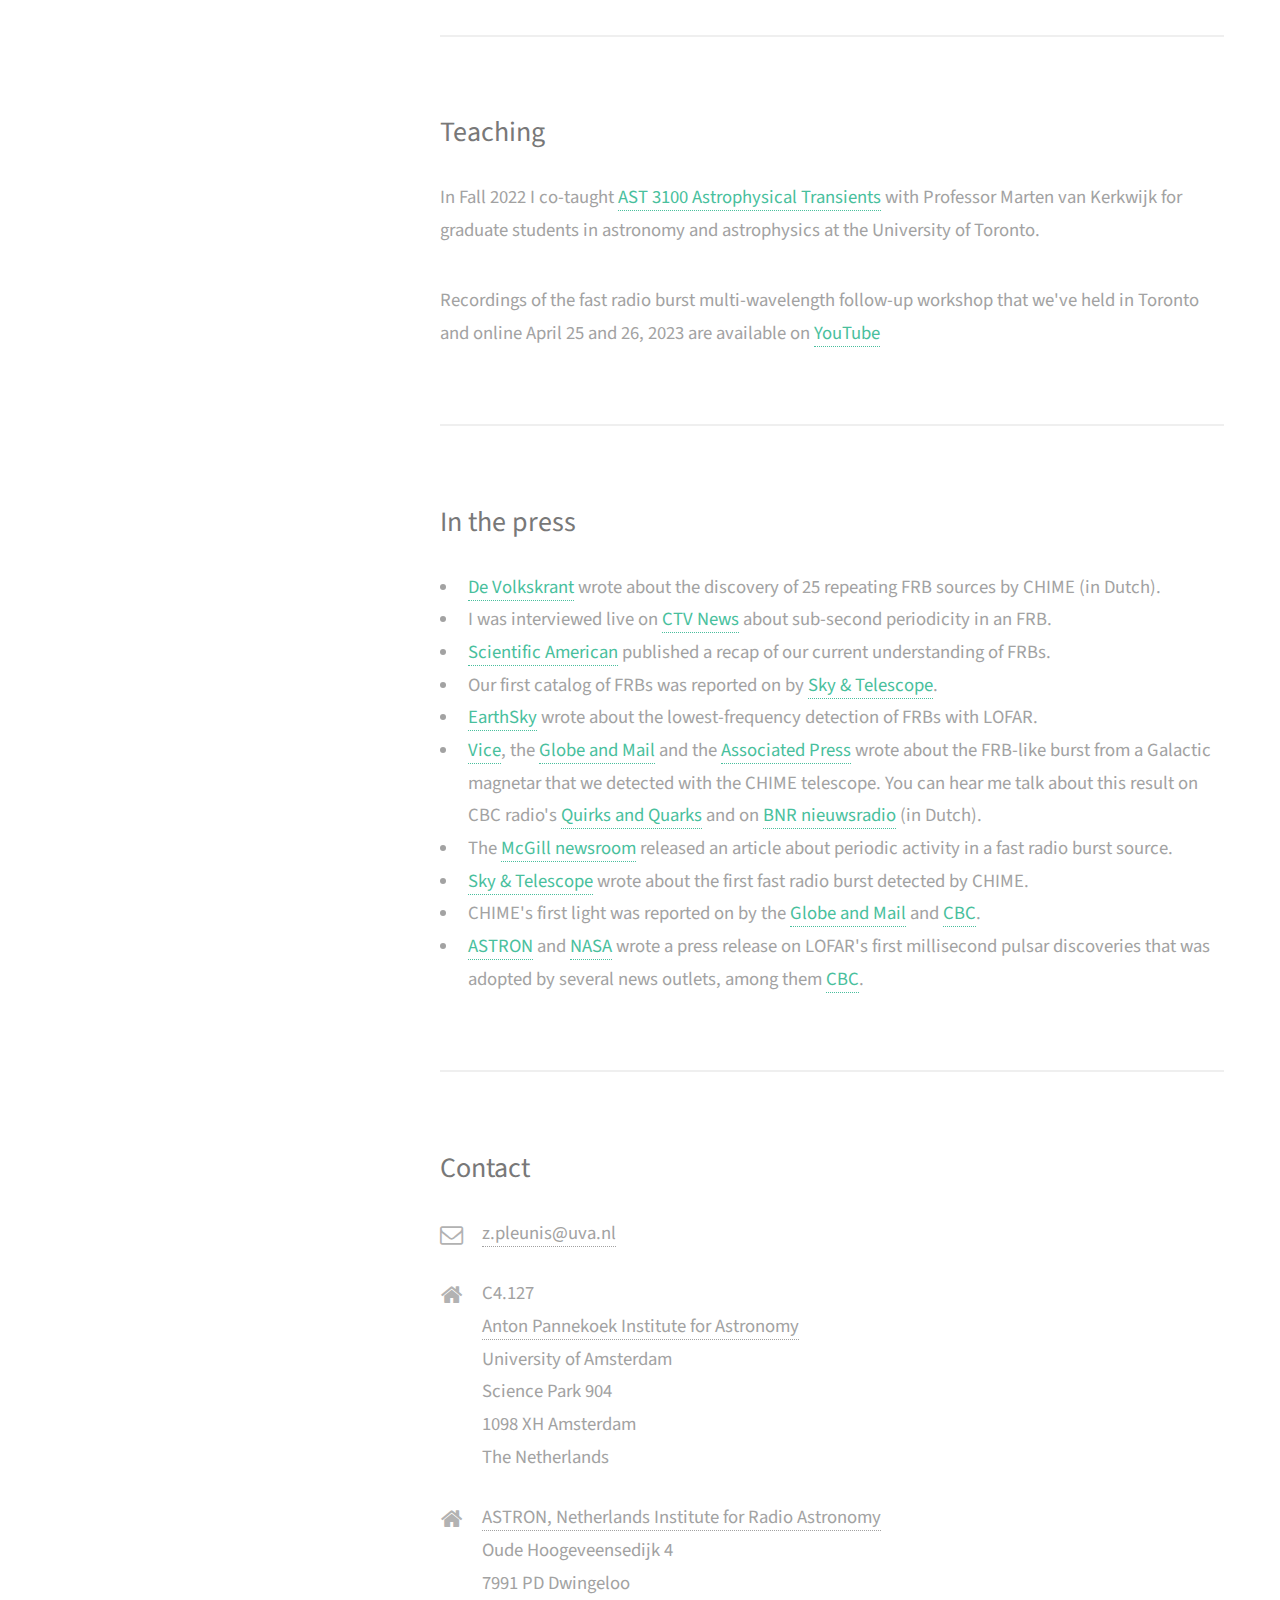
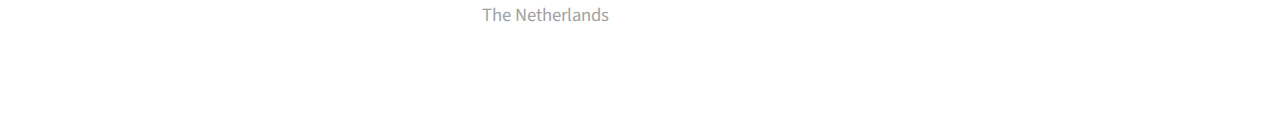
==== commit 230037e5: "job update" ====
--- a/index.html
+++ b/index.html
@@ -19,7 +19,7 @@
 			<header id="header">
 				<div class="inner">
 					<a href="index.html" class="image avatar"><img src="images/zp.png" alt="" /></a>
-					<h1><strong>Ziggy Pleunis</strong> / NWO Veni Fellow at the University of Amsterdam and Visiting Scientist at ASTRON</h1>
+					<h1><strong>Ziggy Pleunis</strong> / Assistant Professor at the University of Amsterdam and Visiting Scientist at ASTRON</h1>
 
                     <br> 
 
@@ -37,15 +37,12 @@
 
 			<div id="main">
 
-				<p>Recordings of the fast radio burst multi-wavelength follow-up workshop that we've held in Toronto and online April 25 and 26, 2023 are available: <a href="https://www.dunlap.utoronto.ca/frb-followup-workshop/" target="_blank">https://www.dunlap.utoronto.ca/frb-followup-workshop/</a><p/>
-
 			<section id="bio">
+            <p>I am an assistant professor in high-energy astrophysics at the University of Amsterdam's <a href="https://api.uva.nl/" target="_blank">Anton Pannekoek Institute for Astronomy</a> (UvA/API) and a visiting scientist at <a href="https://www.astron.nl/" target="_blank">ASTRON</a>, Netherlands Institute for Radio Astronomy. I co-lead the <a href="https://astroflash-frb.github.io/" target="_blank">AstroFlash</a> research group.</p>
                         <h2>Research</h2>
 			<p>The goal of my research is to unravel the origins of fast radio bursts (FRBs): luminous impulses of radio waves lasting only a fraction of a second that have mysterious origins outside of our Milky Way. I want to figure out why some FRBs repeat while others apparently do not and develop their use as astrophysical tools to better understand the Universe at large, which is possible as each FRB signal holds a record of the magnetized gas it has travelled through. I like finding new FRBs and pulsars with new telescopes or observing modes and I enjoy developing algorithms to enable this.</p>
 			<p>I am mainly a radio astronomer, but I have a broad experience across wavelengths, having led and collaborated in studies on pulsars and FRBs using data collected with various radio, optical and gamma-ray telescopes. I am a key member of the CHIME/FRB Collaboration that has revolutionized the study of FRBs in recent years. I also led the team that has discovered the lowest-frequency millisecond pulsars and FRBs with the LOFAR telescope.</p>
-            <p>I have been an NWO Veni Fellow at the University of Amsterdam's <a href="https://api.uva.nl/" target="_blank">Anton Pannekoek Institute for Astronomy</a> (UvA/API) and a visiting scientist at <a href="https://www.astron.nl/" target="_blank">ASTRON</a>, Netherlands Institute for Radio Astronomy, since January 2024. Here, I conduct research with the <a href="https://astroflash-frb.github.io/" target="_blank">AstroFlash</a> research group. In September 2024 I will start as an assistant professor (tenure track) in high-energy astrophysics at the University of Amsterdam.</p>
-			<p>Previously, I was at the University of Toronto (2021 September--2023 December), where I held a Dunlap Postdoctoral Fellowship. There, I was affiliated with <a href="https://bryangaensler.net/team.shtml" target="_blank">Bryan Gaensler</a>'s and <a href="http://lwlab.dunlap.utoronto.ca/index.html">Keith Vanderlinde</a>'s research groups.</p>
-            <p>I wrote a <a href="https://escholarship.mcgill.ca/concern/theses/f4752n54q" target="_blank">PhD thesis</a> at McGill University on the detection and morphology of FRBs with the CHIME telescope, supervised by <a href="https://www.physics.mcgill.ca/~vkaspi/" target="_blank">Victoria Kaspi</a>. Before that, I wrote an MSc thesis at the University of Amsterdam on discovering millisecond pulsars with the LOFAR telescope.</p>
+			<p>Before moving back to Amsterdam, I was at the University of Toronto (2021 September--2023 December), where I held a Dunlap Postdoctoral Fellowship and was affiliated with <a href="https://bryangaensler.net/team.shtml" target="_blank">Bryan Gaensler</a>'s and <a href="http://lwlab.dunlap.utoronto.ca/index.html">Keith Vanderlinde</a>'s research groups. I wrote a <a href="https://escholarship.mcgill.ca/concern/theses/f4752n54q" target="_blank">PhD thesis</a> at McGill University on the detection and morphology of FRBs with the CHIME telescope, supervised by <a href="https://www.physics.mcgill.ca/~vkaspi/" target="_blank">Victoria Kaspi</a>. Before that, I wrote an MSc thesis at the University of Amsterdam on discovering millisecond pulsars with the LOFAR telescope.</p>
 
                         <h4>Fast radio bursts with CHIME</h4>
                         <p>FRBs are luminous impulses of radio waves that last only a fraction of a second and that are detectable over extragalactic distances. The first FRB was <a href="http://adsabs.harvard.edu/abs/2007Sci...318..777L" target="_blank">discovered</a> in 2007, but due to the limited sky coverage of most radio telescopes at the time the FRB detection rate took a few years to pick up steam. Despite the now rapidly growing number of detected bursts, the origin of FRBs remains elusive -- although there must be a process at work that is able to generate radio waves of an unprecedented energy. As traveling radio waves are affected by the gas, dust and magnetic fields in between the source and observer, observations of FRBs are a unique probe for the constitution of the material between the galaxies in the Universe.</p>
@@ -133,6 +130,7 @@
 					<section id="teaching">
 						<h2>Teaching</h2>
 						<p>In Fall 2022 I co-taught <a href="transients.html">AST 3100 Astrophysical Transients</a> with Professor Marten van Kerkwijk for graduate students in astronomy and astrophysics at the University of Toronto.</p>
+			            <p>Recordings of the fast radio burst multi-wavelength follow-up workshop that we've held in Toronto and online April 25 and 26, 2023 are available on <a href="https://youtube.com/playlist?list=PLOCI5KOMM-U5GSIMGX5ZLakE2vemtoWvG&si=Kg7Uh3YkAAbXwE8b" target="_blank">YouTube</a><p/>
 					</section>
 
                     <section id="press">
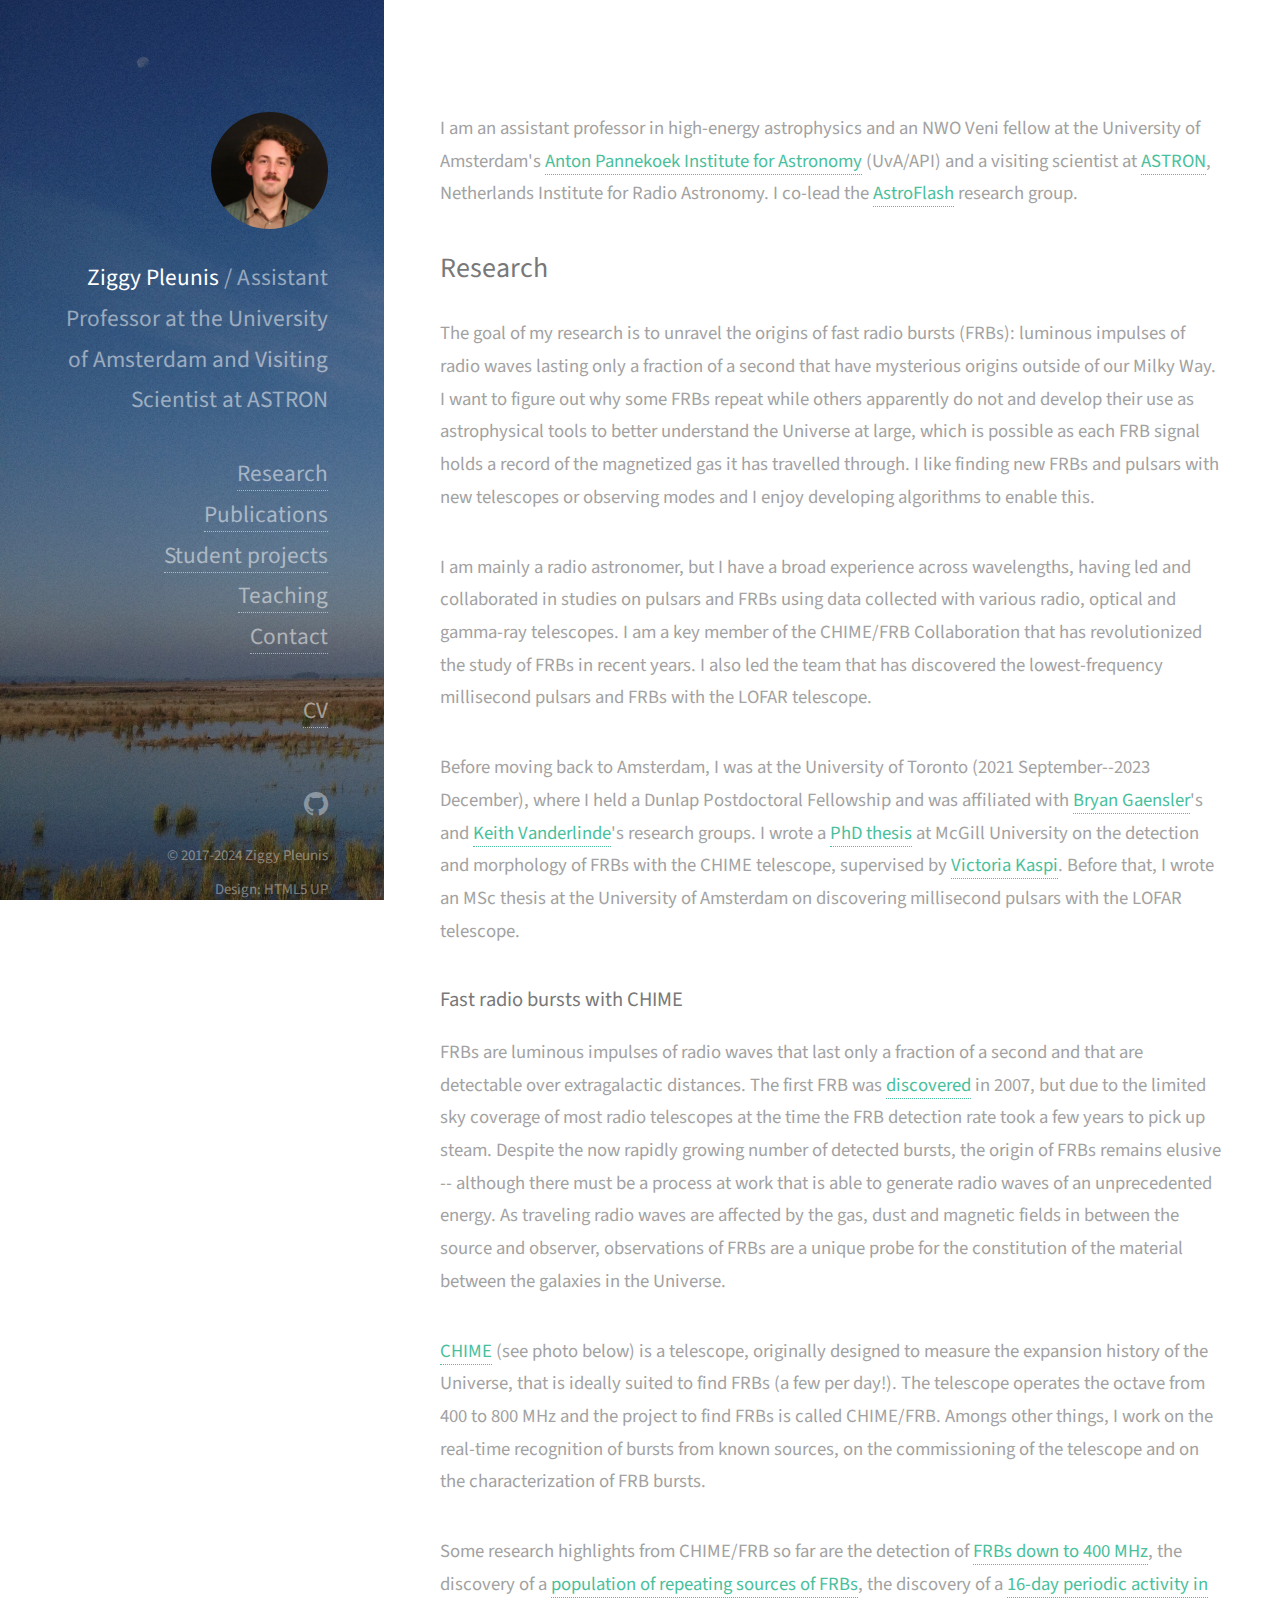
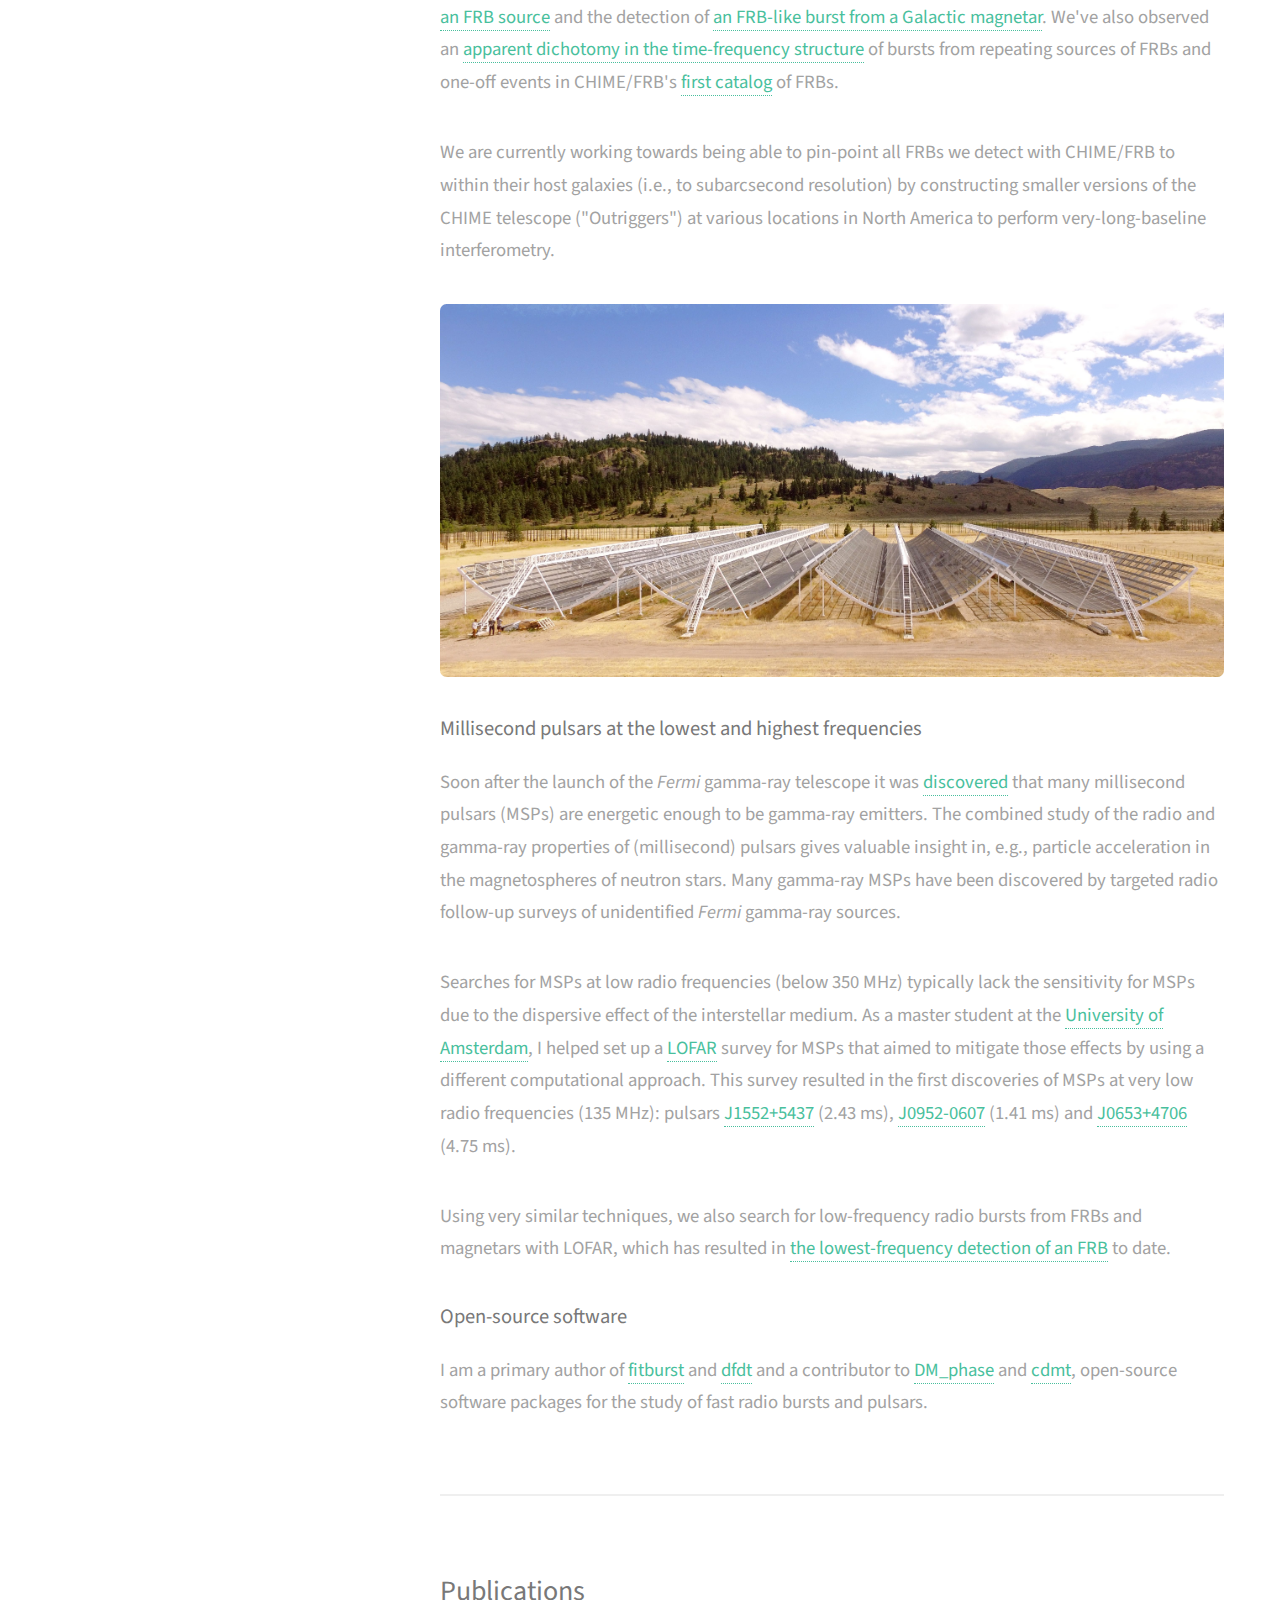
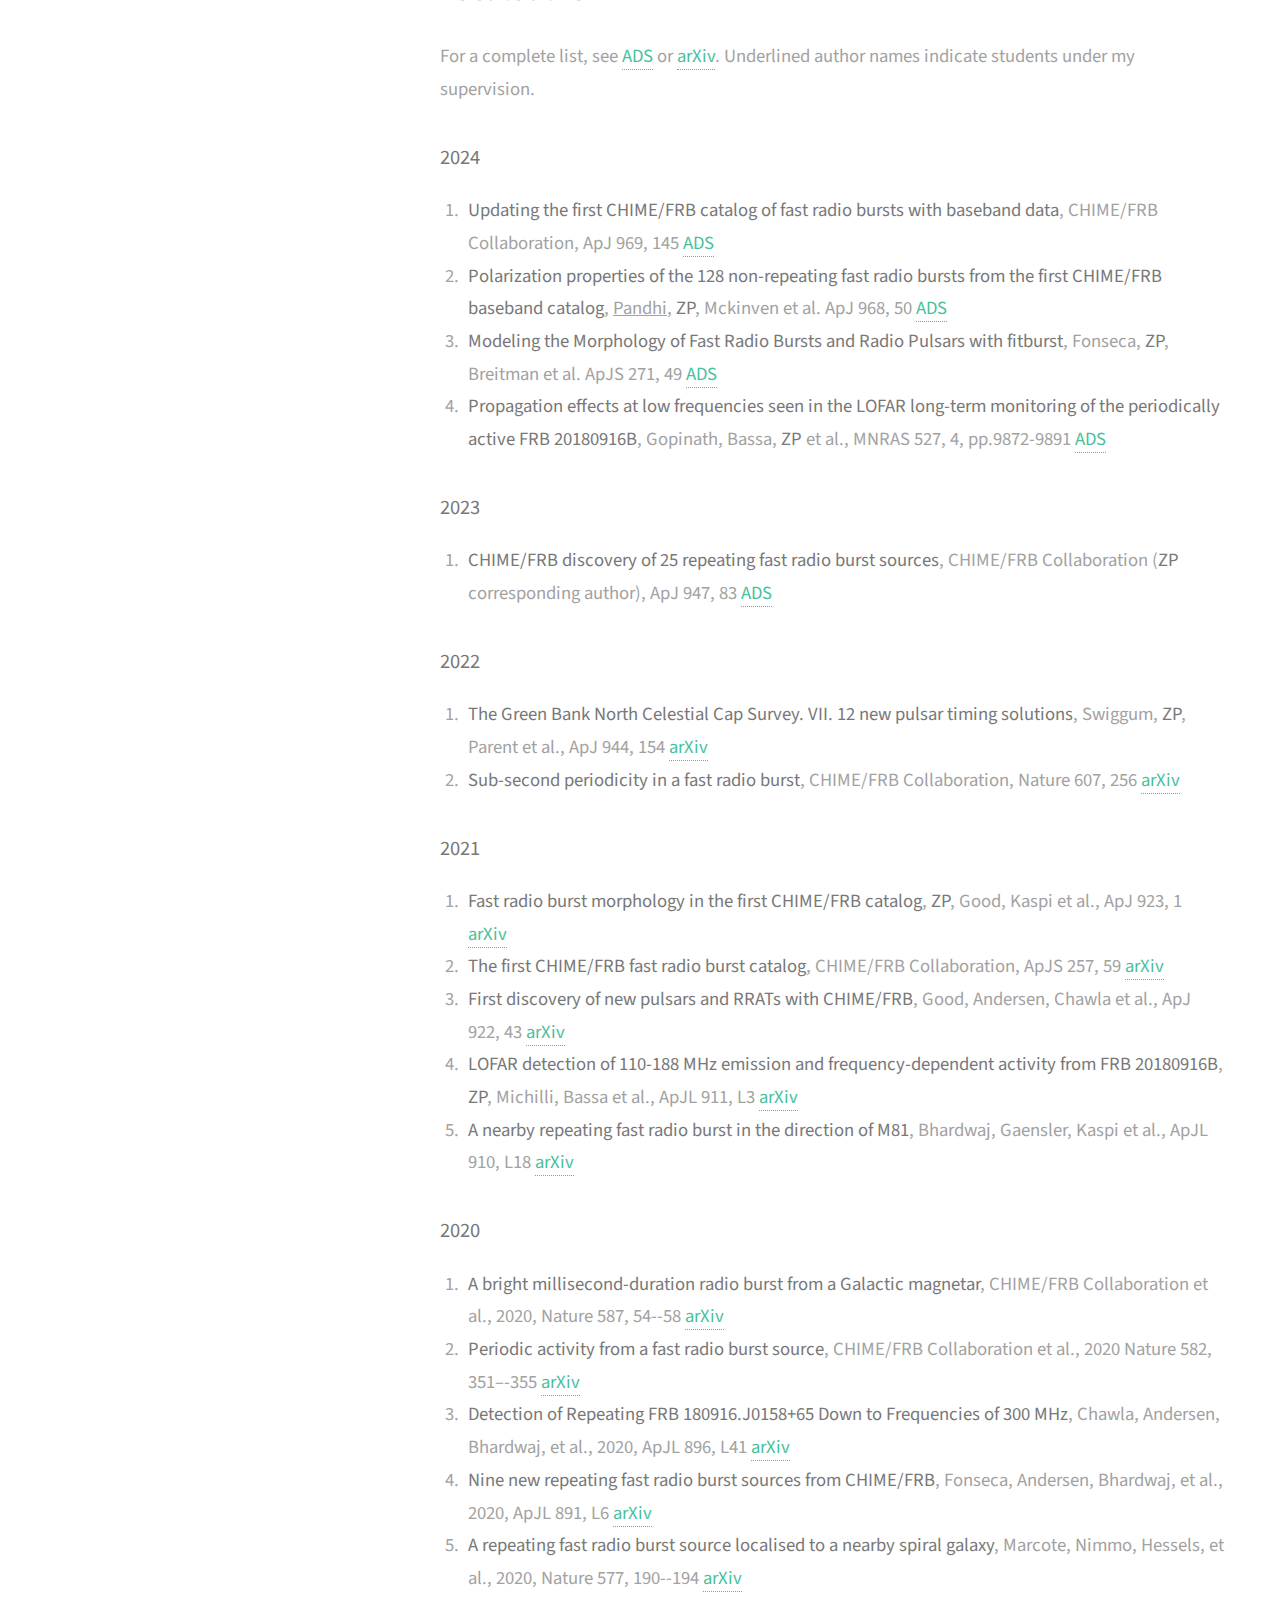
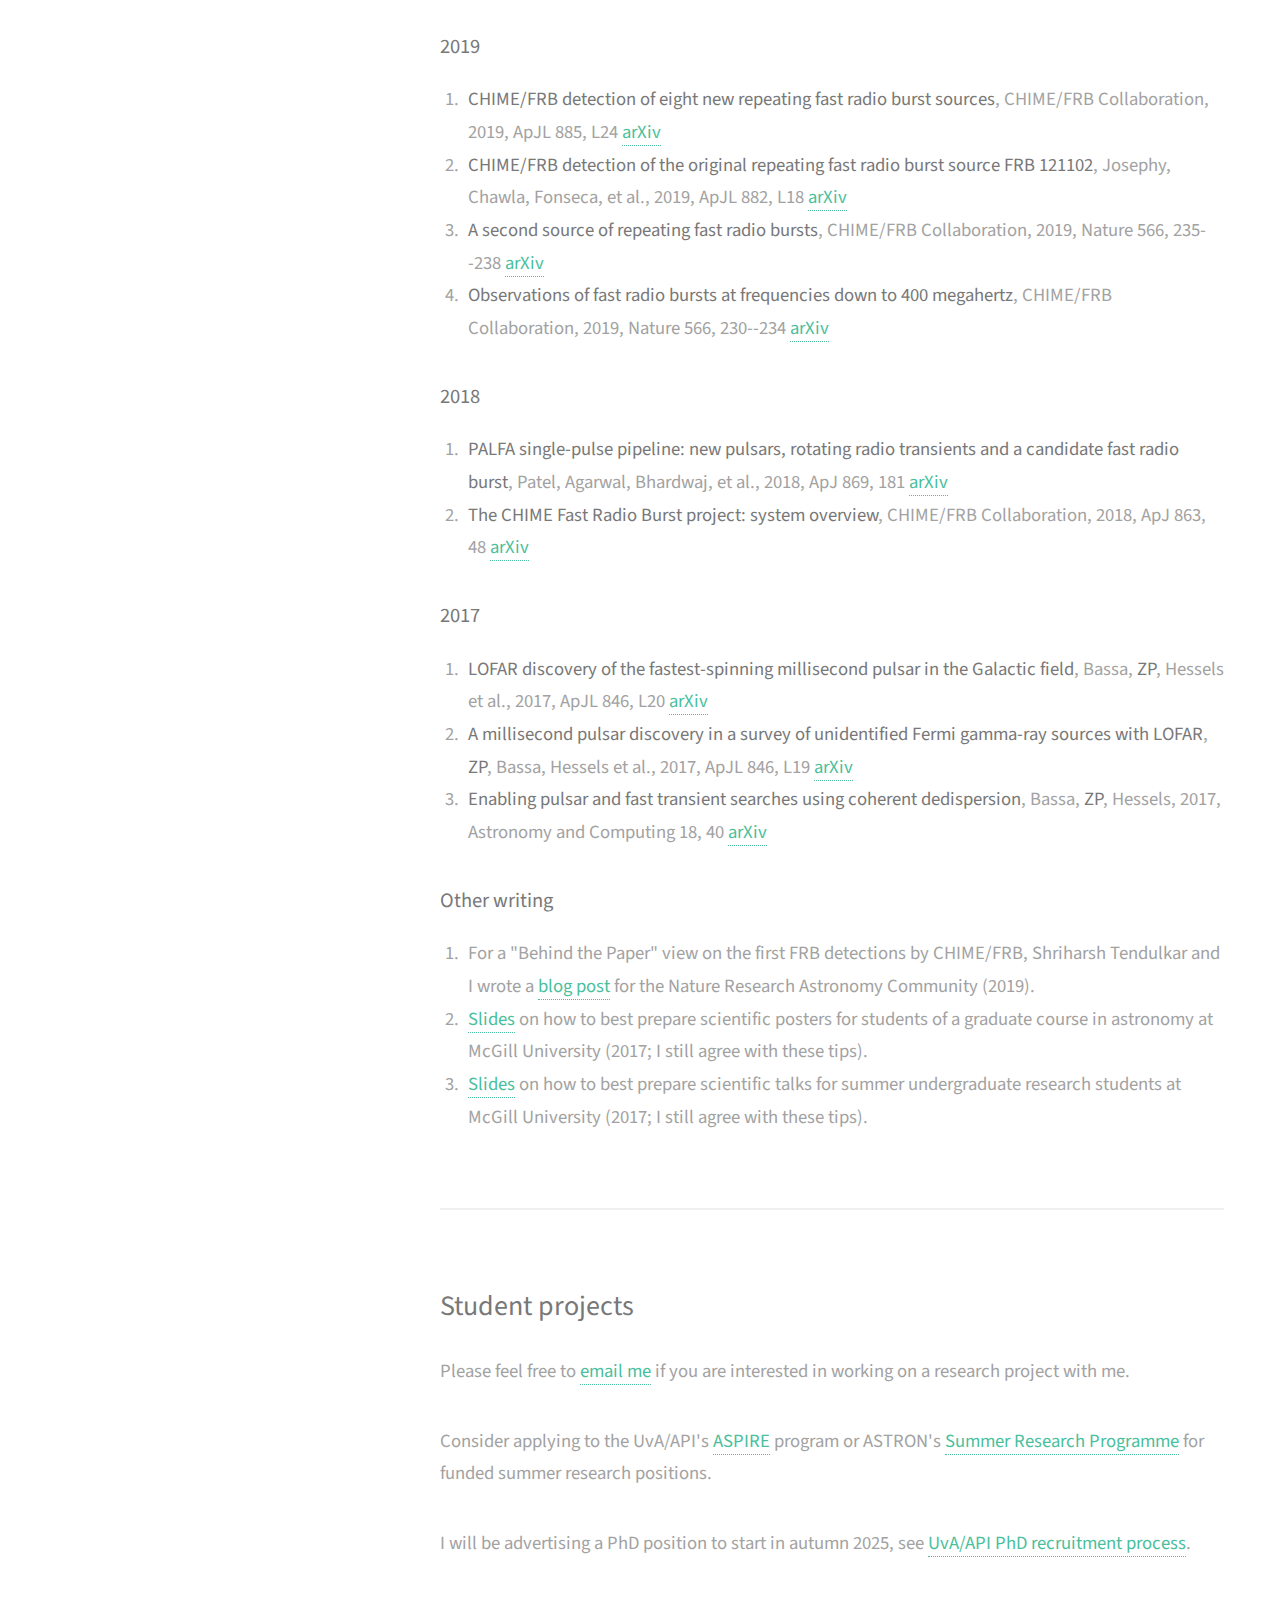
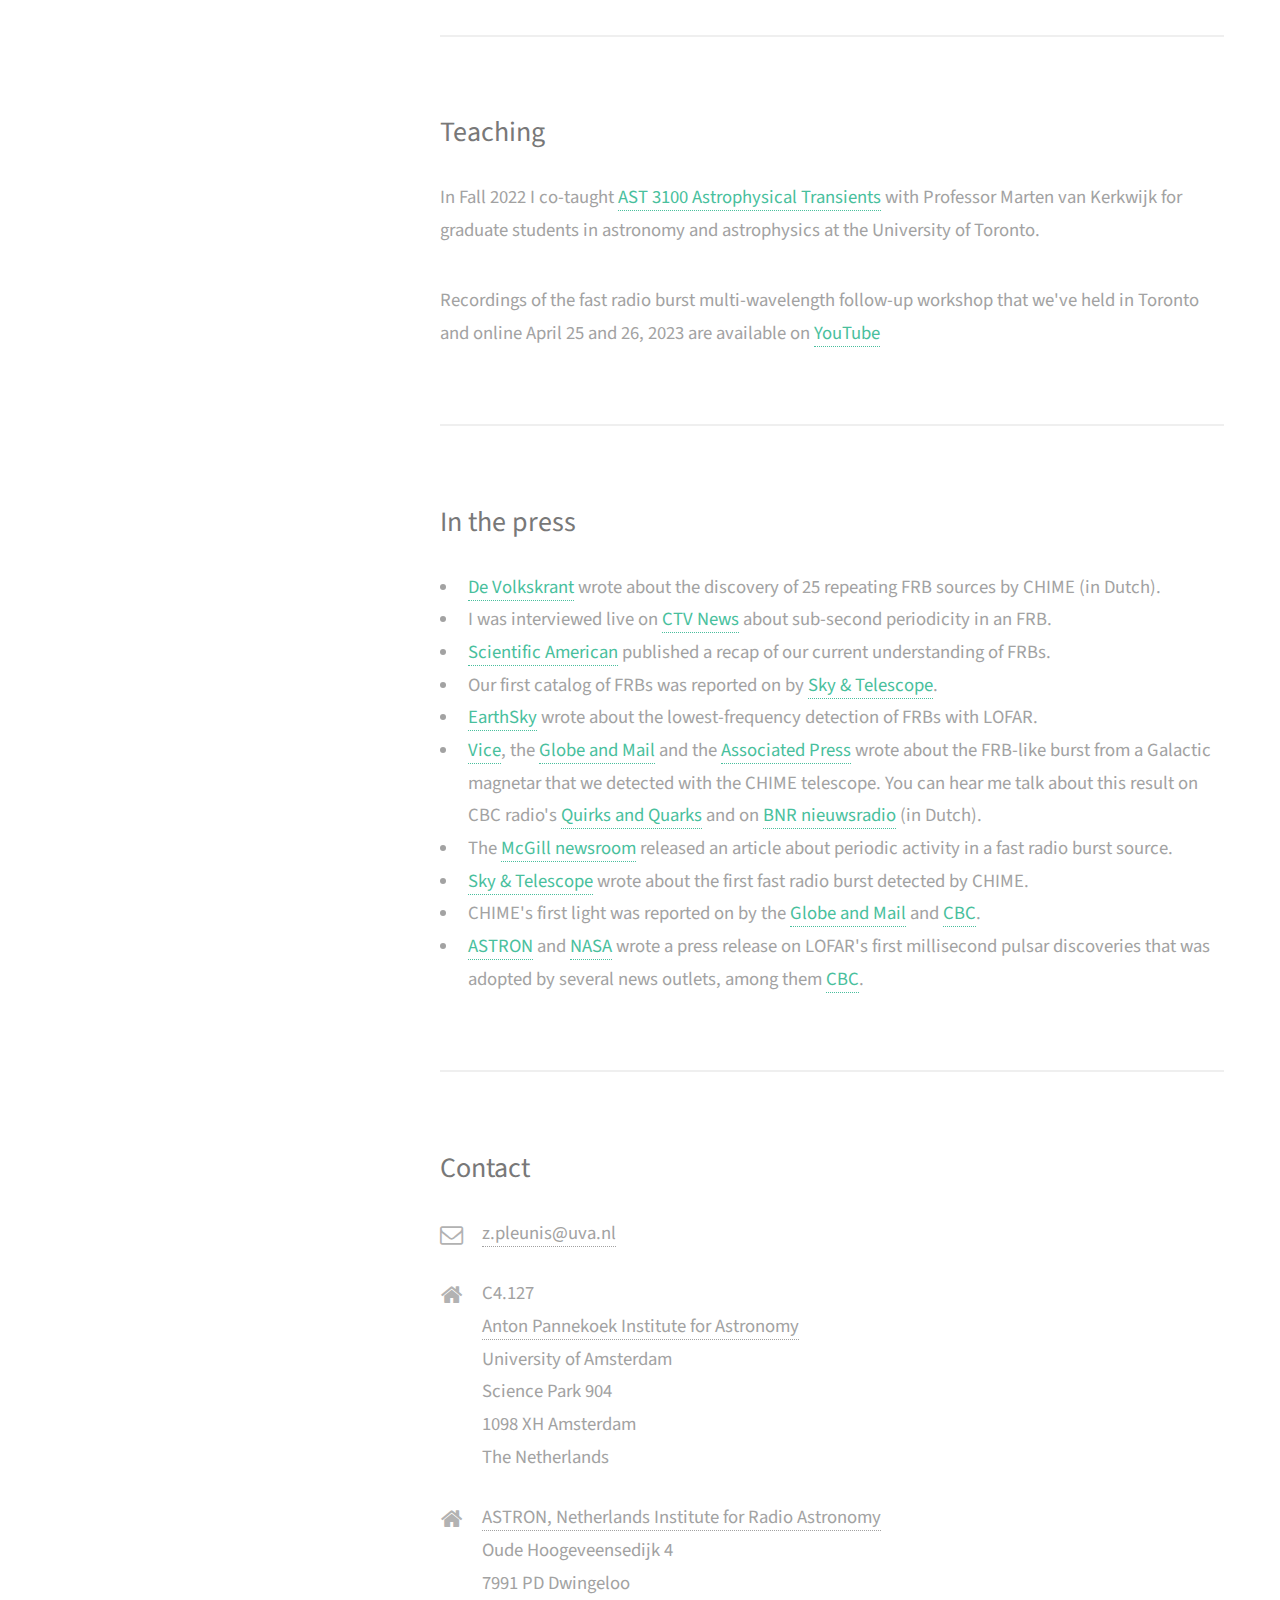
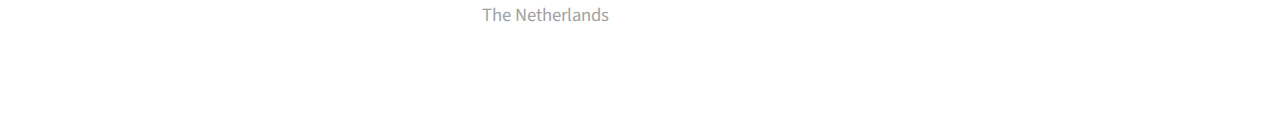
==== commit 3a8a25d8: "small update" ====
--- a/index.html
+++ b/index.html
@@ -38,7 +38,7 @@
 			<div id="main">
 
 			<section id="bio">
-            <p>I am an assistant professor in high-energy astrophysics at the University of Amsterdam's <a href="https://api.uva.nl/" target="_blank">Anton Pannekoek Institute for Astronomy</a> (UvA/API) and a visiting scientist at <a href="https://www.astron.nl/" target="_blank">ASTRON</a>, Netherlands Institute for Radio Astronomy. I co-lead the <a href="https://astroflash-frb.github.io/" target="_blank">AstroFlash</a> research group.</p>
+            <p>I am an assistant professor in high-energy astrophysics and an NWO Veni fellow at the University of Amsterdam's <a href="https://api.uva.nl/" target="_blank">Anton Pannekoek Institute for Astronomy</a> (UvA/API) and a visiting scientist at <a href="https://www.astron.nl/" target="_blank">ASTRON</a>, Netherlands Institute for Radio Astronomy. I co-lead the <a href="https://astroflash-frb.github.io/" target="_blank">AstroFlash</a> research group.</p>
                         <h2>Research</h2>
 			<p>The goal of my research is to unravel the origins of fast radio bursts (FRBs): luminous impulses of radio waves lasting only a fraction of a second that have mysterious origins outside of our Milky Way. I want to figure out why some FRBs repeat while others apparently do not and develop their use as astrophysical tools to better understand the Universe at large, which is possible as each FRB signal holds a record of the magnetized gas it has travelled through. I like finding new FRBs and pulsars with new telescopes or observing modes and I enjoy developing algorithms to enable this.</p>
 			<p>I am mainly a radio astronomer, but I have a broad experience across wavelengths, having led and collaborated in studies on pulsars and FRBs using data collected with various radio, optical and gamma-ray telescopes. I am a key member of the CHIME/FRB Collaboration that has revolutionized the study of FRBs in recent years. I also led the team that has discovered the lowest-frequency millisecond pulsars and FRBs with the LOFAR telescope.</p>
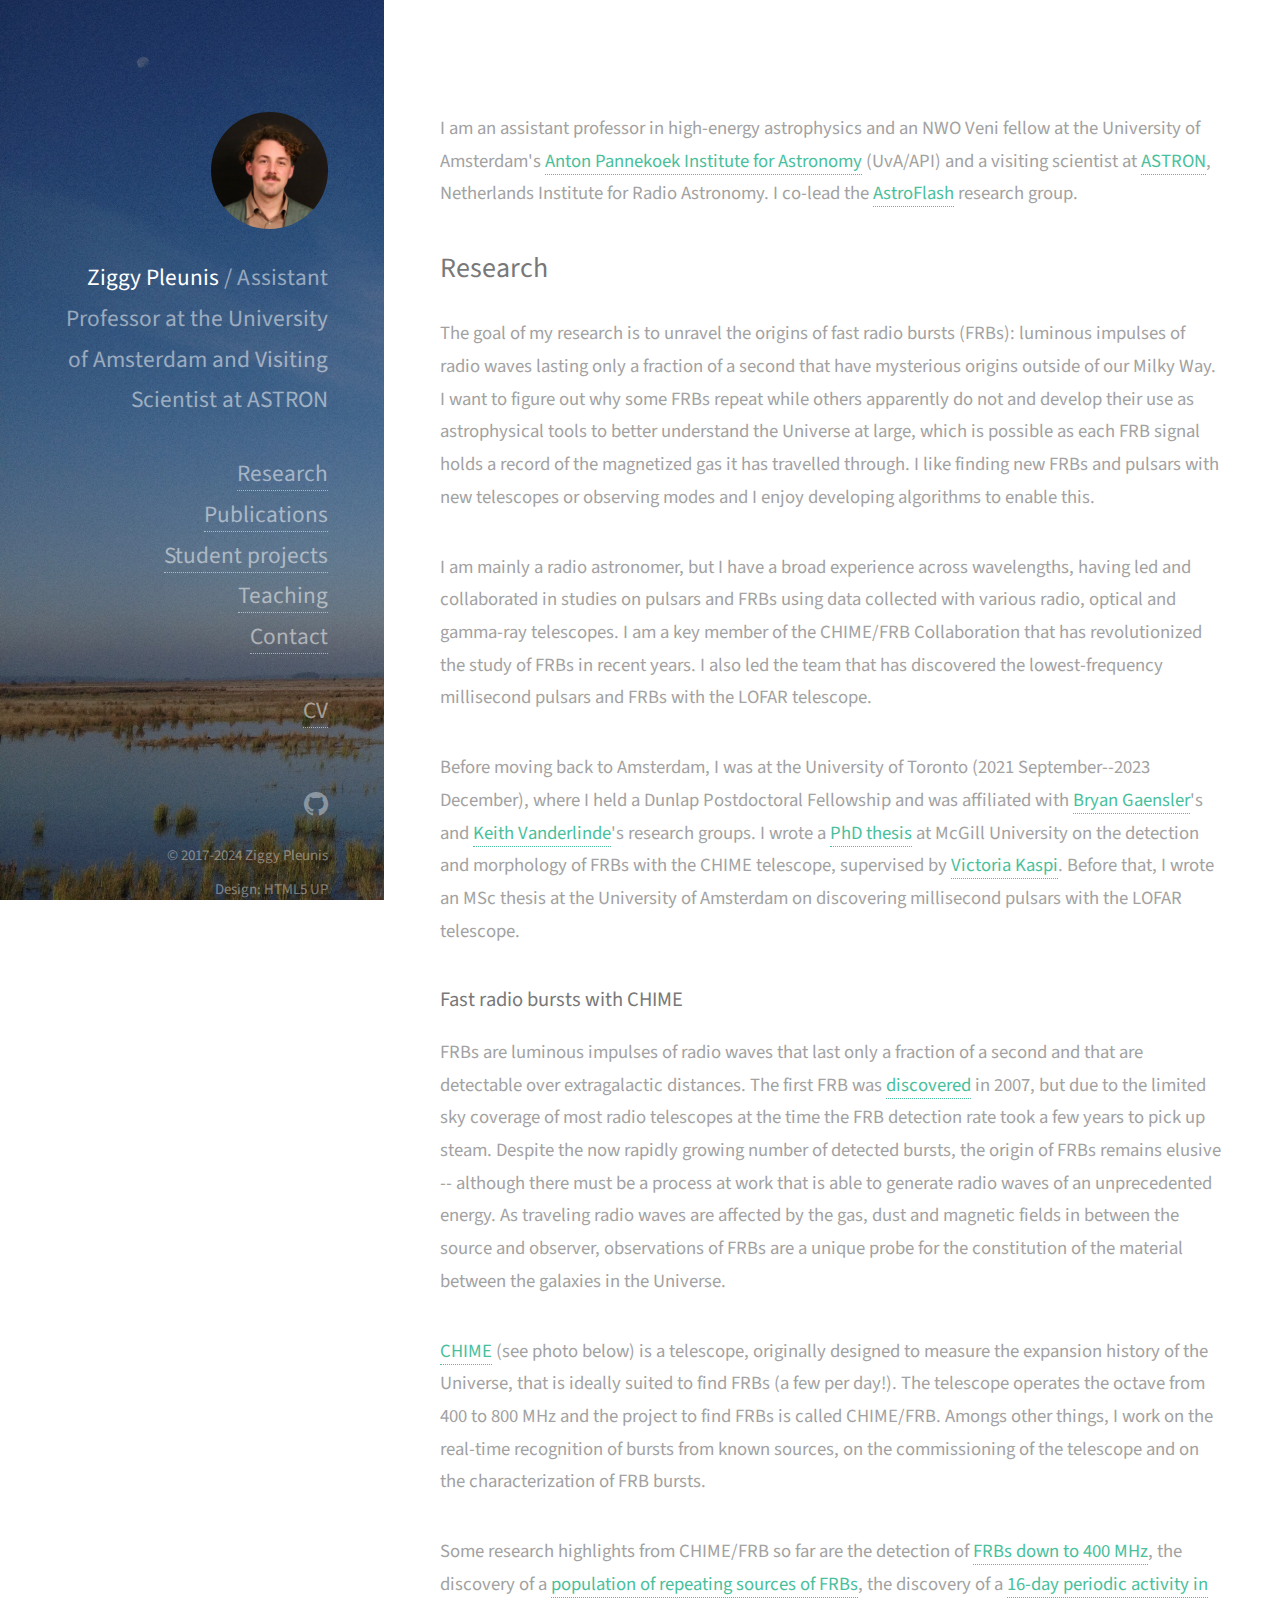
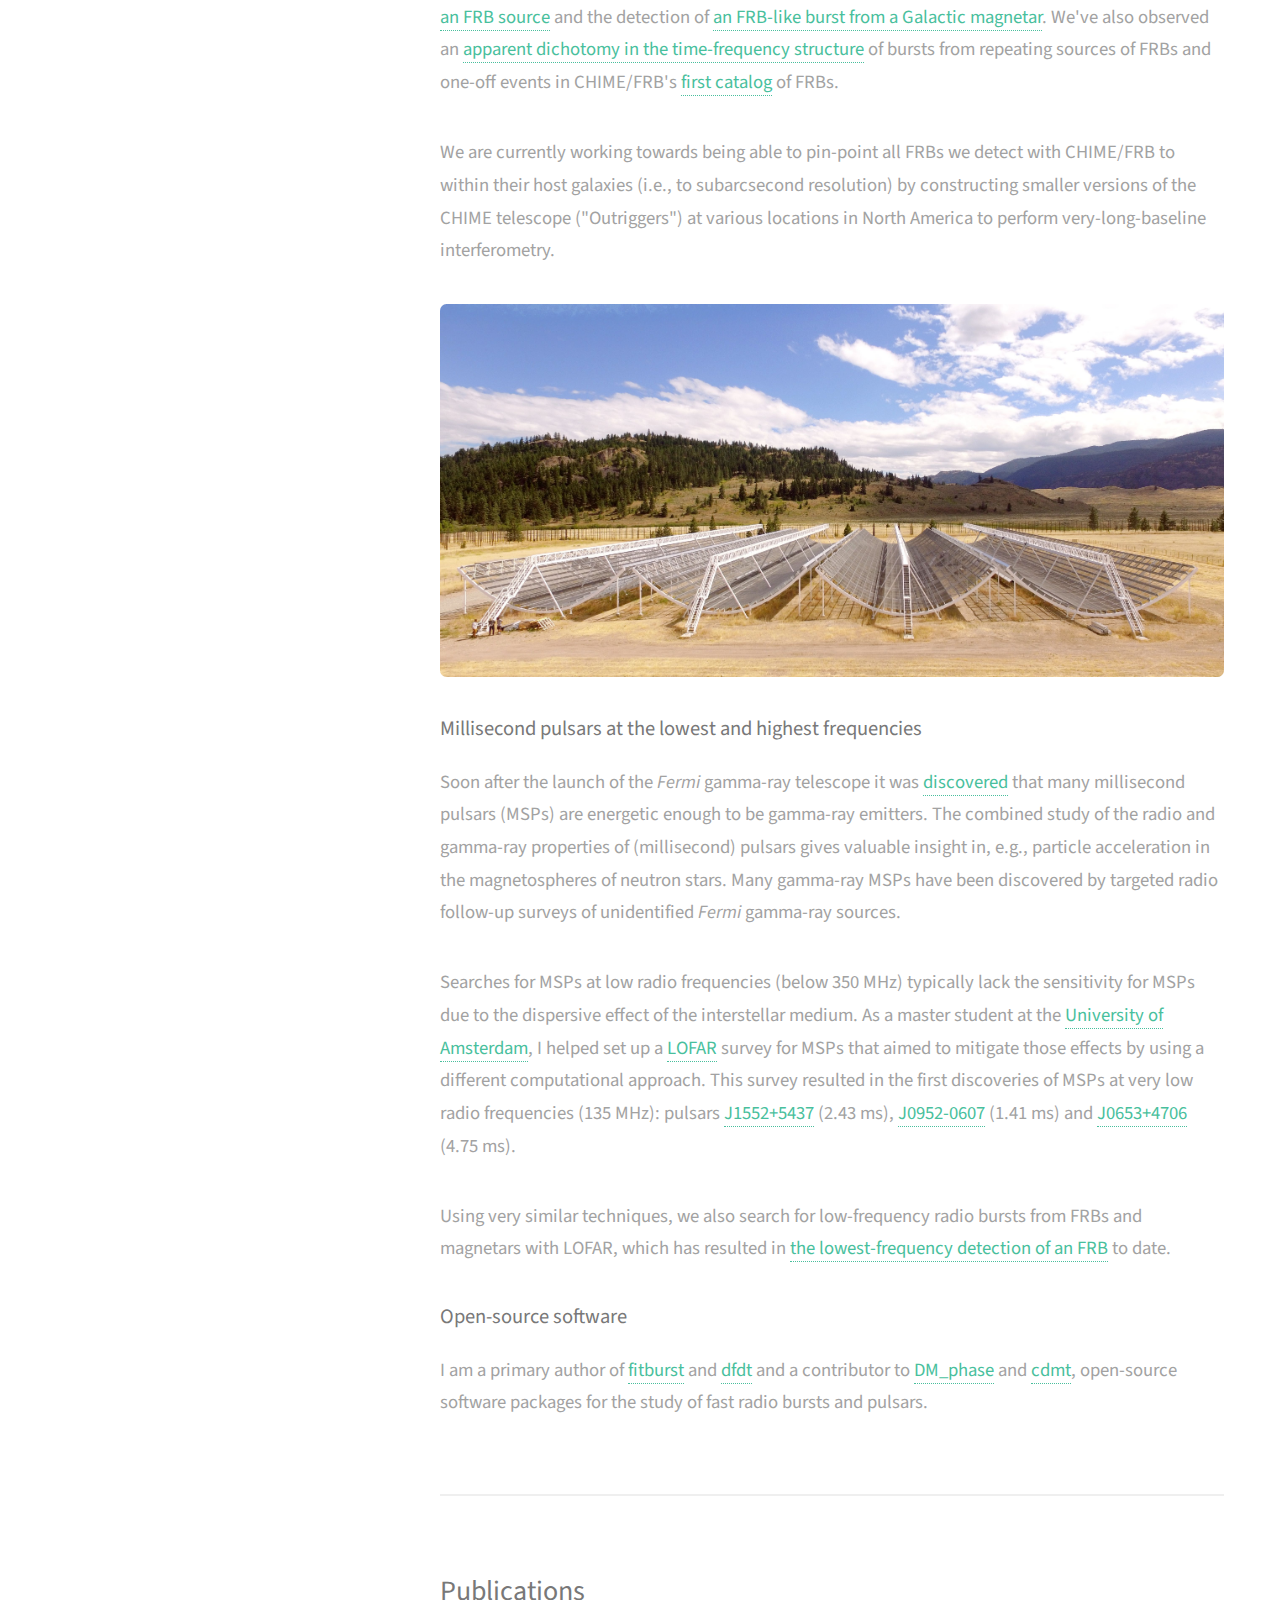
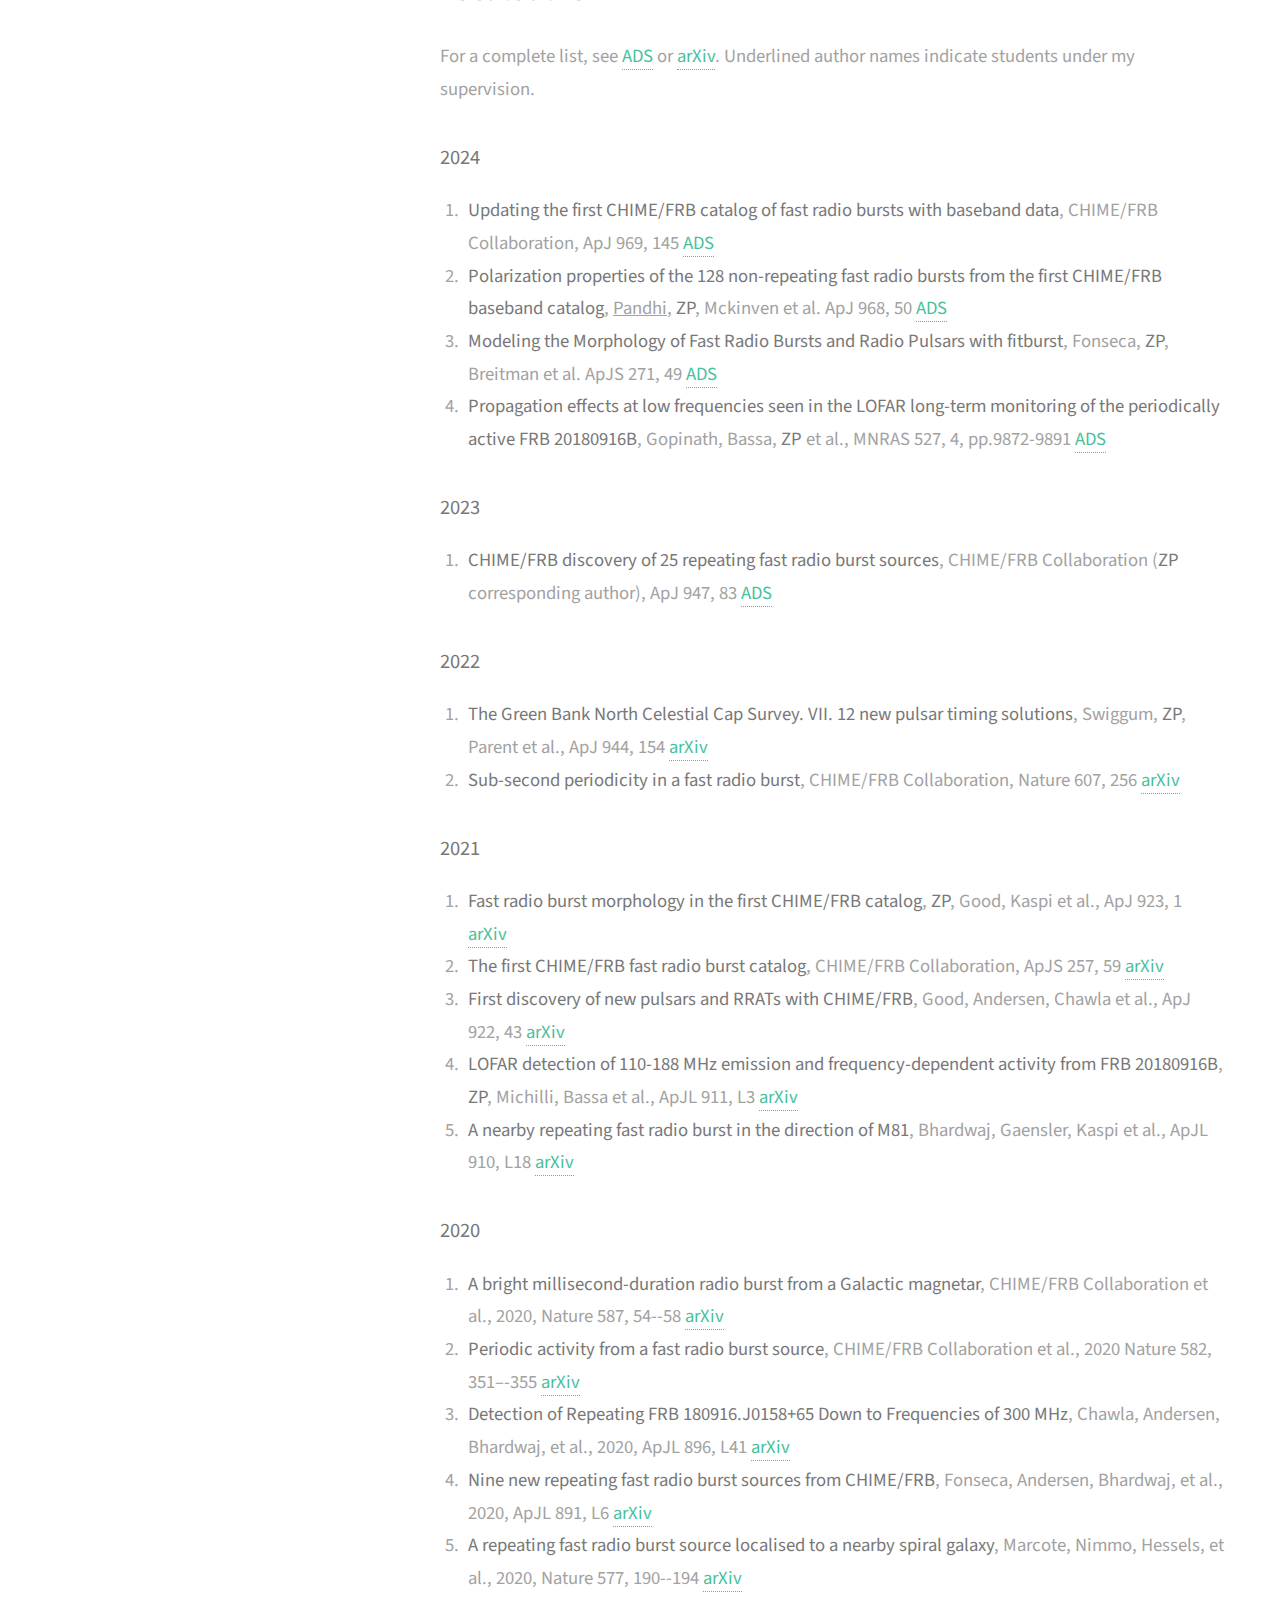
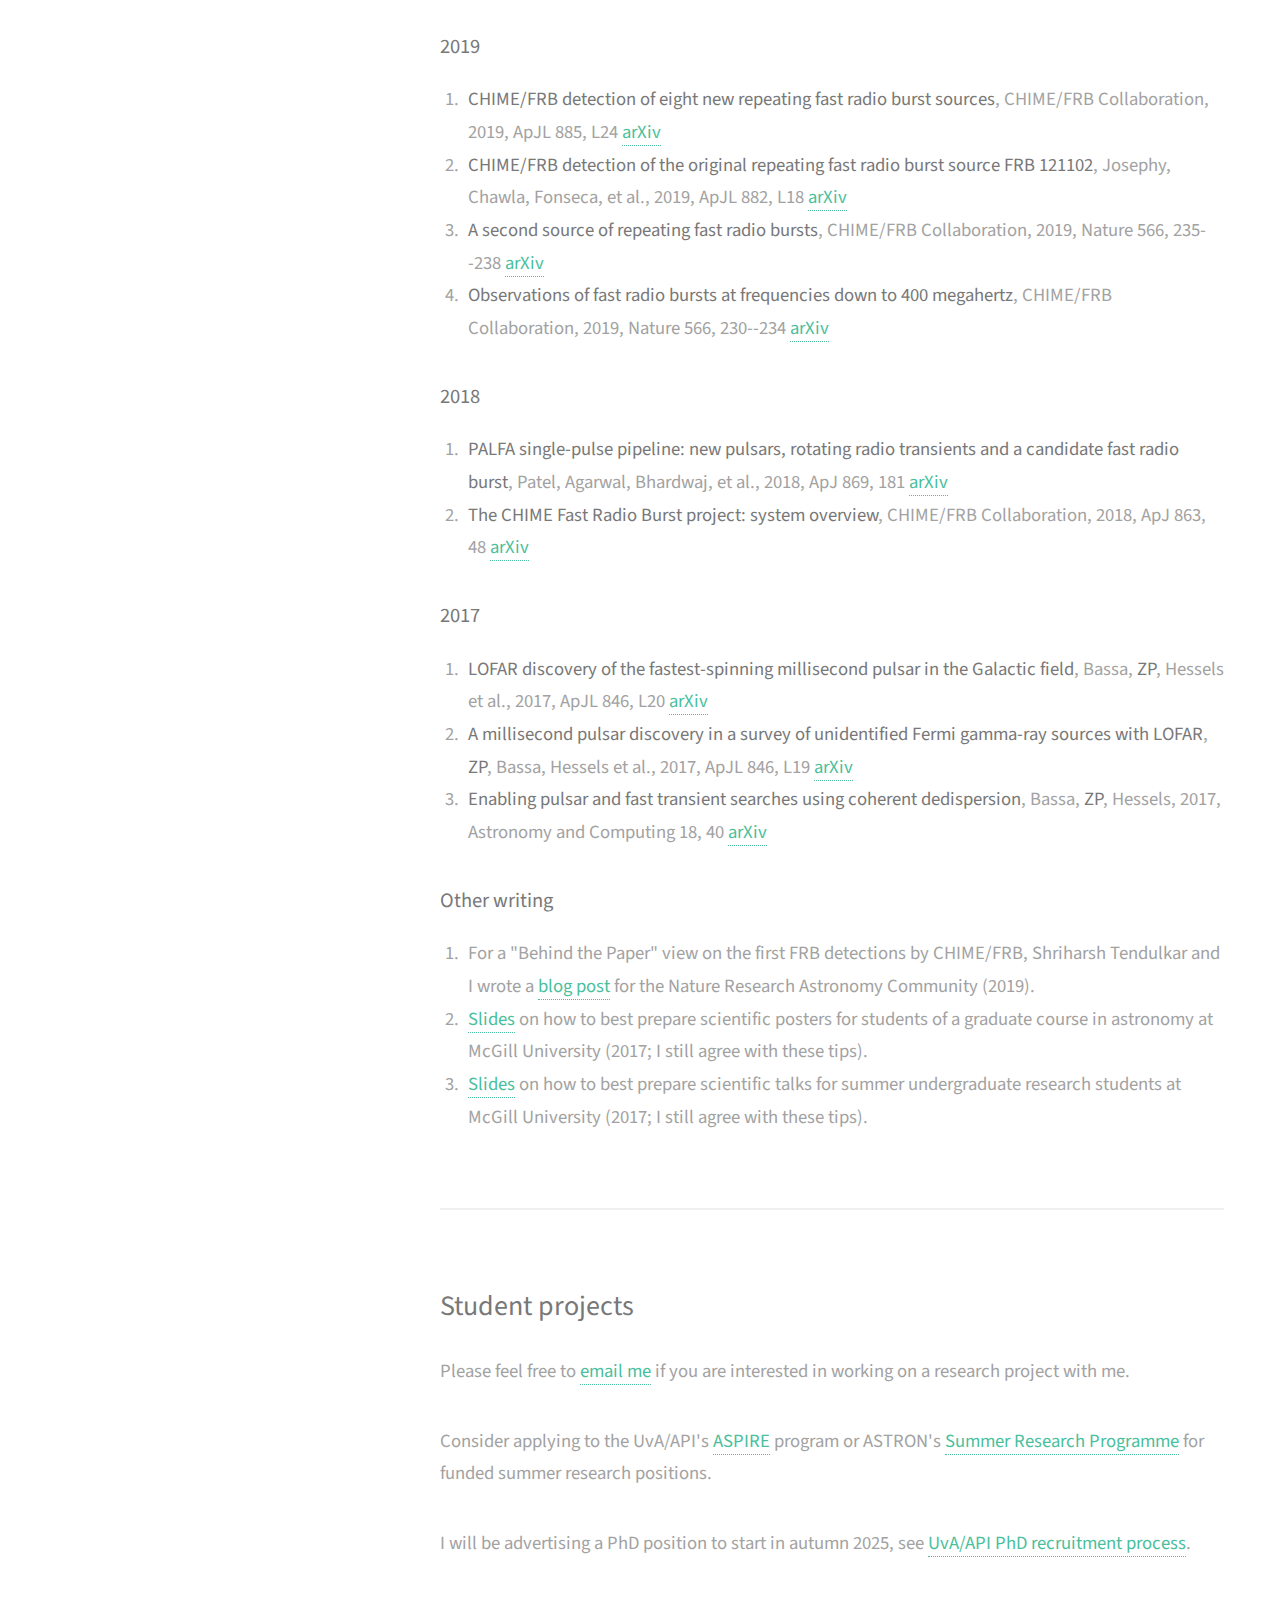
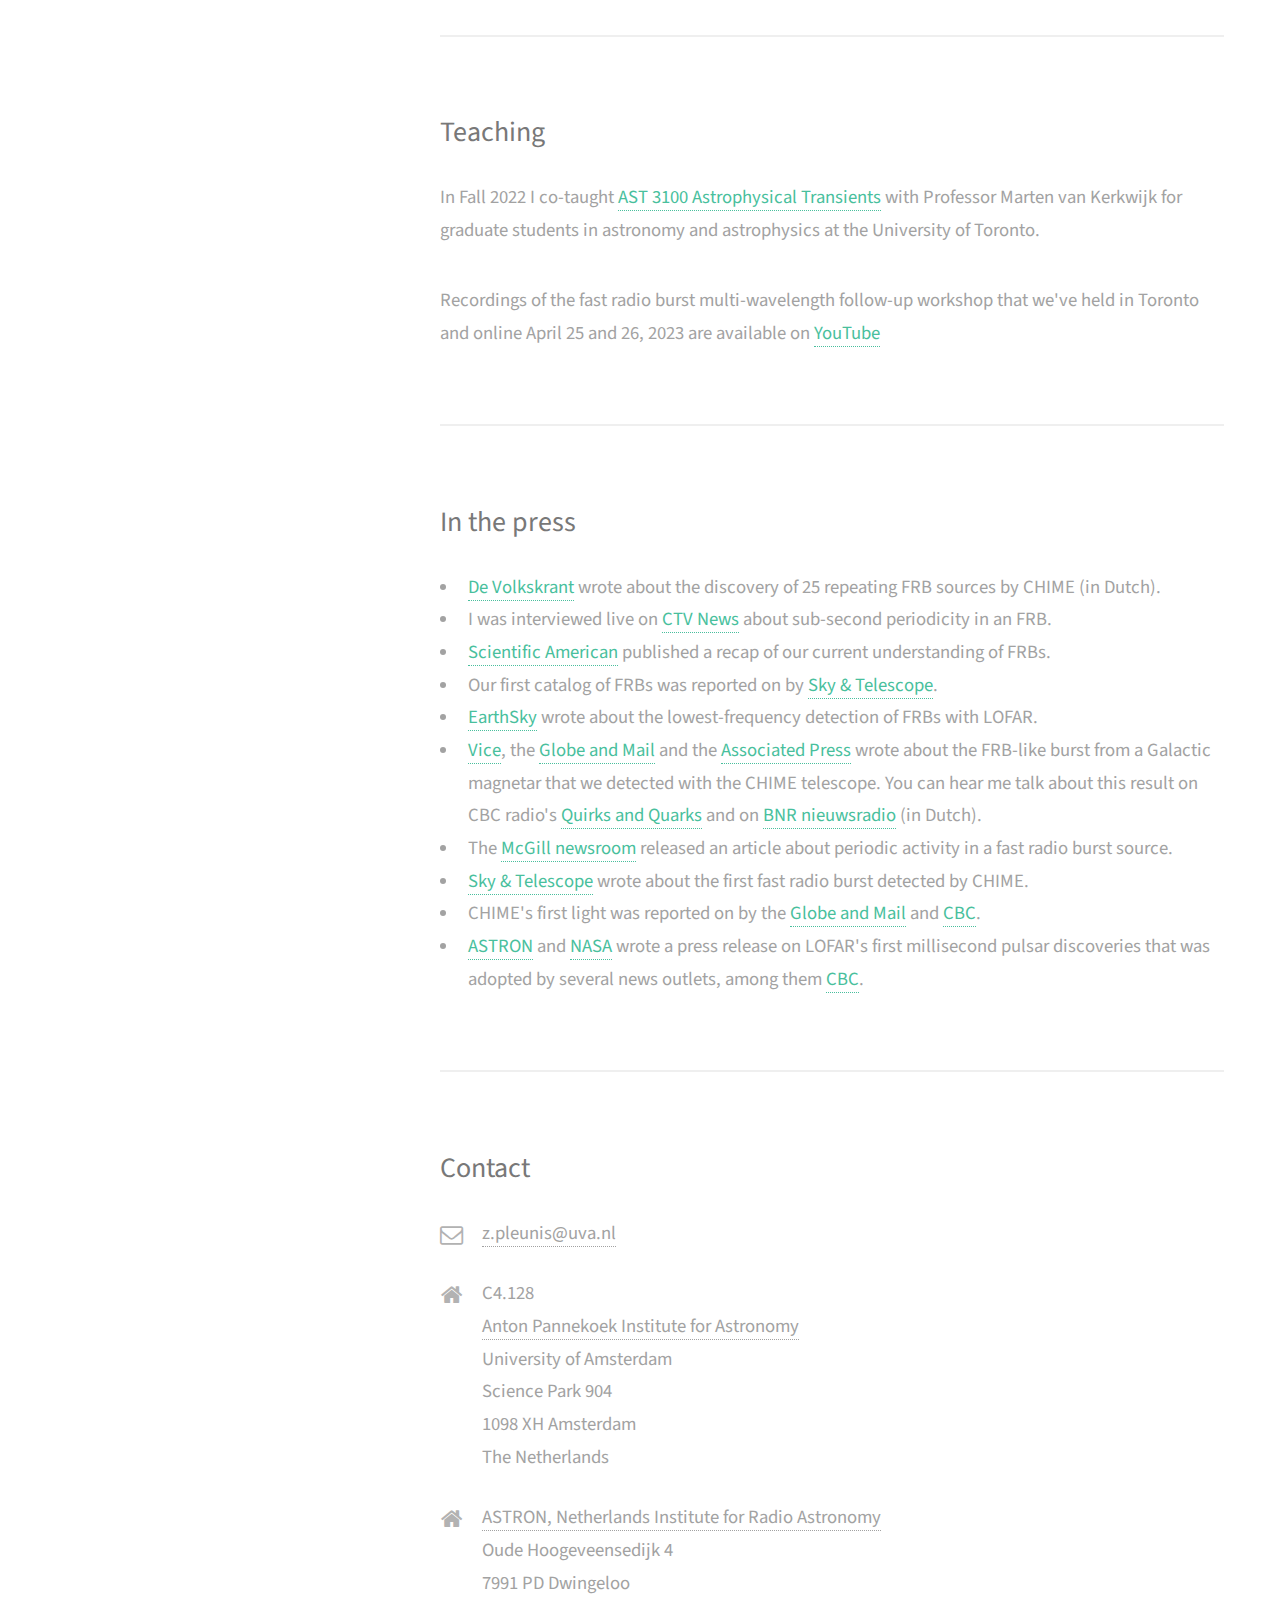
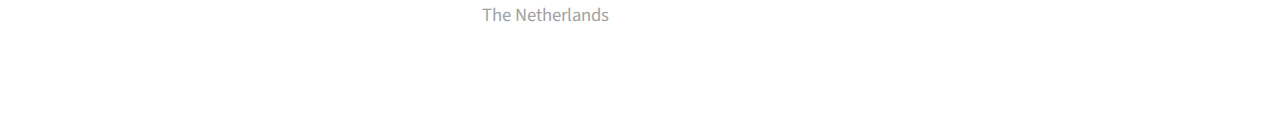
==== commit 146e43a8: "changed office" ====
--- a/index.html
+++ b/index.html
@@ -158,7 +158,7 @@
                             </li>
                             <li>
                                 <h3 class="icon fa-home"><span class="label">Office address</span></h3>
-                                C4.127<br>
+                                C4.128<br>
                                 <a href="https://api.uva.nl" target="_blank">Anton Pannekoek Institute for Astronomy</a><br>
                                 University of Amsterdam<br>
                                 Science Park 904<br>
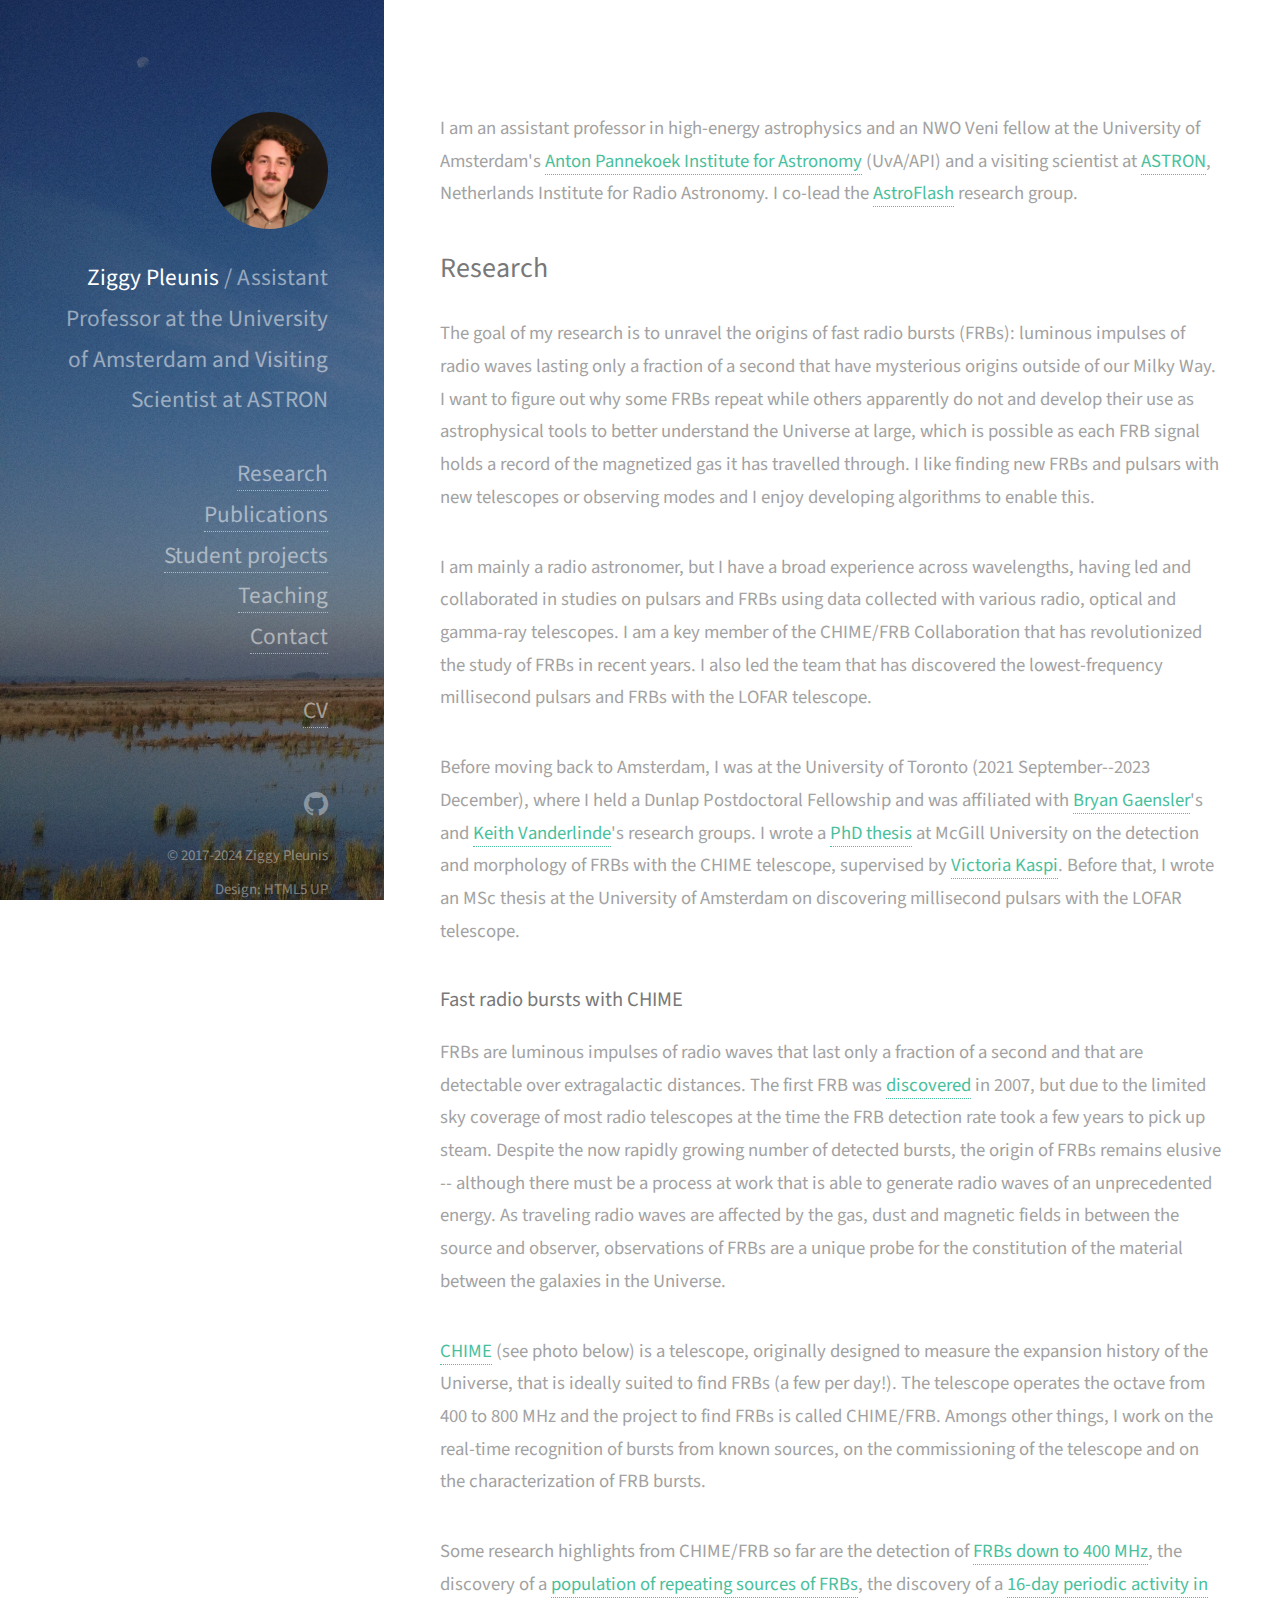
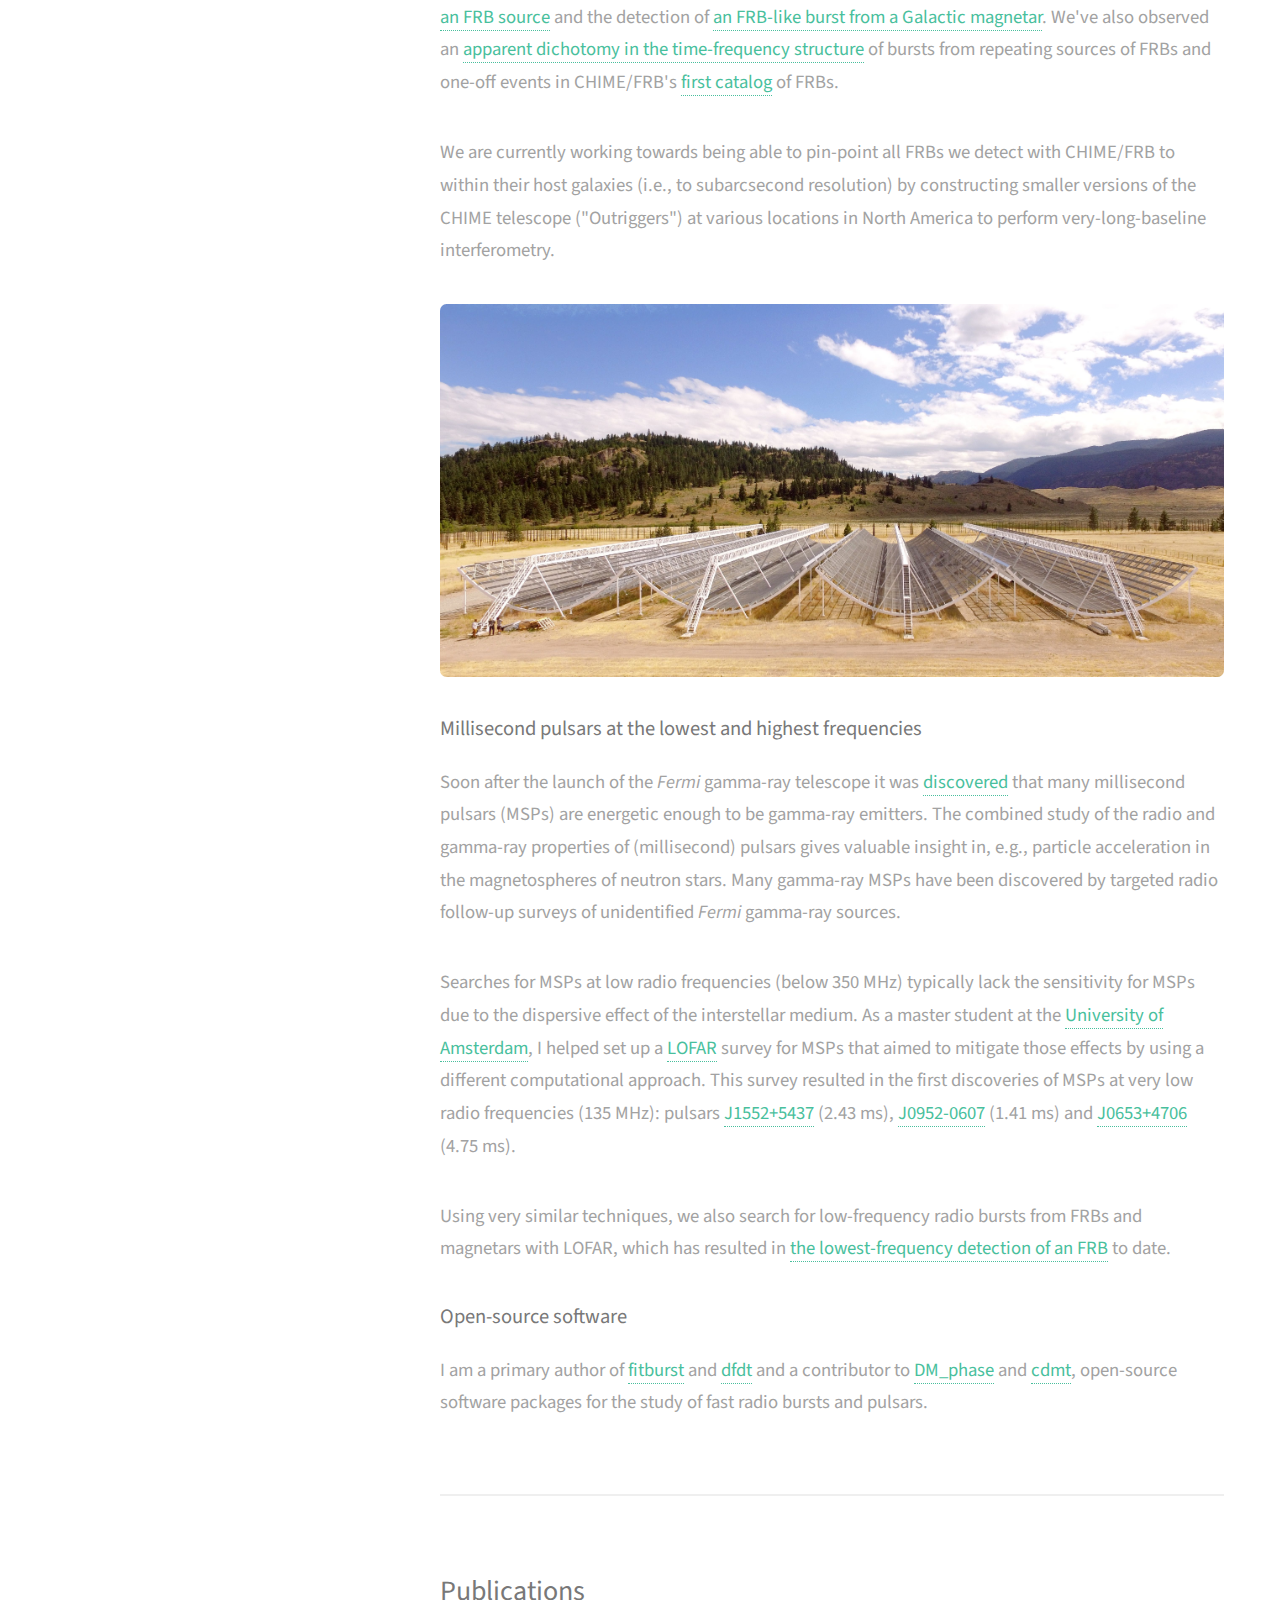
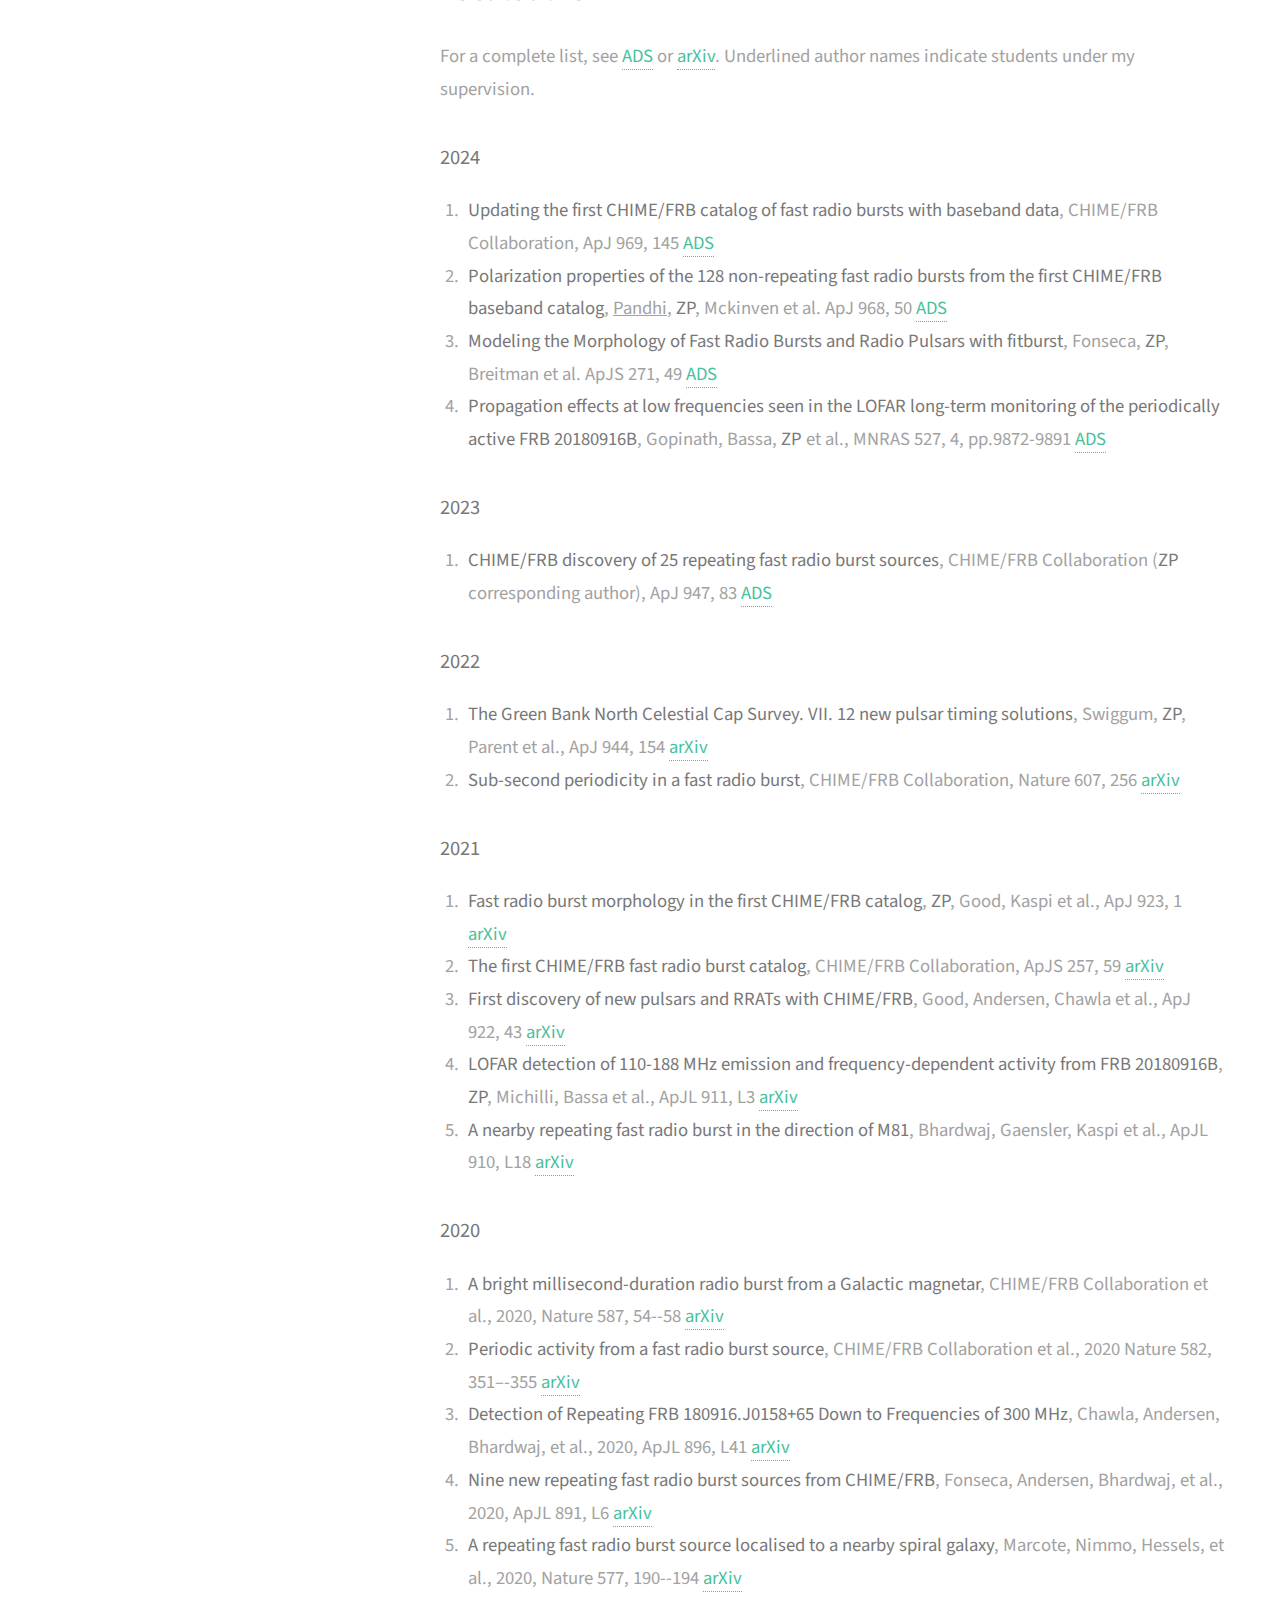
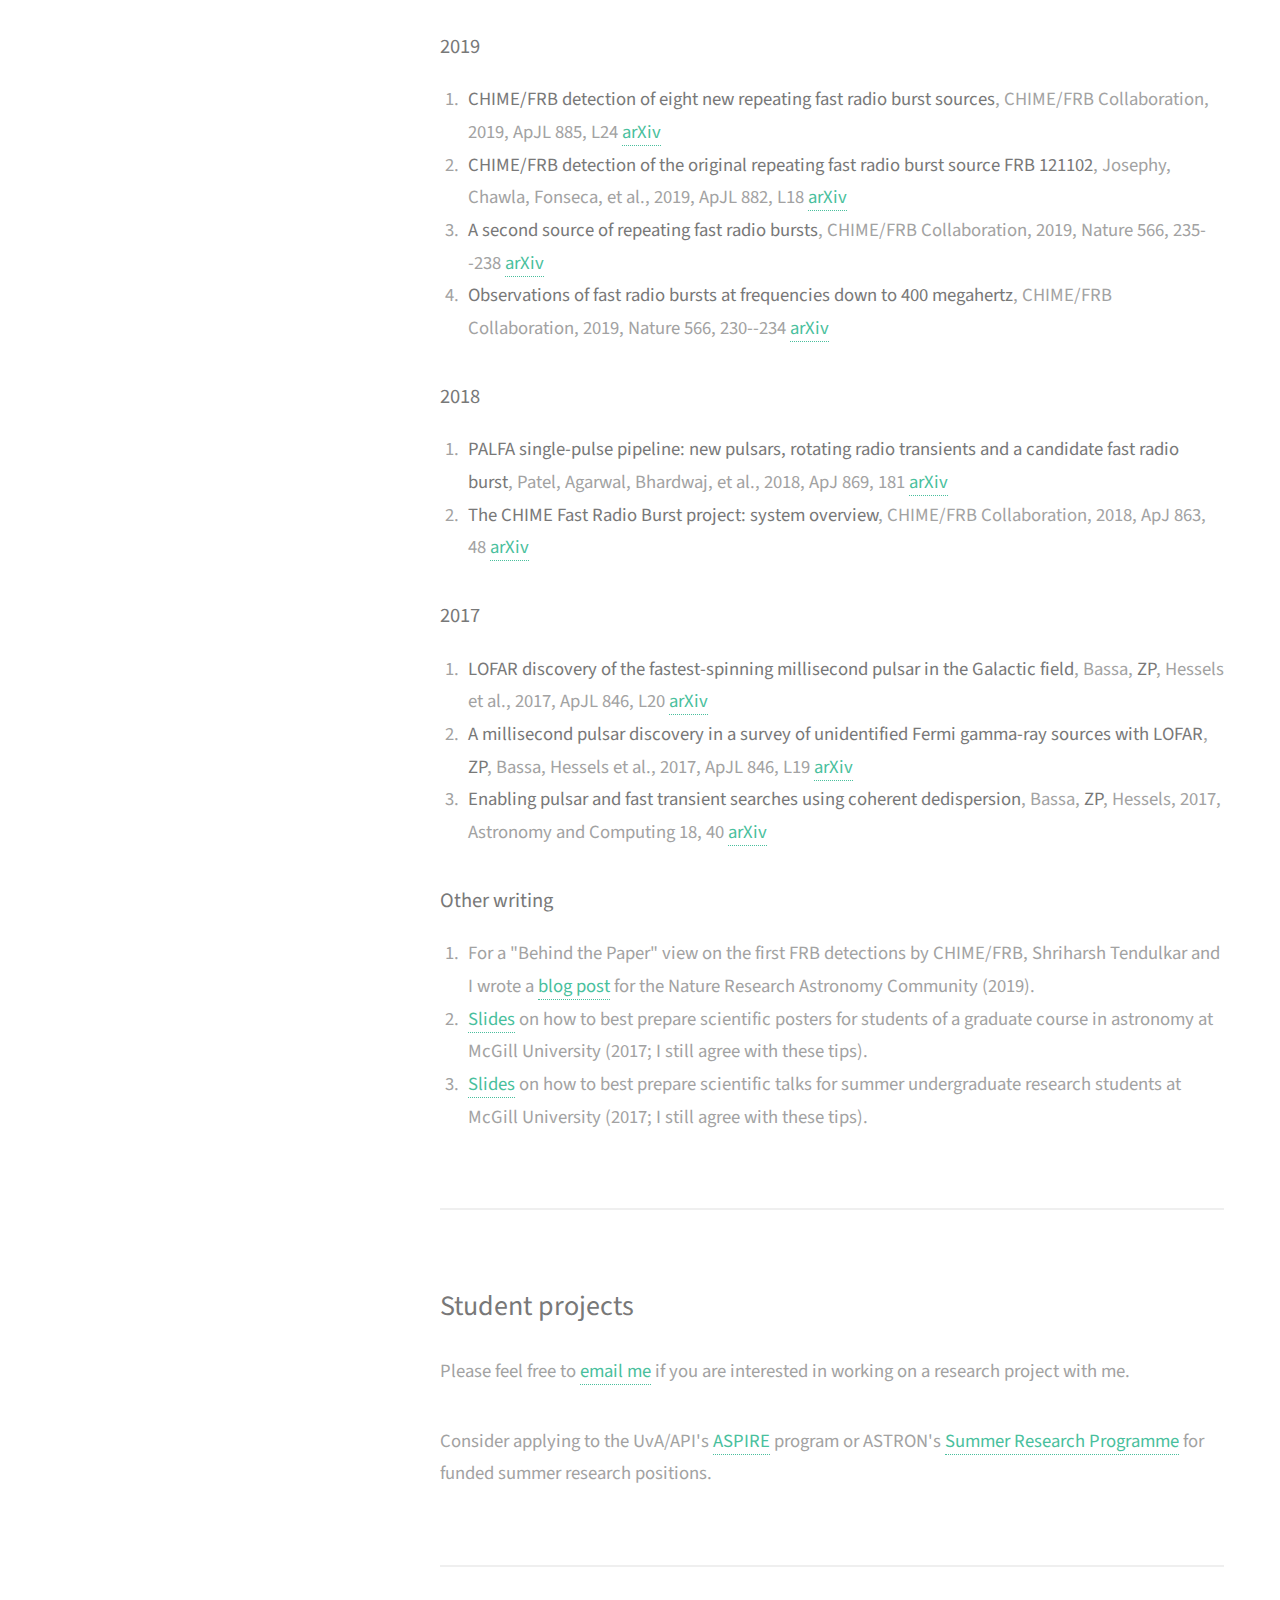
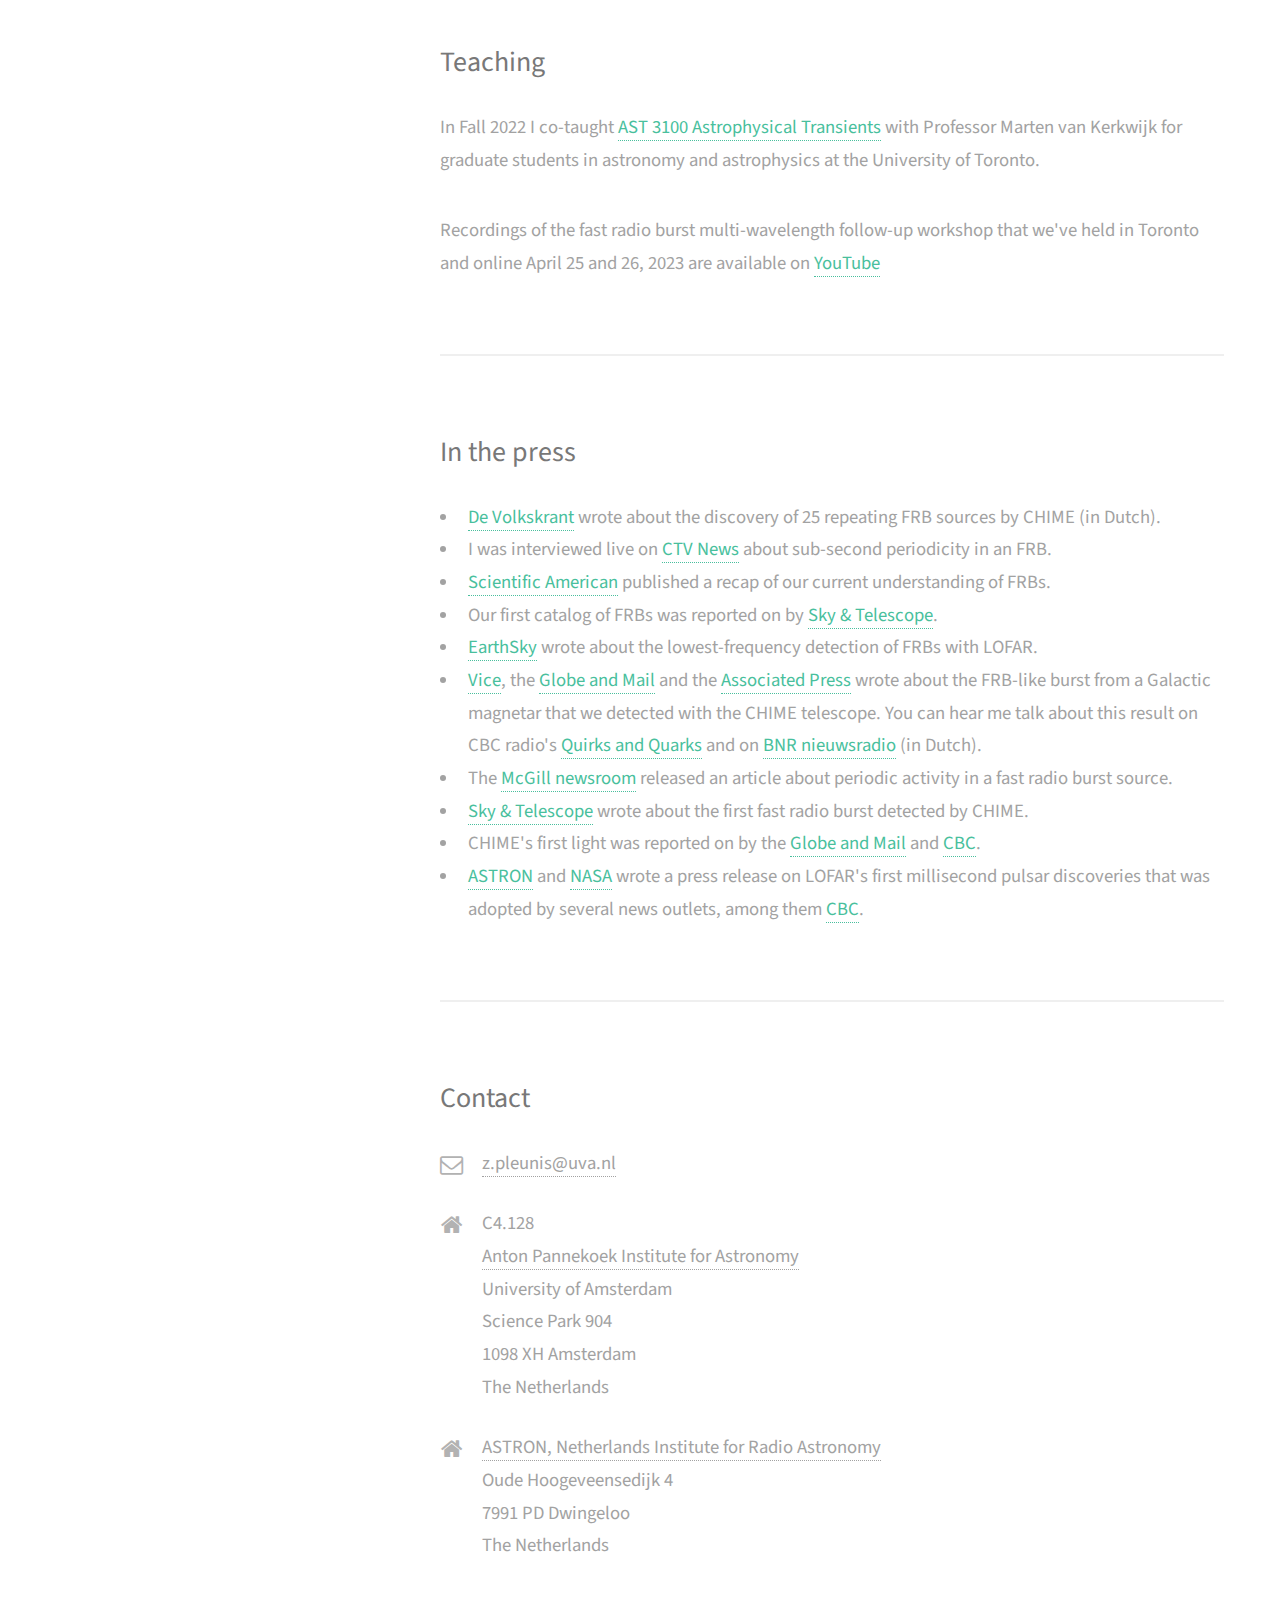
==== commit 082d434b: "removed PhD ad" ====
--- a/index.html
+++ b/index.html
@@ -124,7 +124,7 @@
 						<h2>Student projects</h2>
 						<p>Please feel free to <a href="mailto:z.pleunis@uva.nl" target="_blank">email me</a> if you are interested in working on a research project with me.</p>
                         <p>Consider applying to the UvA/API's <a href="https://aspire.science.uva.nl/index.html" target="_blank">ASPIRE</a> program or ASTRON's <a href="https://www.astron.nl/education/summer-research-programme/" target="_blank">Summer Research Programme</a> for funded summer research positions.</p>
-                        <p>I will be advertising a PhD position to start in autumn 2025, see <a href="https://api.uva.nl/vacancies/phd-recruitment-process/phd-recruitment-process.html" target="_blank">UvA/API PhD recruitment process</a>.</p>
+                        <!---<p>I will be advertising a PhD position to start in autumn 2025, see <a href="https://api.uva.nl/vacancies/phd-recruitment-process/phd-recruitment-process.html" target="_blank">UvA/API PhD recruitment process</a>.</p>--->
 					</section>
 
 					<section id="teaching">
